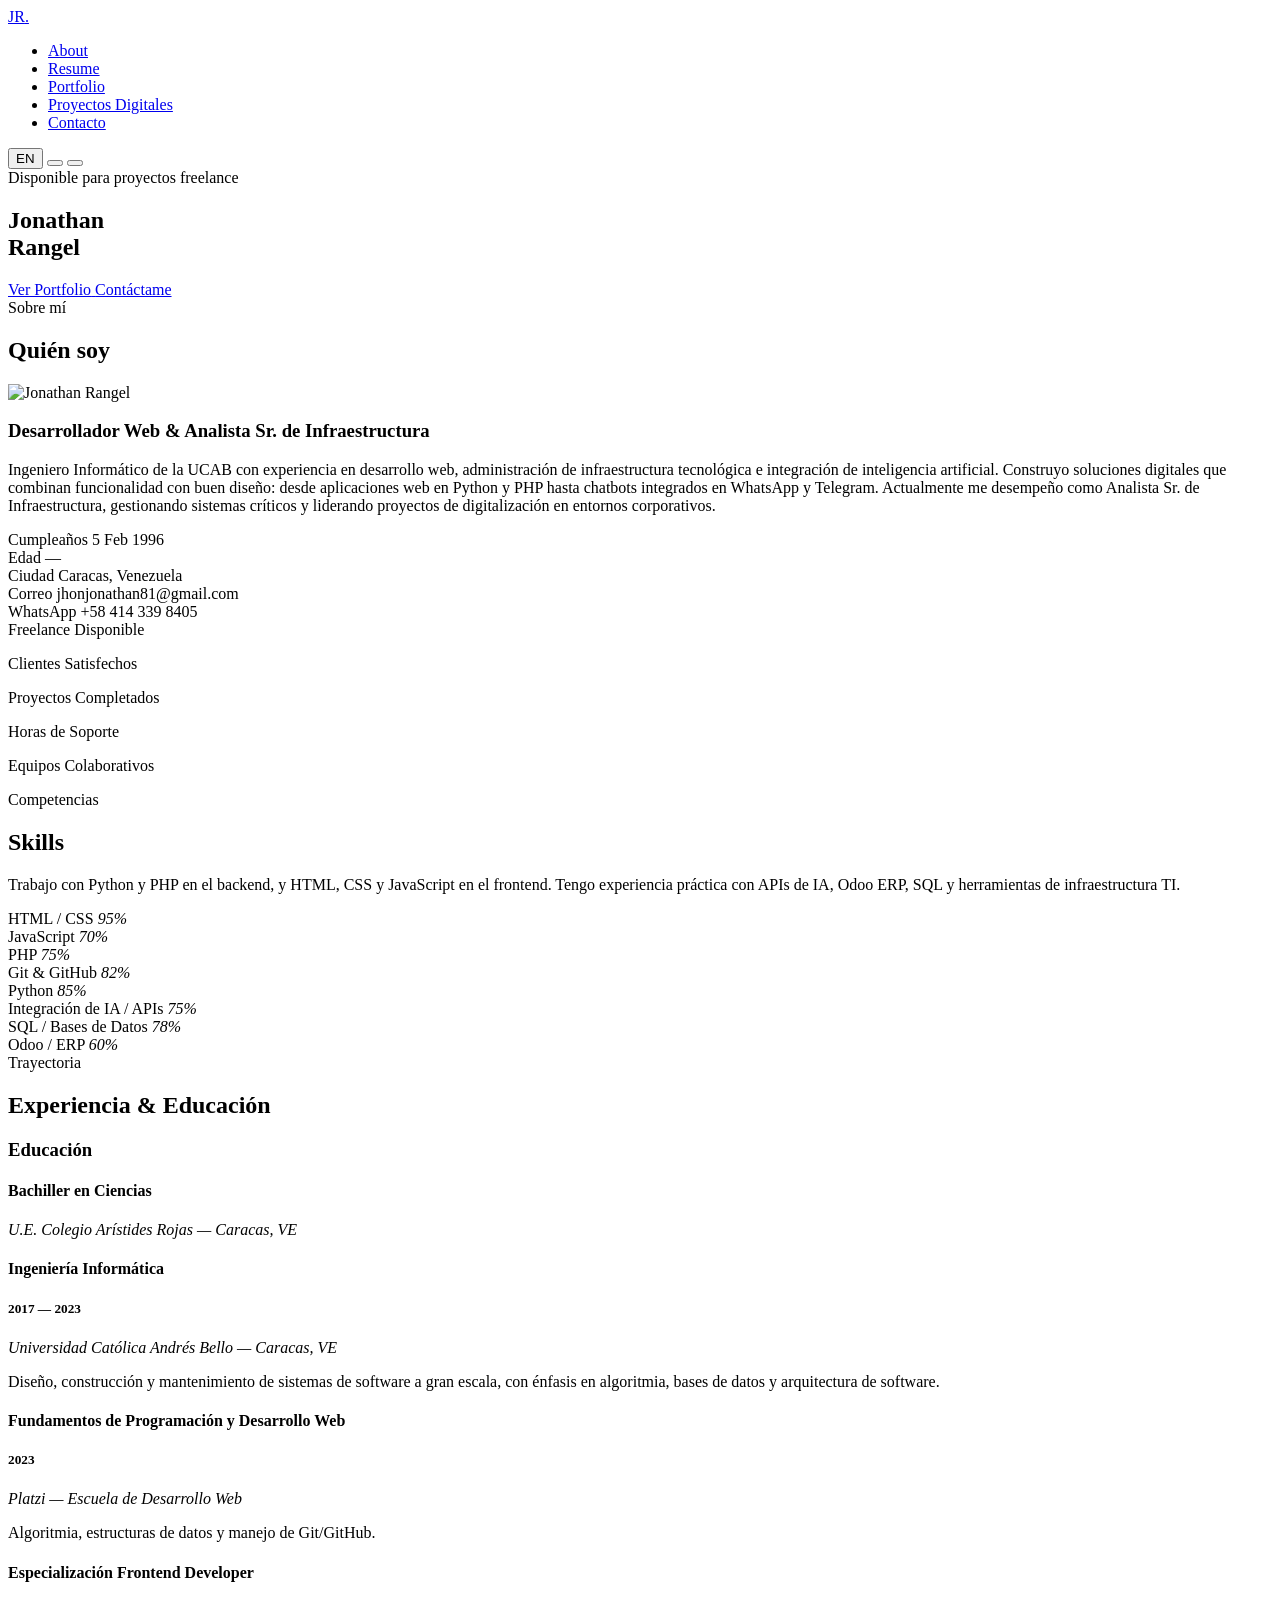
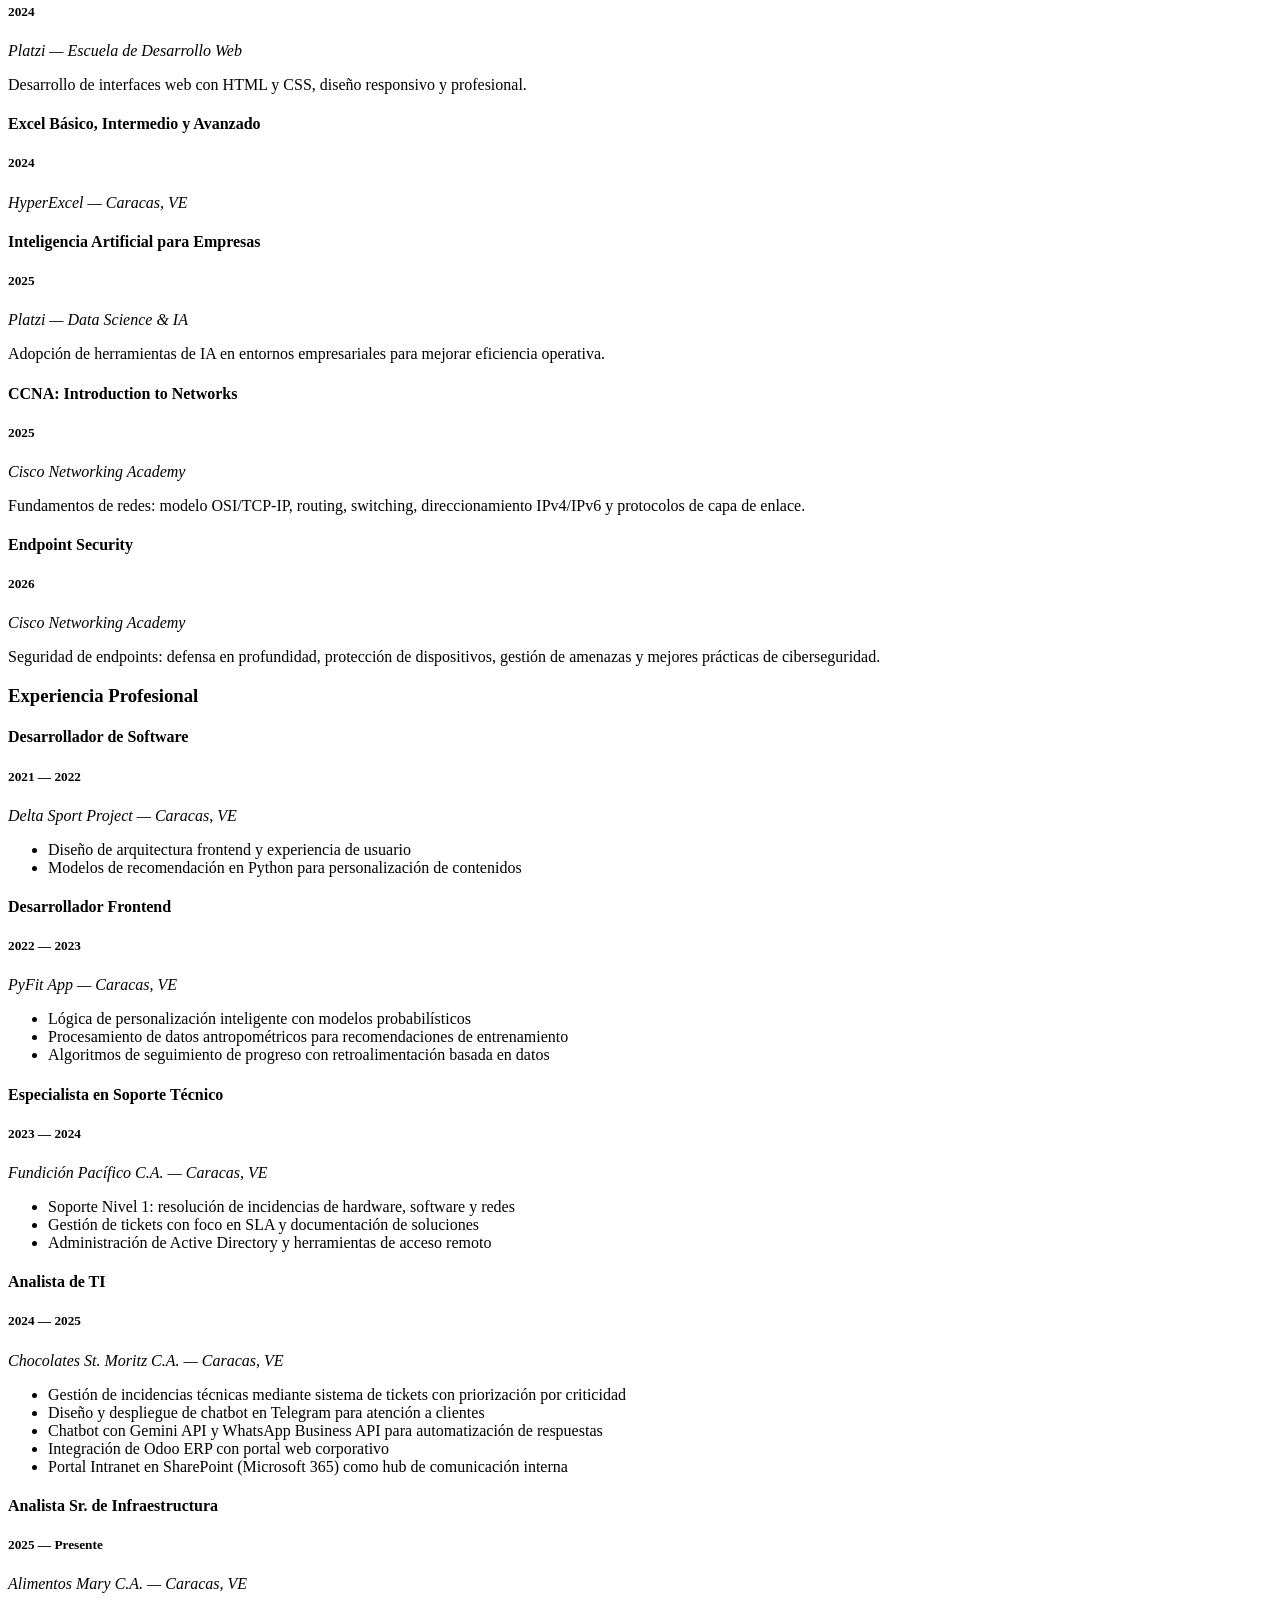
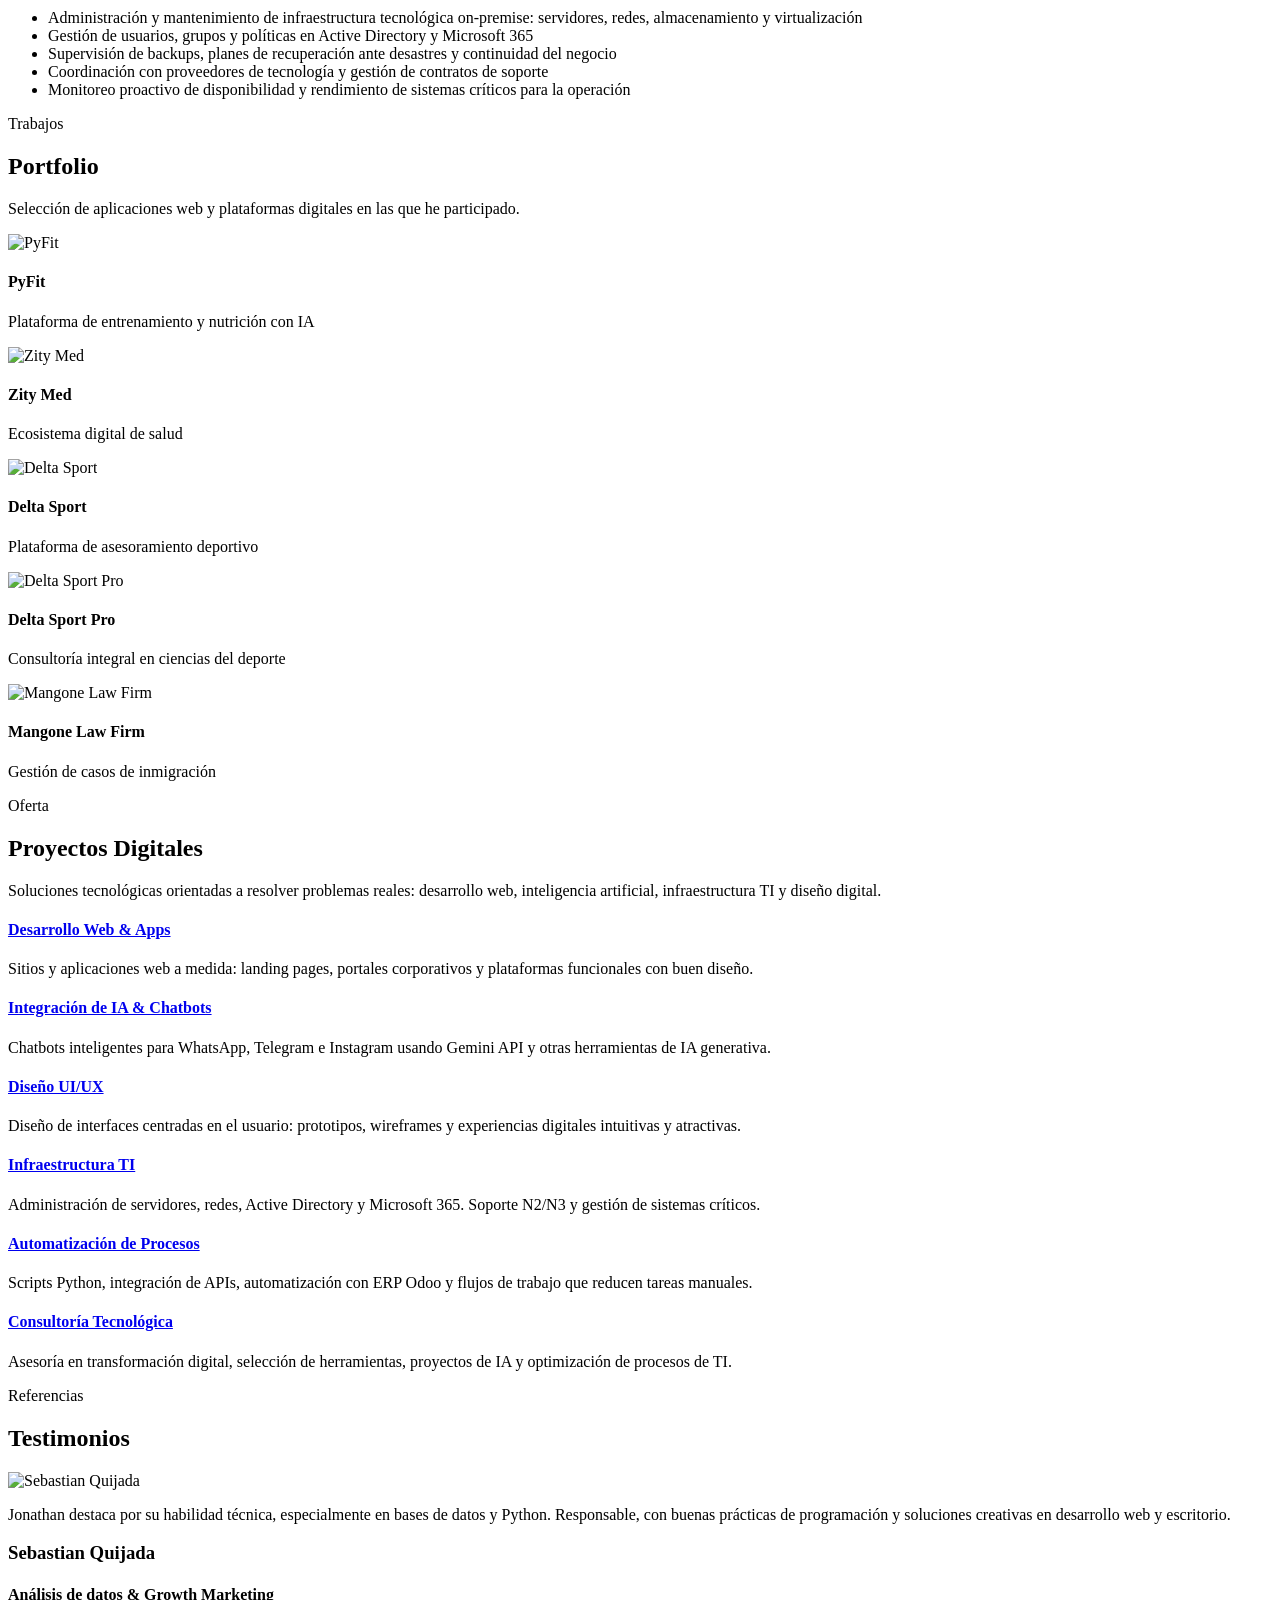
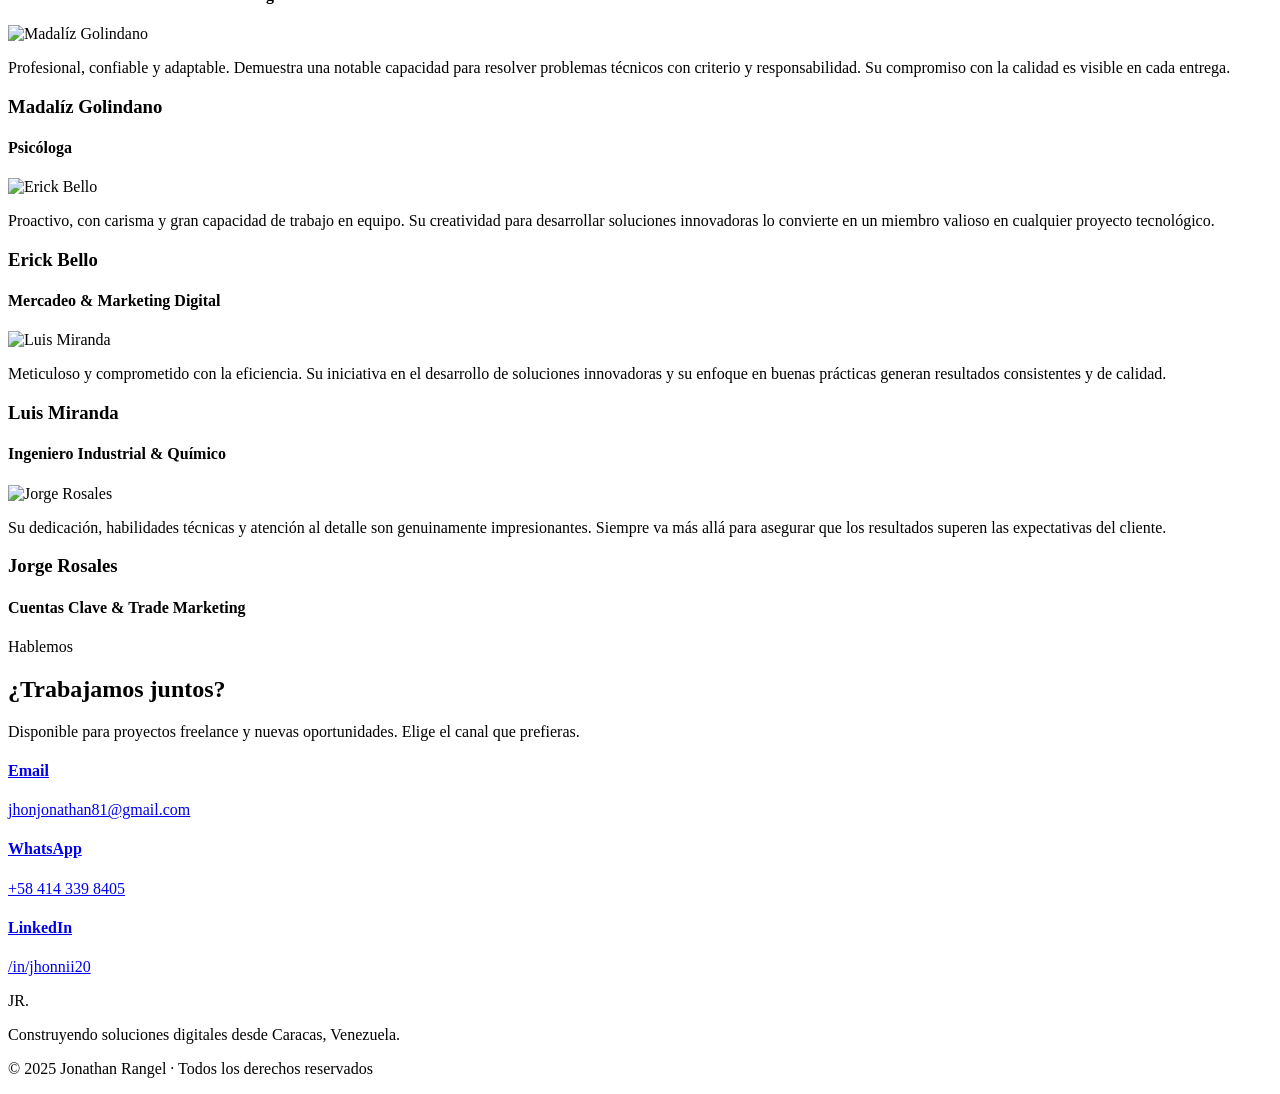
==== index.html @ bfc131c1 "Update index.html" ====
<!DOCTYPE html>
<html lang="es">

<head>
  <meta charset="utf-8">
  <meta content="width=device-width, initial-scale=1.0" name="viewport">
  <title>Jonathan Rangel — Desarrollador Web & Dev</title>
  <meta name="description" content="Portafolio de Jonathan Rangel, Ingeniero Informático especializado en desarrollo web, integración de IA e infraestructura TI. Caracas, Venezuela.">
  <meta name="keywords" content="desarrollador web, Python, PHP, JavaScript, chatbot, IA, Odoo, infraestructura TI, portafolio, Caracas, Venezuela">
  <meta name="author" content="Jonathan Rangel">
  <meta property="og:title" content="Jonathan Rangel — Desarrollador Web & TI">
  <meta property="og:description" content="Portafolio profesional de Jonathan Rangel, Ingeniero Informático.">
  <meta property="og:type" content="website">

  <link href="assets/img/favicon.png" rel="icon">
  <link href="assets/img/favicon.png" rel="apple-touch-icon">

  <link href="https://fonts.googleapis.com" rel="preconnect">
  <link href="https://fonts.gstatic.com" rel="preconnect" crossorigin>
  <link href="https://fonts.googleapis.com/css2?family=Inter:wght@300;400;500;600;700;800;900&family=Raleway:wght@300;400;500;600;700;800;900&display=swap" rel="stylesheet">

  <link href="assets/vendor/bootstrap/css/bootstrap.min.css" rel="stylesheet">
  <link href="assets/vendor/bootstrap-icons/bootstrap-icons.css" rel="stylesheet">
  <link href="assets/vendor/aos/aos.css" rel="stylesheet">
  <link href="assets/vendor/glightbox/css/glightbox.min.css" rel="stylesheet">
  <link href="assets/vendor/swiper/swiper-bundle.min.css" rel="stylesheet">
  <link href="assets/css/main.css" rel="stylesheet">
</head>

<body class="index-page">

  <!-- ===== NAVBAR ===== -->
  <nav id="header" class="navbar">
    <div class="nav-container">
      <a href="index.html" class="nav-logo">JR<span class="dot">.</span></a>

      <ul class="nav-links" id="nav-links">
        <li><a href="#about" data-i18n="nav-about">About</a></li>
        <li><a href="#resume" data-i18n="nav-resume">Resume</a></li>
        <li><a href="#portfolio" data-i18n="nav-portfolio">Portfolio</a></li>
        <li><a href="#services" data-i18n="nav-services">Proyectos Digitales</a></li>
        <li><a href="#contact" data-i18n="nav-contact">Contacto</a></li>
      </ul>

      <div class="nav-right">
        <div class="social-links-nav">
          <a href="https://wa.me/584143398405" target="_blank" aria-label="WhatsApp"><i class="bi bi-whatsapp"></i></a>
          <a href="https://www.linkedin.com/in/jhonnii20/" target="_blank" aria-label="LinkedIn"><i class="bi bi-linkedin"></i></a>
        </div>
        <button id="lang-toggle" class="lang-btn" aria-label="Switch language">
          <span id="lang-label">EN</span>
        </button>
        <button id="theme-toggle" aria-label="Cambiar tema">
          <i class="bi bi-moon-stars" id="theme-icon"></i>
        </button>
        <button class="hamburger" id="hamburger" aria-label="Menú">
          <span></span><span></span><span></span>
        </button>
      </div>
    </div>
  </nav>

  <main class="main">

    <!-- ===== HERO ===== -->
    <section id="hero" class="hero section">
      <div id="particles-js"></div>
      <div class="container hero-container" data-aos="fade-up" data-aos-delay="100">
        <div class="hero-badge">
          <span class="badge-dot"></span>
          <span data-i18n="hero-badge">Disponible para proyectos freelance</span>
        </div>
        <h1 class="hero-title">Jonathan<br><span class="hero-accent">Rangel</span></h1>
        <p class="hero-subtitle">
          <span class="typed" data-typed-items="Desarrollo Web,Integración de IA,Analista de Infraestructura TI,Diseño UI/UX"></span>
        </p>
        <div class="hero-cta">
          <a href="#portfolio" class="btn-primary"><span data-i18n="hero-cta-1">Ver Portfolio</span> <i class="bi bi-arrow-right"></i></a>
          <a href="#contact" class="btn-outline" data-i18n="hero-cta-2">Contáctame</a>
        </div>
      </div>
    </section>

    <!-- ===== ABOUT ===== -->
    <section id="about" class="about section alt">
      <div id="particles-about"></div>
      <div class="container about-container">
        <div class="section-header" data-aos="fade-up">
          <span class="section-label" data-i18n="about-label">Sobre mí</span>
          <h2 class="section-title" data-i18n="about-title">Quién soy</h2>
        </div>
        <div class="row gy-4 align-items-center">
          <div class="col-lg-4" data-aos="fade-right" data-aos-delay="100">
            <div class="about-img-wrap">
              <img src="assets/img/jhon.jpg" alt="Jonathan Rangel" class="img-fluid">
            </div>
          </div>
          <div class="col-lg-8" data-aos="fade-left" data-aos-delay="200">
            <div class="about-content">
              <h3 data-i18n="about-h3">Desarrollador Web & Analista Sr. de Infraestructura</h3>
              <p data-i18n="about-bio">
                Ingeniero Informático de la UCAB con experiencia en desarrollo web, administración de infraestructura tecnológica e integración de inteligencia artificial.
                Construyo soluciones digitales que combinan funcionalidad con buen diseño: desde aplicaciones web en Python y PHP hasta chatbots integrados en WhatsApp y Telegram.
                Actualmente me desempeño como Analista Sr. de Infraestructura, gestionando sistemas críticos y liderando proyectos de digitalización en entornos corporativos.
              </p>
              <div class="about-grid">
                <div class="about-info-item">
                  <span class="info-label" data-i18n="info-label-birthday">Cumpleaños</span>
                  <span class="info-value" data-i18n="info-birthday">5 Feb 1996</span>
                </div>
                <div class="about-info-item">
                  <span class="info-label" data-i18n="info-label-age">Edad</span>
                  <span class="info-value" id="dynamic-age">—</span>
                </div>
                <div class="about-info-item">
                  <span class="info-label" data-i18n="info-label-city">Ciudad</span>
                  <span class="info-value" data-i18n="info-city">Caracas, Venezuela</span>
                </div>
                <div class="about-info-item">
                  <span class="info-label" data-i18n="info-label-email">Correo</span>
                  <span class="info-value">jhonjonathan81@gmail.com</span>
                </div>
                <div class="about-info-item">
                  <span class="info-label" data-i18n="info-label-wp">WhatsApp</span>
                  <span class="info-value">+58 414 339 8405</span>
                </div>
                <div class="about-info-item">
                  <span class="info-label" data-i18n="info-label-freelance">Freelance</span>
                  <span class="info-value available" data-i18n="info-available">Disponible</span>
                </div>
              </div>
            </div>
          </div>
        </div>
      </div>
    </section>

    <!-- ===== STATS ===== -->
    <section id="stats" class="stats section">
      <div id="particles-stats"></div>
      <div class="container stats-container">
        <div class="row gy-4 stats-row" data-aos="fade-up" data-aos-delay="100">
          <div class="col-6 col-lg-3">
            <div class="stats-item">
              <i class="bi bi-emoji-smile"></i>
              <span data-purecounter-start="0" data-purecounter-end="6" data-purecounter-duration="2" class="purecounter"></span>
              <p data-i18n="stat-1">Clientes Satisfechos</p>
            </div>
          </div>
          <div class="col-6 col-lg-3">
            <div class="stats-item">
              <i class="bi bi-journal-richtext"></i>
              <span data-purecounter-start="0" data-purecounter-end="18" data-purecounter-duration="2" class="purecounter"></span>
              <p data-i18n="stat-2">Proyectos Completados</p>
            </div>
          </div>
          <div class="col-6 col-lg-3">
            <div class="stats-item">
              <i class="bi bi-headset"></i>
              <span data-purecounter-start="0" data-purecounter-end="723" data-purecounter-duration="2" class="purecounter"></span>
              <p data-i18n="stat-3">Horas de Soporte</p>
            </div>
          </div>
          <div class="col-6 col-lg-3">
            <div class="stats-item">
              <i class="bi bi-people"></i>
              <span data-purecounter-start="0" data-purecounter-end="4" data-purecounter-duration="2" class="purecounter"></span>
              <p data-i18n="stat-4">Equipos Colaborativos</p>
            </div>
          </div>
        </div>
      </div>
    </section>

    <!-- ===== SKILLS ===== -->
    <section id="skills" class="skills section alt">
      <div id="particles-skills"></div>
      <div class="container skills-container">
        <div class="section-header" data-aos="fade-up">
          <span class="section-label" data-i18n="skills-label">Competencias</span>
          <h2 class="section-title" data-i18n="skills-title">Skills</h2>
        </div>
        <p class="section-desc" data-aos="fade-up" data-aos-delay="50" data-i18n="skills-desc">
          Trabajo con Python y PHP en el backend, y HTML, CSS y JavaScript en el frontend.
          Tengo experiencia práctica con APIs de IA, Odoo ERP, SQL y herramientas de infraestructura TI.
        </p>
        <div class="row skills-content skills-animation" data-aos="fade-up" data-aos-delay="100">
          <div class="col-lg-6">
            <div class="progress">
              <span class="skill"><span>HTML / CSS</span> <i class="val">95%</i></span>
              <div class="progress-bar-wrap">
                <div class="progress-bar" role="progressbar" aria-valuenow="95" aria-valuemin="0" aria-valuemax="100"></div>
              </div>
            </div>
            <div class="progress">
              <span class="skill"><span>JavaScript</span> <i class="val">70%</i></span>
              <div class="progress-bar-wrap">
                <div class="progress-bar" role="progressbar" aria-valuenow="70" aria-valuemin="0" aria-valuemax="100"></div>
              </div>
            </div>
            <div class="progress">
              <span class="skill"><span>PHP</span> <i class="val">75%</i></span>
              <div class="progress-bar-wrap">
                <div class="progress-bar" role="progressbar" aria-valuenow="75" aria-valuemin="0" aria-valuemax="100"></div>
              </div>
            </div>
            <div class="progress">
              <span class="skill"><span>Git & GitHub</span> <i class="val">82%</i></span>
              <div class="progress-bar-wrap">
                <div class="progress-bar" role="progressbar" aria-valuenow="82" aria-valuemin="0" aria-valuemax="100"></div>
              </div>
            </div>
          </div>
          <div class="col-lg-6">
            <div class="progress">
              <span class="skill"><span>Python</span> <i class="val">85%</i></span>
              <div class="progress-bar-wrap">
                <div class="progress-bar" role="progressbar" aria-valuenow="85" aria-valuemin="0" aria-valuemax="100"></div>
              </div>
            </div>
            <div class="progress">
              <span class="skill"><span>Integración de IA / APIs</span> <i class="val">75%</i></span>
              <div class="progress-bar-wrap">
                <div class="progress-bar" role="progressbar" aria-valuenow="75" aria-valuemin="0" aria-valuemax="100"></div>
              </div>
            </div>
            <div class="progress">
              <span class="skill"><span>SQL / Bases de Datos</span> <i class="val">78%</i></span>
              <div class="progress-bar-wrap">
                <div class="progress-bar" role="progressbar" aria-valuenow="78" aria-valuemin="0" aria-valuemax="100"></div>
              </div>
            </div>
            <div class="progress">
              <span class="skill"><span>Odoo / ERP</span> <i class="val">60%</i></span>
              <div class="progress-bar-wrap">
                <div class="progress-bar" role="progressbar" aria-valuenow="60" aria-valuemin="0" aria-valuemax="100"></div>
              </div>
            </div>
          </div>
        </div>
      </div>
    </section>

    <!-- ===== RESUME ===== -->
    <section id="resume" class="resume section">
      <div id="particles-resume"></div>
      <div class="container resume-container">
        <div class="section-header" data-aos="fade-up">
          <span class="section-label" data-i18n="resume-label">Trayectoria</span>
          <h2 class="section-title" data-i18n="resume-title">Experiencia & Educación</h2>
        </div>
        <div class="row">
          <div class="col-lg-6" data-aos="fade-up" data-aos-delay="100">
            <h3 class="resume-title" data-i18n="resume-edu">Educación</h3>
            <div class="resume-item pb-0">
              <h4>Bachiller en Ciencias</h4>
              <p><em>U.E. Colegio Arístides Rojas — Caracas, VE</em></p>
            </div>
            <div class="resume-item">
              <h4>Ingeniería Informática</h4>
              <h5>2017 — 2023</h5>
              <p><em>Universidad Católica Andrés Bello — Caracas, VE</em></p>
              <p>Diseño, construcción y mantenimiento de sistemas de software a gran escala, con énfasis en algoritmia, bases de datos y arquitectura de software.</p>
            </div>
            <div class="resume-item">
              <h4>Fundamentos de Programación y Desarrollo Web</h4>
              <h5>2023</h5>
              <p><em>Platzi — Escuela de Desarrollo Web</em></p>
              <p>Algoritmia, estructuras de datos y manejo de Git/GitHub.</p>
            </div>
            <div class="resume-item">
              <h4>Especialización Frontend Developer</h4>
              <h5>2024</h5>
              <p><em>Platzi — Escuela de Desarrollo Web</em></p>
              <p>Desarrollo de interfaces web con HTML y CSS, diseño responsivo y profesional.</p>
            </div>
            <div class="resume-item">
              <h4>Excel Básico, Intermedio y Avanzado</h4>
              <h5>2024</h5>
              <p><em>HyperExcel — Caracas, VE</em></p>
            </div>

            <div class="resume-item">
              <h4>Inteligencia Artificial para Empresas</h4>
              <h5>2025</h5>
              <p><em>Platzi — Data Science & IA</em></p>
              <p>Adopción de herramientas de IA en entornos empresariales para mejorar eficiencia operativa.</p>
            </div>
            <div class="resume-item">
              <h4>CCNA: Introduction to Networks</h4>
              <h5>2025</h5>
              <p><em>Cisco Networking Academy</em></p>
              <p>Fundamentos de redes: modelo OSI/TCP-IP, routing, switching, direccionamiento IPv4/IPv6 y protocolos de capa de enlace.</p>
            </div>
            <div class="resume-item">
              <h4>Endpoint Security</h4>
              <h5>2026</h5>
              <p><em>Cisco Networking Academy</em></p>
              <p>Seguridad de endpoints: defensa en profundidad, protección de dispositivos, gestión de amenazas y mejores prácticas de ciberseguridad.</p>
            </div>
          </div>

          <div class="col-lg-6" data-aos="fade-up" data-aos-delay="200">
            <h3 class="resume-title" data-i18n="resume-exp">Experiencia Profesional</h3>
            <div class="resume-item pb-0">
              <h4>Desarrollador de Software</h4>
              <h5>2021 — 2022</h5>
              <p><em>Delta Sport Project — Caracas, VE</em></p>
              <ul>
                <li>Diseño de arquitectura frontend y experiencia de usuario</li>
                <li>Modelos de recomendación en Python para personalización de contenidos</li>
              </ul>
            </div>
            <div class="resume-item">
              <h4>Desarrollador Frontend</h4>
              <h5>2022 — 2023</h5>
              <p><em>PyFit App — Caracas, VE</em></p>
              <ul>
                <li>Lógica de personalización inteligente con modelos probabilísticos</li>
                <li>Procesamiento de datos antropométricos para recomendaciones de entrenamiento</li>
                <li>Algoritmos de seguimiento de progreso con retroalimentación basada en datos</li>
              </ul>
            </div>
            <div class="resume-item">
              <h4>Especialista en Soporte Técnico</h4>
              <h5>2023 — 2024</h5>
              <p><em>Fundición Pacífico C.A. — Caracas, VE</em></p>
              <ul>
                <li>Soporte Nivel 1: resolución de incidencias de hardware, software y redes</li>
                <li>Gestión de tickets con foco en SLA y documentación de soluciones</li>
                <li>Administración de Active Directory y herramientas de acceso remoto</li>
              </ul>
            </div>
            <div class="resume-item">
              <h4>Analista de TI</h4>
              <h5>2024 — 2025</h5>
              <p><em>Chocolates St. Moritz C.A. — Caracas, VE</em></p>
              <ul>
                <li>Gestión de incidencias técnicas mediante sistema de tickets con priorización por criticidad</li>
                <li>Diseño y despliegue de chatbot en Telegram para atención a clientes</li>
                <li>Chatbot con Gemini API y WhatsApp Business API para automatización de respuestas</li>
                <li>Integración de Odoo ERP con portal web corporativo</li>
                <li>Portal Intranet en SharePoint (Microsoft 365) como hub de comunicación interna</li>
              </ul>
            </div>
            <div class="resume-item">
              <h4>Analista Sr. de Infraestructura</h4>
              <h5>2025 — Presente</h5>
              <p><em>Alimentos Mary C.A. — Caracas, VE</em></p>
              <ul>
                <li>Administración y mantenimiento de infraestructura tecnológica on-premise: servidores, redes, almacenamiento y virtualización</li>
                <li>Gestión de usuarios, grupos y políticas en Active Directory y Microsoft 365</li>
                <li>Supervisión de backups, planes de recuperación ante desastres y continuidad del negocio</li>
                <li>Coordinación con proveedores de tecnología y gestión de contratos de soporte</li>
                <li>Monitoreo proactivo de disponibilidad y rendimiento de sistemas críticos para la operación</li>
              </ul>
            </div>
          </div>
        </div>
      </div>
    </section>

    <!-- ===== PORTFOLIO (App Carousel) ===== -->
    <section id="portfolio" class="portfolio section alt">
      <div class="container">
        <div class="section-header" data-aos="fade-up">
          <span class="section-label" data-i18n="portfolio-label">Trabajos</span>
          <h2 class="section-title" data-i18n="portfolio-title">Portfolio</h2>
        </div>
        <p class="section-desc" data-aos="fade-up" data-aos-delay="50" data-i18n="portfolio-desc">
          Selección de aplicaciones web y plataformas digitales en las que he participado.
        </p>
        <div class="portfolio-carousel-wrap" data-aos="fade-up" data-aos-delay="100">
        <div class="swiper portfolio-swiper init-swiper">
          <script type="application/json" class="swiper-config">
            {
              "loop": true,
              "speed": 900,
              "autoplay": { "delay": 2800, "disableOnInteraction": false, "pauseOnMouseEnter": true },
              "slidesPerView": 1,
              "spaceBetween": 24,
              "grabCursor": true,
              "centeredSlides": true,
              "pagination": { "el": ".portfolio-pagination", "clickable": true },
              "breakpoints": {
                "640":  { "slidesPerView": 2, "centeredSlides": false },
                "1024": { "slidesPerView": 3, "centeredSlides": false }
              }
            }
          </script>
          <div class="swiper-wrapper">

            <div class="swiper-slide">
              <div class="portfolio-content">
                <img src="assets/img/portfolio/Proyecto1.png" class="img-fluid" alt="PyFit">
                <div class="portfolio-info">
                  <h4>PyFit</h4>
                  <p>Plataforma de entrenamiento y nutrición con IA</p>
                  <a href="assets/img/portfolio/Proyecto1.png" title="PyFit" data-gallery="portfolio-gallery-app" class="glightbox preview-link"><i class="bi bi-zoom-in"></i></a>
                </div>
              </div>
            </div>

            <div class="swiper-slide">
              <div class="portfolio-content">
                <img src="assets/img/portfolio/Proyecto2.png" class="img-fluid" alt="Zity Med">
                <div class="portfolio-info">
                  <h4>Zity Med</h4>
                  <p>Ecosistema digital de salud</p>
                  <a href="assets/img/portfolio/Proyecto2.png" title="Zity Med" data-gallery="portfolio-gallery-app" class="glightbox preview-link"><i class="bi bi-zoom-in"></i></a>
                </div>
              </div>
            </div>

            <div class="swiper-slide">
              <div class="portfolio-content">
                <img src="assets/img/portfolio/Proyecto3.png" class="img-fluid" alt="Delta Sport">
                <div class="portfolio-info">
                  <h4>Delta Sport</h4>
                  <p>Plataforma de asesoramiento deportivo</p>
                  <a href="assets/img/portfolio/Proyecto3.png" title="Delta Sport" data-gallery="portfolio-gallery-app" class="glightbox preview-link"><i class="bi bi-zoom-in"></i></a>
                </div>
              </div>
            </div>

            <div class="swiper-slide">
              <div class="portfolio-content">
                <img src="assets/img/portfolio/Proyecto4.png" class="img-fluid" alt="Delta Sport Pro">
                <div class="portfolio-info">
                  <h4>Delta Sport Pro</h4>
                  <p>Consultoría integral en ciencias del deporte</p>
                  <a href="assets/img/portfolio/Proyecto4.png" title="Delta Sport Pro" data-gallery="portfolio-gallery-app" class="glightbox preview-link"><i class="bi bi-zoom-in"></i></a>
                </div>
              </div>
            </div>

            <div class="swiper-slide">
              <div class="portfolio-content">
                <img src="assets/img/portfolio/Proyecto5.png" class="img-fluid" alt="Mangone Law Firm">
                <div class="portfolio-info">
                  <h4>Mangone Law Firm</h4>
                  <p>Gestión de casos de inmigración</p>
                  <a href="assets/img/portfolio/Proyecto5.png" title="Mangone Law Firm" data-gallery="portfolio-gallery-app" class="glightbox preview-link"><i class="bi bi-zoom-in"></i></a>
                </div>
              </div>
            </div>

          </div>
          <div class="portfolio-pagination swiper-pagination"></div>
        </div>
        </div><!-- /portfolio-carousel-wrap -->
      </div><!-- /container -->
    </section>

    <!-- ===== SERVICES ===== -->
    <section id="services" class="services section">
      <div class="container">
        <div class="section-header" data-aos="fade-up">
          <span class="section-label" data-i18n="services-label">Oferta</span>
          <h2 class="section-title" data-i18n="services-title">Proyectos Digitales</h2>
        </div>
        <p class="section-desc" data-aos="fade-up" data-aos-delay="50" data-i18n="services-desc">
          Soluciones tecnológicas orientadas a resolver problemas reales: desarrollo web, inteligencia artificial, infraestructura TI y diseño digital.
        </p>
        <div class="row gy-4" data-aos="fade-up" data-aos-delay="100" data-aos-anchor="#services">
          <div class="col-lg-4 col-md-6">
            <div class="service-card">
              <div class="service-icon"><i class="bi bi-code-slash"></i></div>
              <h4><a href="services.html#web" data-i18n="svc-1-title">Desarrollo Web & Apps</a></h4>
              <p data-i18n="svc-1-desc">Sitios y aplicaciones web a medida: landing pages, portales corporativos y plataformas funcionales con buen diseño.</p>
            </div>
          </div>
          <div class="col-lg-4 col-md-6">
            <div class="service-card">
              <div class="service-icon"><i class="bi bi-robot"></i></div>
              <h4><a href="services.html#ia" data-i18n="svc-2-title">Integración de IA & Chatbots</a></h4>
              <p data-i18n="svc-2-desc">Chatbots inteligentes para WhatsApp, Telegram e Instagram usando Gemini API y otras herramientas de IA generativa.</p>
            </div>
          </div>
          <div class="col-lg-4 col-md-6">
            <div class="service-card">
              <div class="service-icon"><i class="bi bi-vector-pen"></i></div>
              <h4><a href="services.html#diseno" data-i18n="svc-3-title">Diseño UI/UX</a></h4>
              <p data-i18n="svc-3-desc">Diseño de interfaces centradas en el usuario: prototipos, wireframes y experiencias digitales intuitivas y atractivas.</p>
            </div>
          </div>
          <div class="col-lg-4 col-md-6">
            <div class="service-card">
              <div class="service-icon"><i class="bi bi-server"></i></div>
              <h4><a href="services.html#infra" data-i18n="svc-4-title">Infraestructura TI</a></h4>
              <p data-i18n="svc-4-desc">Administración de servidores, redes, Active Directory y Microsoft 365. Soporte N2/N3 y gestión de sistemas críticos.</p>
            </div>
          </div>
          <div class="col-lg-4 col-md-6">
            <div class="service-card">
              <div class="service-icon"><i class="bi bi-gear-wide-connected"></i></div>
              <h4><a href="services.html#auto" data-i18n="svc-5-title">Automatización de Procesos</a></h4>
              <p data-i18n="svc-5-desc">Scripts Python, integración de APIs, automatización con ERP Odoo y flujos de trabajo que reducen tareas manuales.</p>
            </div>
          </div>
          <div class="col-lg-4 col-md-6">
            <div class="service-card">
              <div class="service-icon"><i class="bi bi-lightbulb"></i></div>
              <h4><a href="services.html#consultoria" data-i18n="svc-6-title">Consultoría Tecnológica</a></h4>
              <p data-i18n="svc-6-desc">Asesoría en transformación digital, selección de herramientas, proyectos de IA y optimización de procesos de TI.</p>
            </div>
          </div>
        </div>
      </div>
    </section>

    <!-- ===== TESTIMONIALS ===== -->
    <section id="testimonials" class="testimonials section alt">
      <div class="container">
        <div class="section-header" data-aos="fade-up">
          <span class="section-label" data-i18n="testimonials-label">Referencias</span>
          <h2 class="section-title" data-i18n="testimonials-title">Testimonios</h2>
        </div>
        <div class="swiper init-swiper" data-aos="fade-up" data-aos-delay="100" data-aos-anchor="#testimonials">
          <script type="application/json" class="swiper-config">
            {
              "loop": true,
              "speed": 600,
              "autoplay": { "delay": 5000 },
              "slidesPerView": 1,
              "spaceBetween": 24,
              "pagination": { "el": ".swiper-pagination", "type": "bullets", "clickable": true },
              "breakpoints": {
                "768":  { "slidesPerView": 2 },
                "1200": { "slidesPerView": 3 }
              }
            }
          </script>
          <div class="swiper-wrapper">
            <div class="swiper-slide">
              <div class="testimonial-item">
                <img src="assets/img/testimonials/sebas.jpg" class="testimonial-img" alt="Sebastian Quijada">
                <p><i class="bi bi-quote quote-icon-left"></i><span>Jonathan destaca por su habilidad técnica, especialmente en bases de datos y Python. Responsable, con buenas prácticas de programación y soluciones creativas en desarrollo web y escritorio.</span><i class="bi bi-quote quote-icon-right"></i></p>
                <h3>Sebastian Quijada</h3>
                <h4>Análisis de datos & Growth Marketing</h4>
              </div>
            </div>
            <div class="swiper-slide">
              <div class="testimonial-item">
                <img src="assets/img/testimonials/mada.jpg" class="testimonial-img" alt="Madalíz Golindano">
                <p><i class="bi bi-quote quote-icon-left"></i><span>Profesional, confiable y adaptable. Demuestra una notable capacidad para resolver problemas técnicos con criterio y responsabilidad. Su compromiso con la calidad es visible en cada entrega.</span><i class="bi bi-quote quote-icon-right"></i></p>
                <h3>Madalíz Golindano</h3>
                <h4>Psicóloga</h4>
              </div>
            </div>
            <div class="swiper-slide">
              <div class="testimonial-item">
                <img src="assets/img/testimonials/erick.jpg" class="testimonial-img" alt="Erick Bello">
                <p><i class="bi bi-quote quote-icon-left"></i><span>Proactivo, con carisma y gran capacidad de trabajo en equipo. Su creatividad para desarrollar soluciones innovadoras lo convierte en un miembro valioso en cualquier proyecto tecnológico.</span><i class="bi bi-quote quote-icon-right"></i></p>
                <h3>Erick Bello</h3>
                <h4>Mercadeo & Marketing Digital</h4>
              </div>
            </div>
            <div class="swiper-slide">
              <div class="testimonial-item">
                <img src="assets/img/testimonials/luis.jpg" class="testimonial-img" alt="Luis Miranda">
                <p><i class="bi bi-quote quote-icon-left"></i><span>Meticuloso y comprometido con la eficiencia. Su iniciativa en el desarrollo de soluciones innovadoras y su enfoque en buenas prácticas generan resultados consistentes y de calidad.</span><i class="bi bi-quote quote-icon-right"></i></p>
                <h3>Luis Miranda</h3>
                <h4>Ingeniero Industrial & Químico</h4>
              </div>
            </div>
            <div class="swiper-slide">
              <div class="testimonial-item">
                <img src="assets/img/testimonials/jorge.jpg" class="testimonial-img" alt="Jorge Rosales">
                <p><i class="bi bi-quote quote-icon-left"></i><span>Su dedicación, habilidades técnicas y atención al detalle son genuinamente impresionantes. Siempre va más allá para asegurar que los resultados superen las expectativas del cliente.</span><i class="bi bi-quote quote-icon-right"></i></p>
                <h3>Jorge Rosales</h3>
                <h4>Cuentas Clave & Trade Marketing</h4>
              </div>
            </div>
          </div>
          <div class="swiper-pagination"></div>
        </div>
      </div>
    </section>

    <!-- ===== CONTACT ===== -->
    <section id="contact" class="contact section">
      <div class="container">
        <div class="section-header text-center" data-aos="fade-up">
          <span class="section-label" data-i18n="contact-label">Hablemos</span>
          <h2 class="section-title" data-i18n="contact-title">¿Trabajamos juntos?</h2>
        </div>
        <p class="section-desc text-center mx-auto" data-aos="fade-up" data-aos-delay="50" data-i18n="contact-desc">
          Disponible para proyectos freelance y nuevas oportunidades. Elige el canal que prefieras.
        </p>
        <div class="row gy-4 justify-content-center" data-aos="fade-up" data-aos-delay="100">
          <div class="col-md-4 col-sm-6">
            <a href="mailto:jhonjonathan81@gmail.com" class="contact-card">
              <div class="contact-card-icon"><i class="bi bi-envelope"></i></div>
              <h4>Email</h4>
              <p>jhonjonathan81@gmail.com</p>
              <span class="contact-card-arrow"><i class="bi bi-arrow-up-right"></i></span>
            </a>
          </div>
          <div class="col-md-4 col-sm-6">
            <a href="https://wa.me/584143398405" target="_blank" class="contact-card">
              <div class="contact-card-icon"><i class="bi bi-whatsapp"></i></div>
              <h4>WhatsApp</h4>
              <p>+58 414 339 8405</p>
              <span class="contact-card-arrow"><i class="bi bi-arrow-up-right"></i></span>
            </a>
          </div>
          <div class="col-md-4 col-sm-6">
            <a href="https://www.linkedin.com/in/jhonnii20/" target="_blank" class="contact-card">
              <div class="contact-card-icon"><i class="bi bi-linkedin"></i></div>
              <h4>LinkedIn</h4>
              <p>/in/jhonnii20</p>
              <span class="contact-card-arrow"><i class="bi bi-arrow-up-right"></i></span>
            </a>
          </div>
        </div>
      </div>
    </section>

  </main>

  <footer id="footer" class="footer">
    <div class="container">
      <div class="footer-inner">
        <div class="footer-logo">JR<span class="dot">.</span></div>
        <p data-i18n="footer-tagline">Construyendo soluciones digitales desde Caracas, Venezuela.</p>
        <div class="footer-social">
          <a href="https://wa.me/584143398405" target="_blank" aria-label="WhatsApp"><i class="bi bi-whatsapp"></i></a>
          <a href="https://www.linkedin.com/in/jhonnii20/" target="_blank" aria-label="LinkedIn"><i class="bi bi-linkedin"></i></a>
        </div>
        <p class="footer-copy" data-i18n="footer-copy">© 2025 Jonathan Rangel · Todos los derechos reservados</p>
      </div>
    </div>
  </footer>

  <a href="#" id="scroll-top" class="scroll-top d-flex align-items-center justify-content-center">
    <i class="bi bi-arrow-up-short"></i>
  </a>
  <div id="preloader"></div>

  <script src="assets/vendor/bootstrap/js/bootstrap.bundle.min.js"></script>
  <script src="assets/vendor/php-email-form/validate.js"></script>
  <script src="assets/vendor/aos/aos.js"></script>
  <script src="assets/vendor/typed.js/typed.umd.js"></script>
  <script src="assets/vendor/purecounter/purecounter_vanilla.js"></script>
  <script src="assets/vendor/waypoints/noframework.waypoints.js"></script>
  <script src="assets/vendor/glightbox/js/glightbox.min.js"></script>
  <script src="assets/vendor/imagesloaded/imagesloaded.pkgd.min.js"></script>
  <script src="assets/vendor/isotope-layout/isotope.pkgd.min.js"></script>
  <script src="assets/vendor/swiper/swiper-bundle.min.js"></script>
  <script src="https://cdn.jsdelivr.net/npm/particles.js@2.0.0/particles.min.js"></script>
  <script src="assets/js/main.js"></script>
</body>
</html>
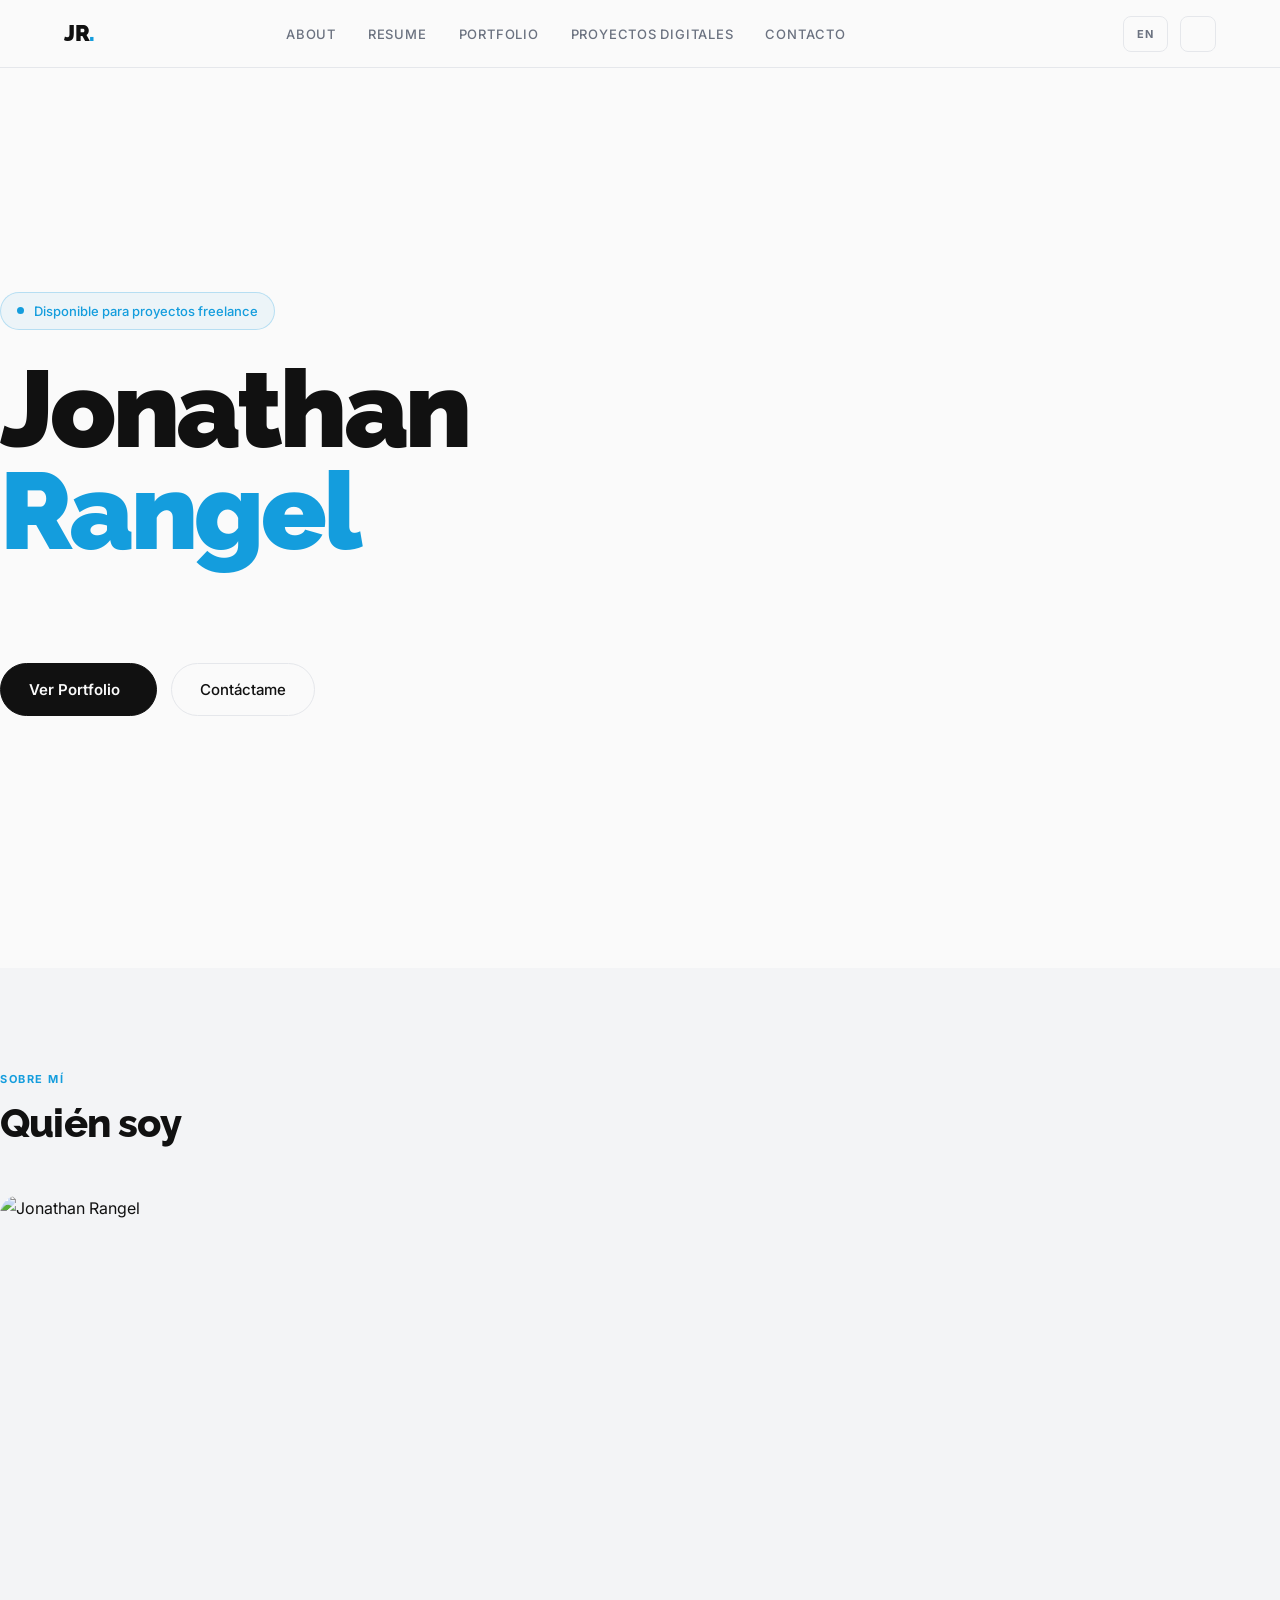
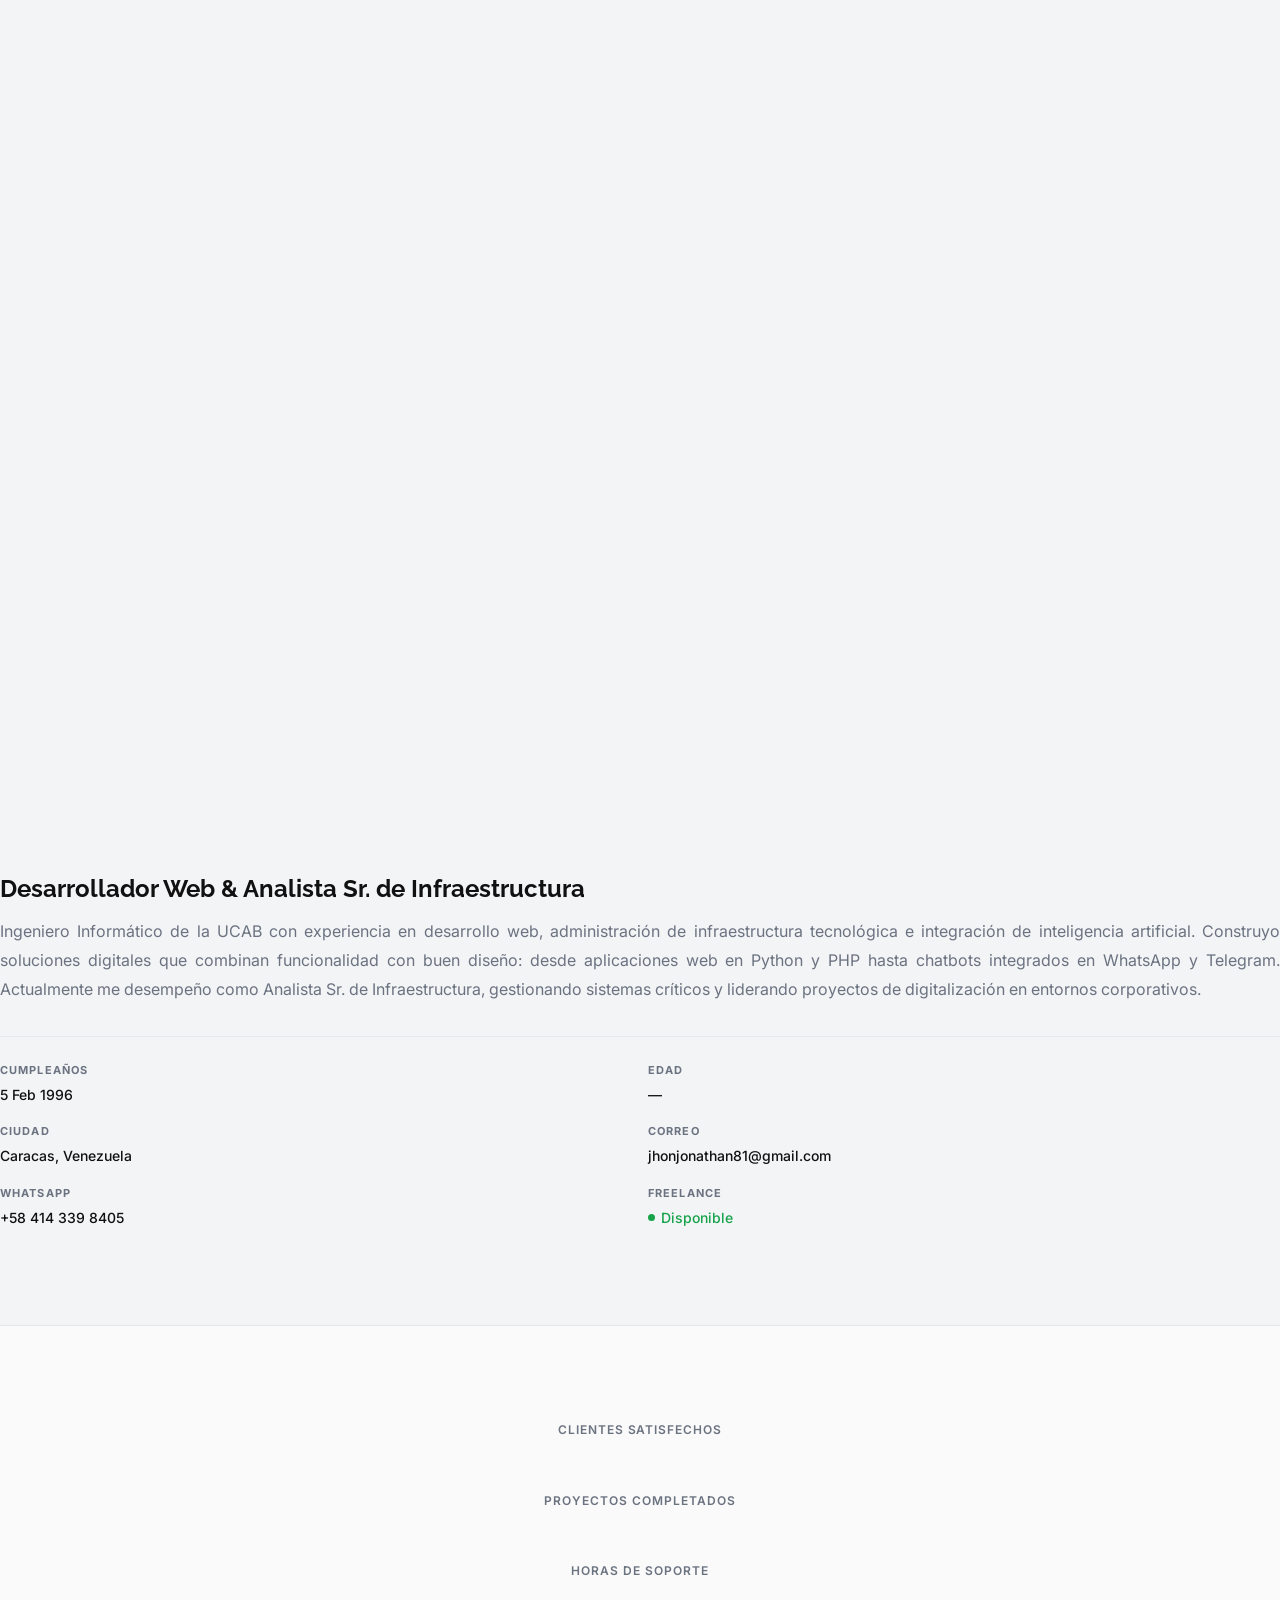
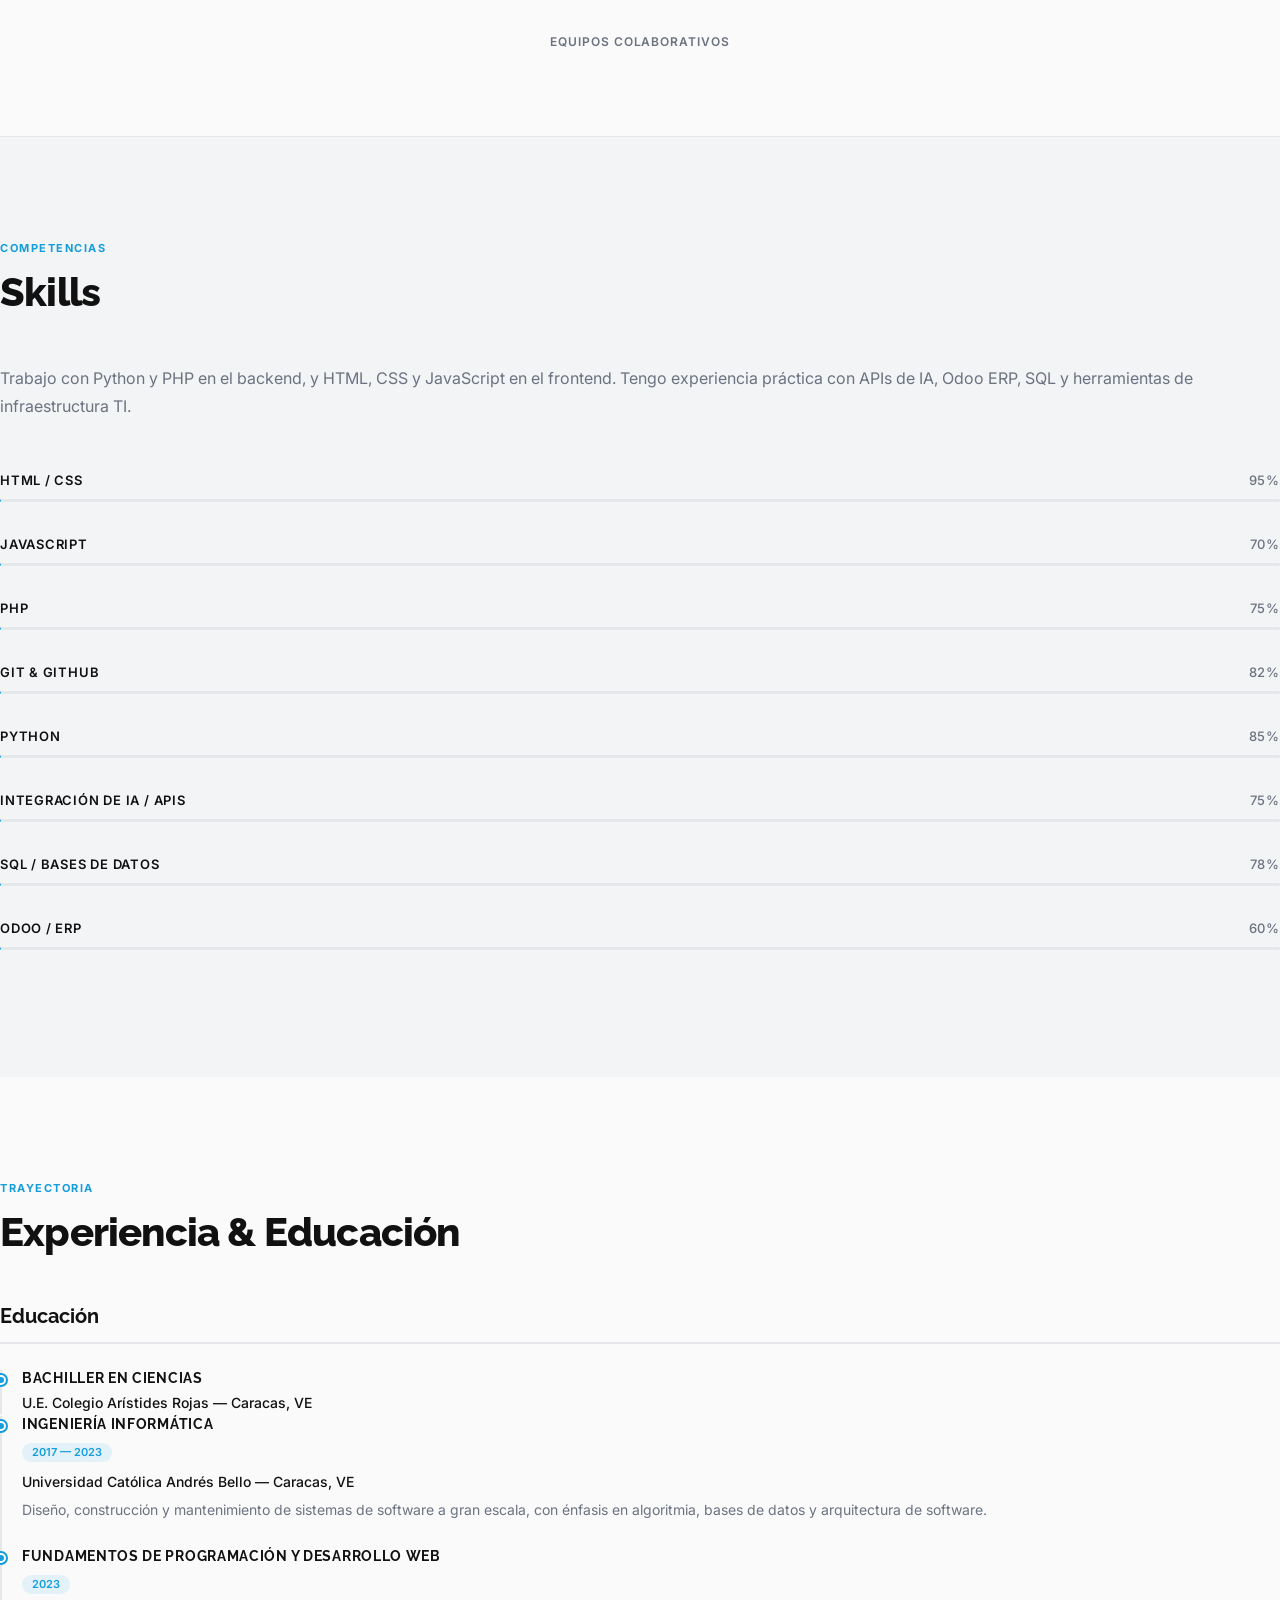
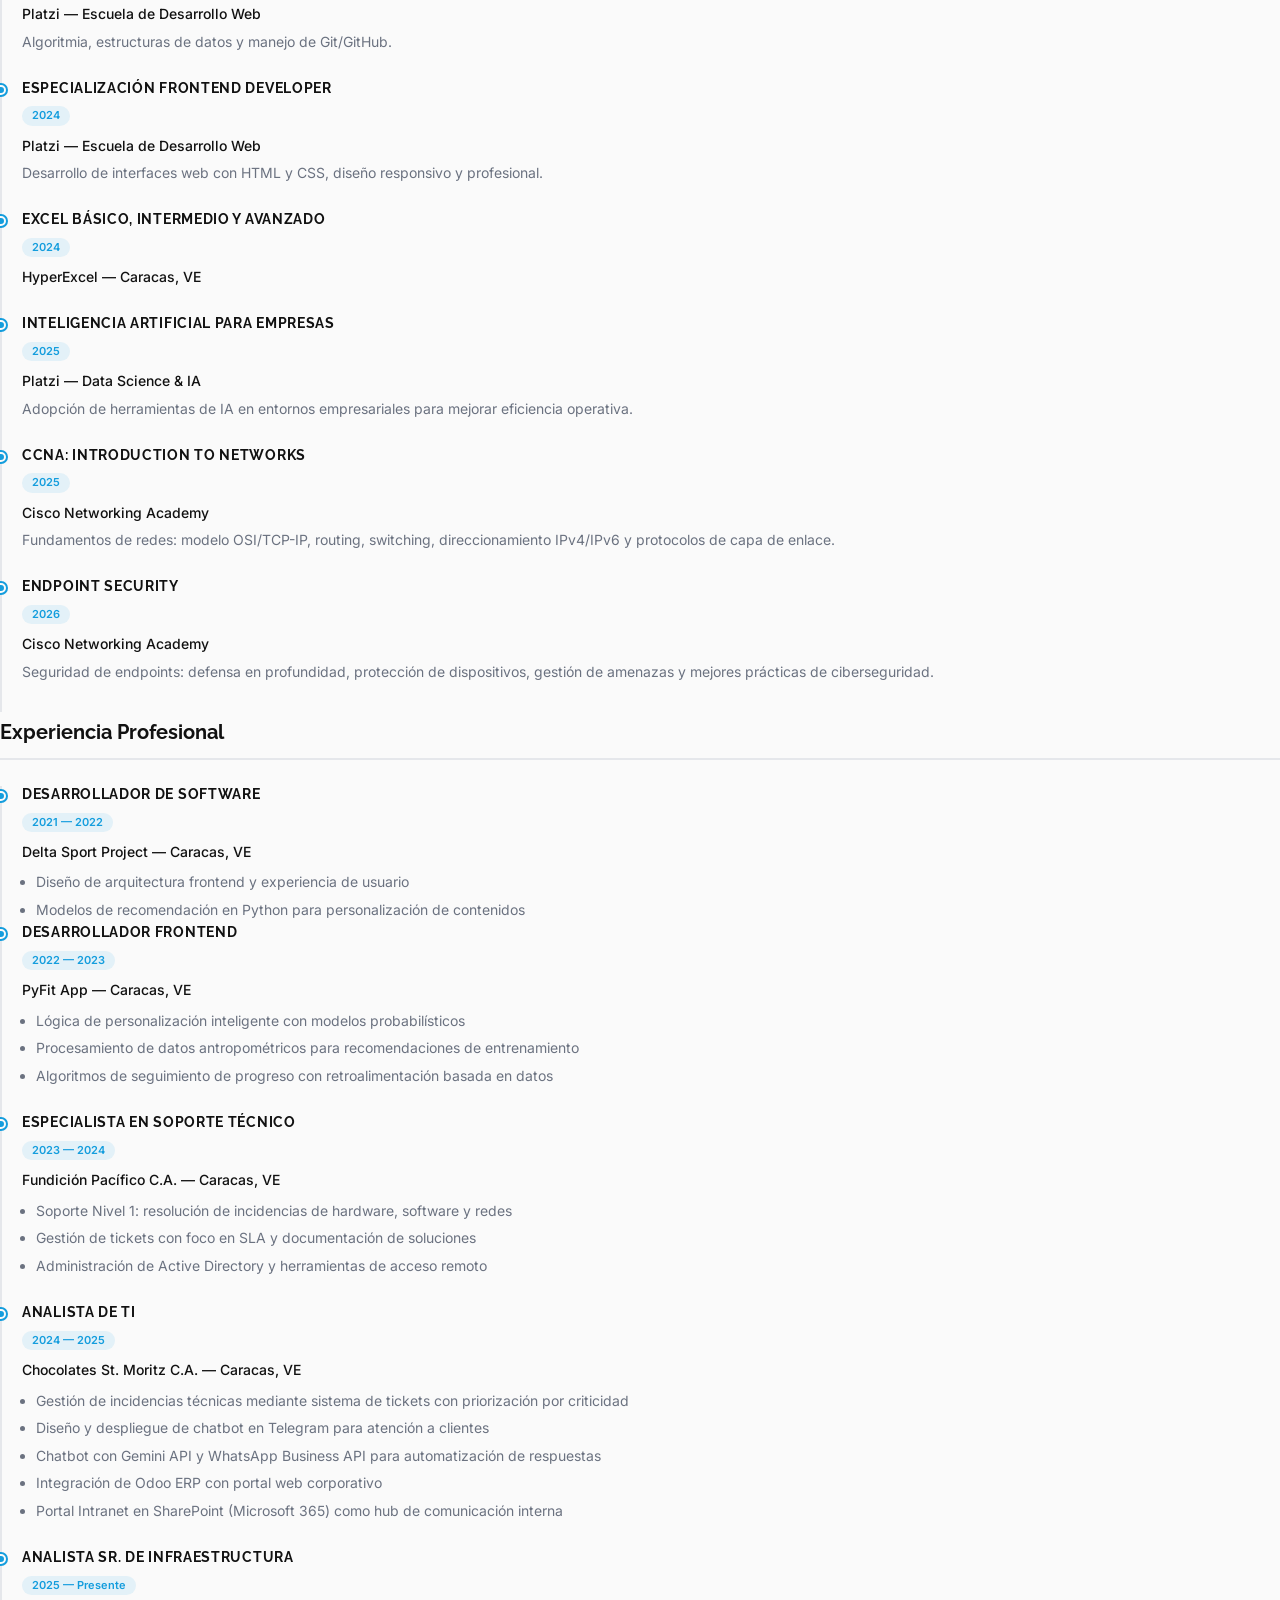
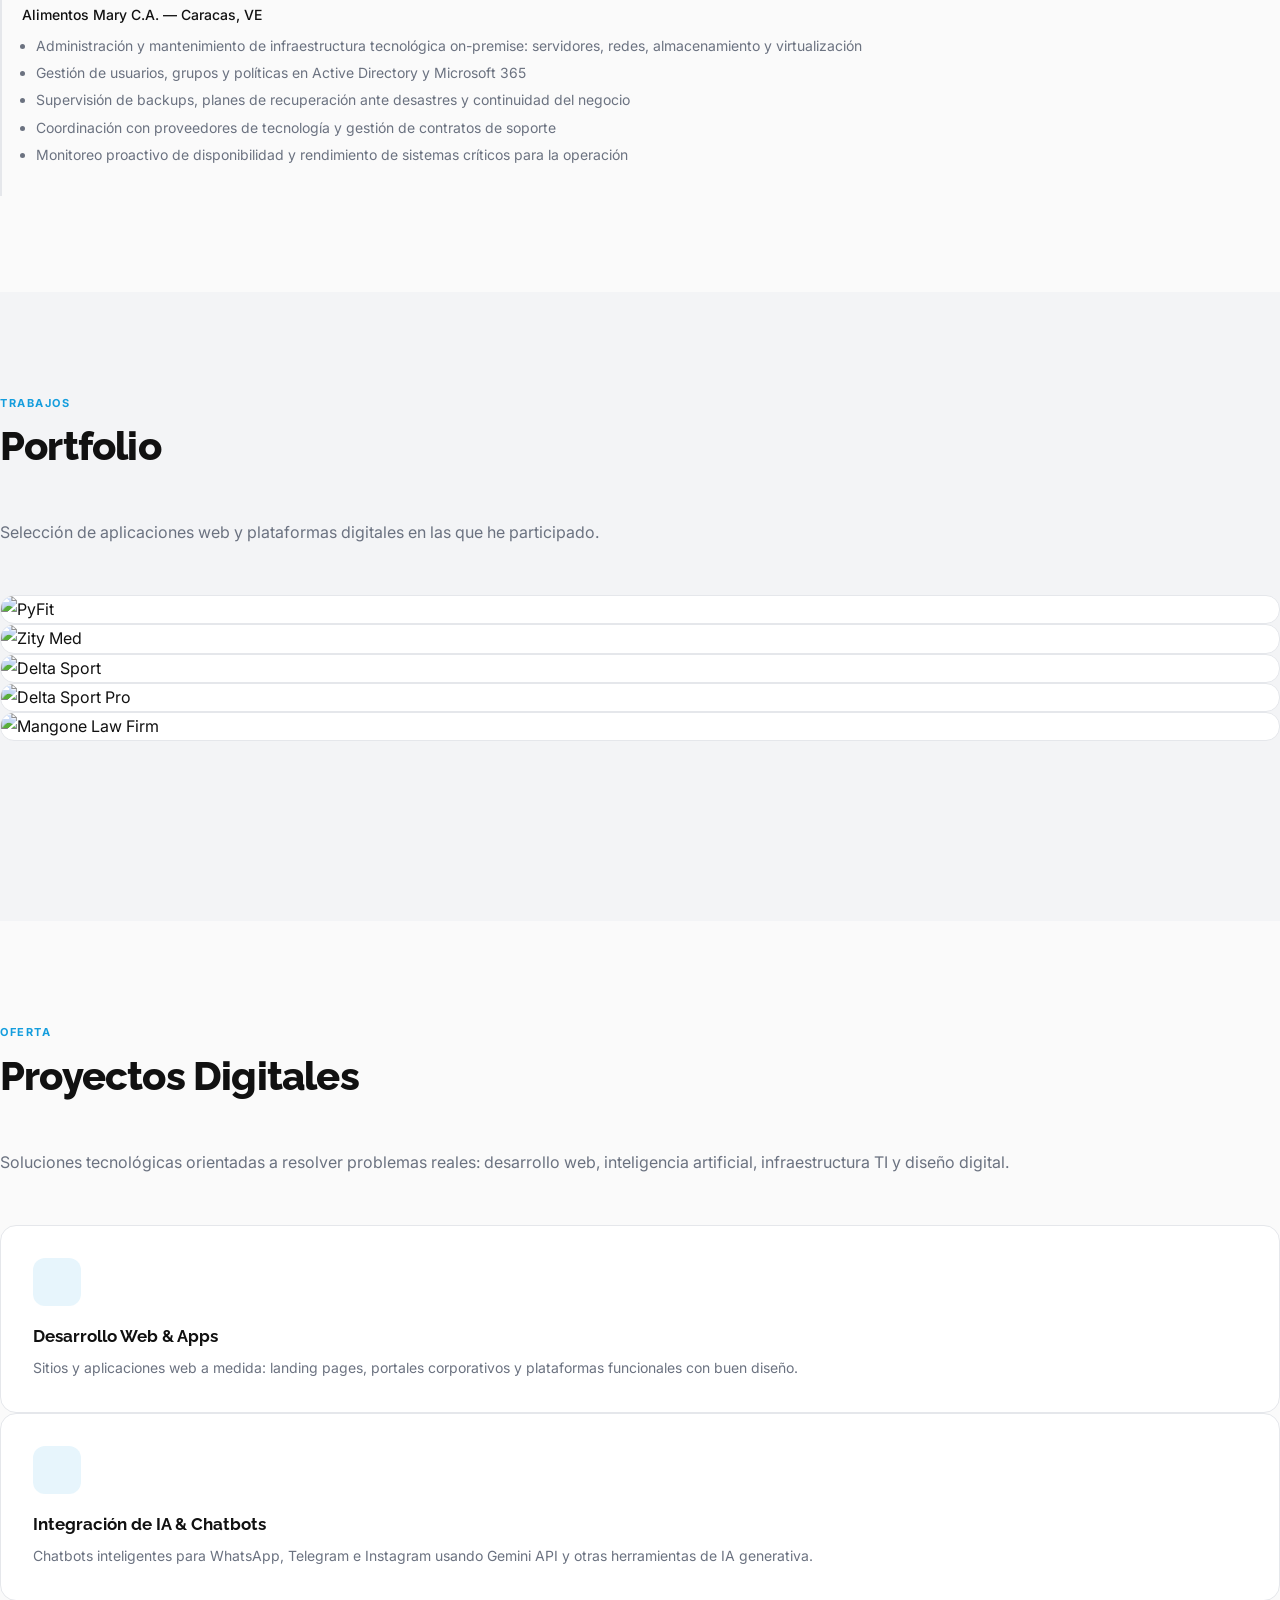
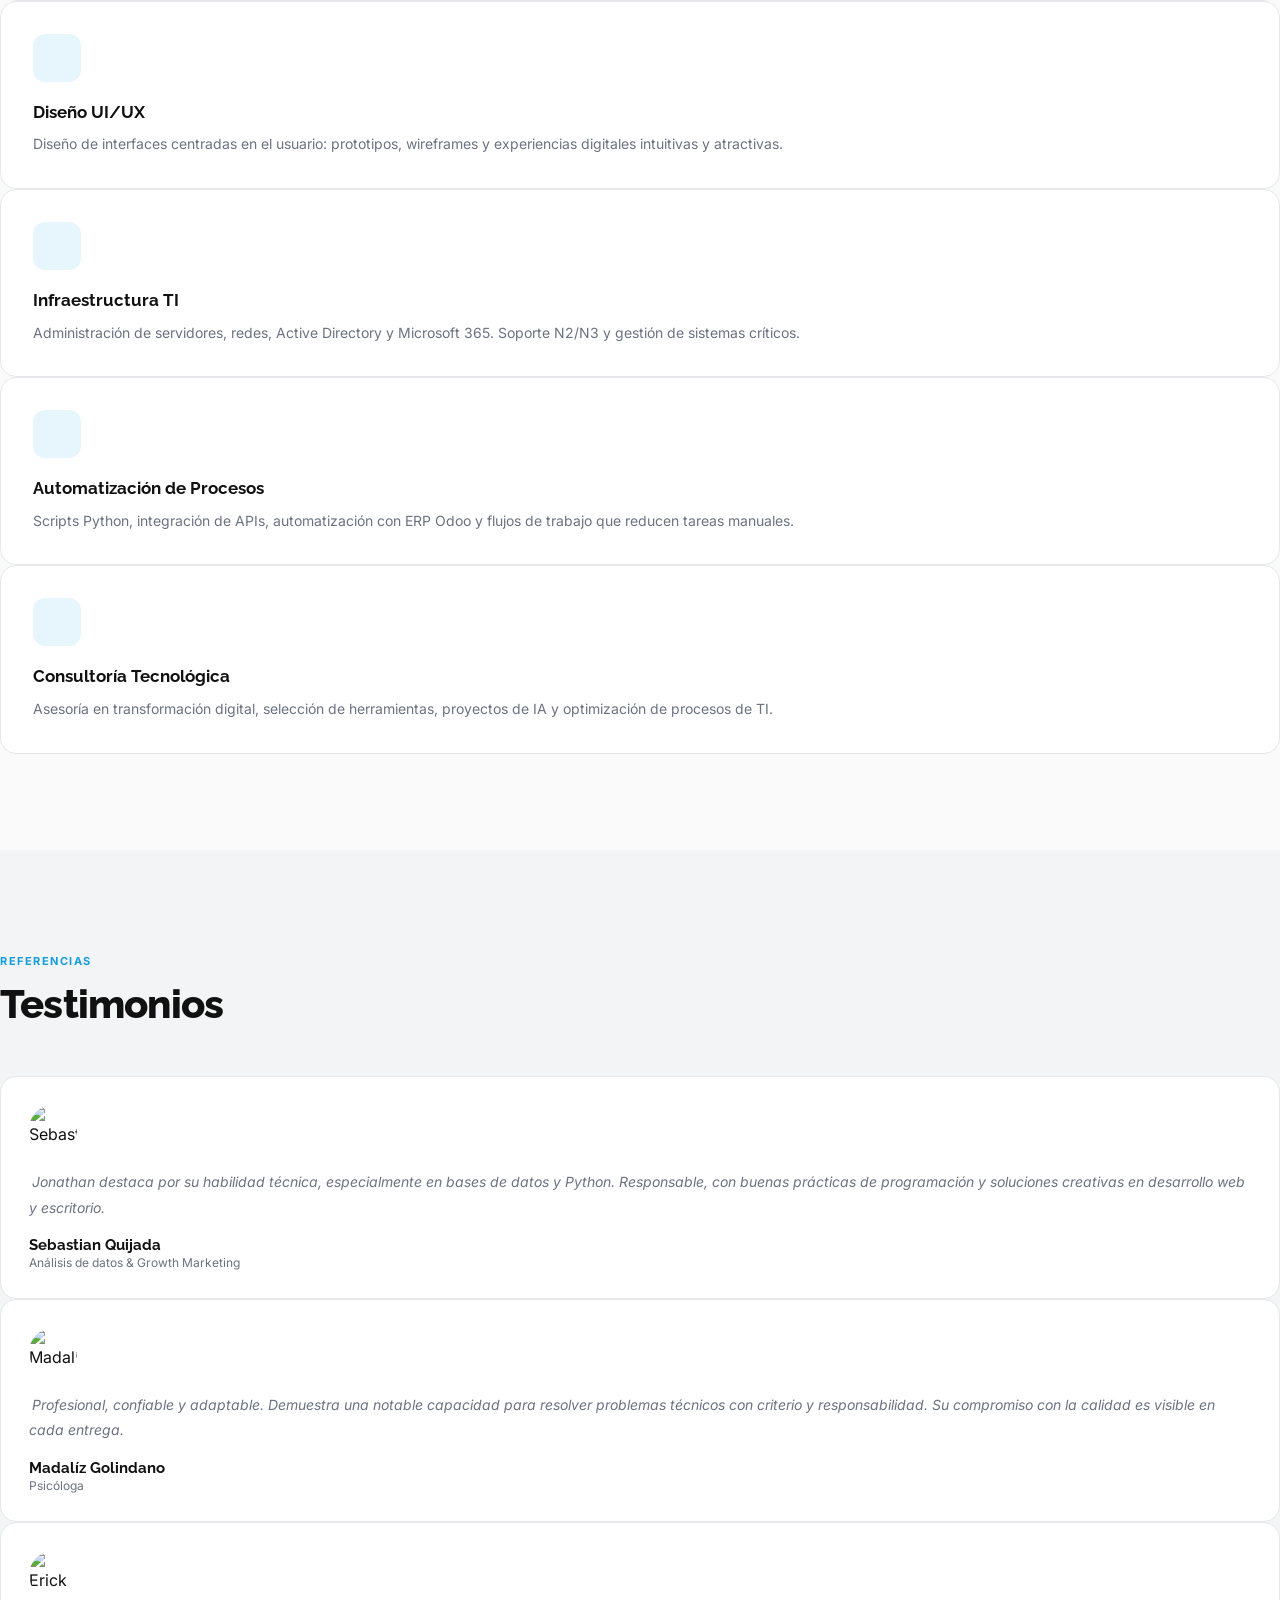
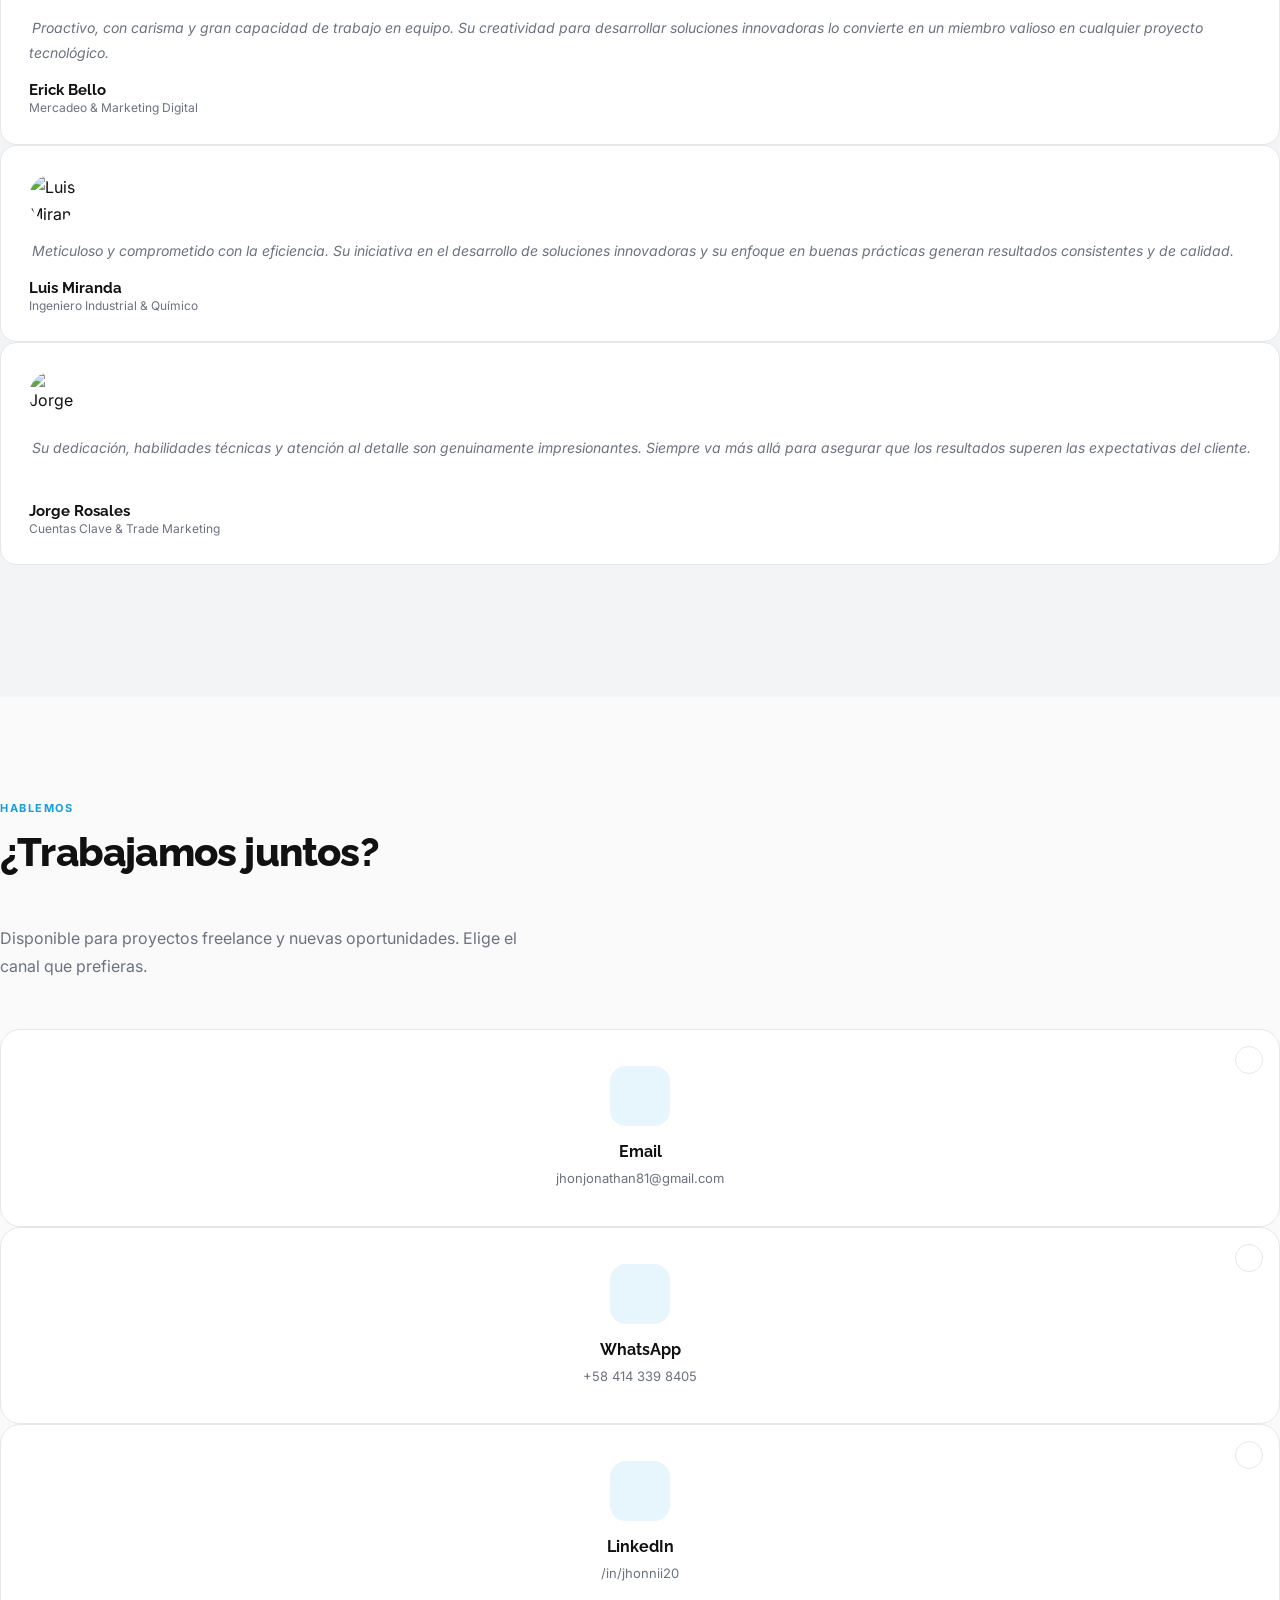
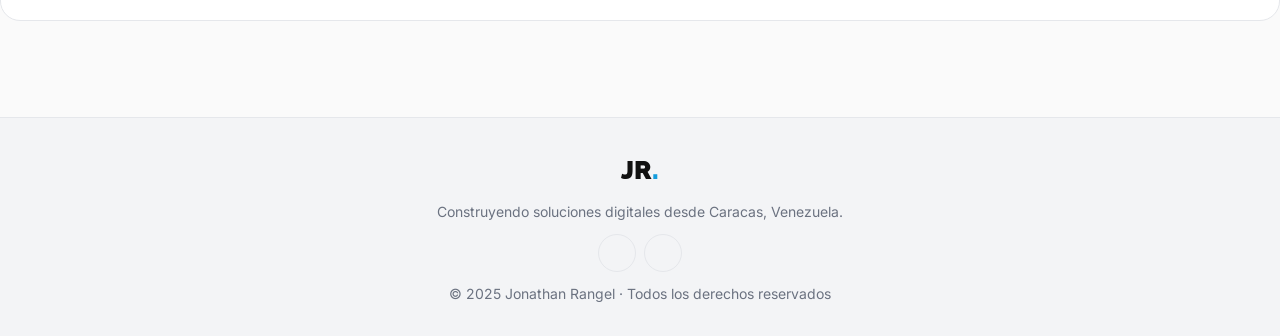
==== commit 1abb9ec4: "Update index.html" ====
--- a/index.html
+++ b/index.html
@@ -97,7 +97,7 @@
           </div>
           <div class="col-lg-8" data-aos="fade-left" data-aos-delay="200">
             <div class="about-content">
-              <h3 data-i18n="about-h3">Desarrollador Web & Analista Sr. de Infraestructura</h3>
+              <h3 data-i18n="about-h3">Desarrollador Web & Apps</h3>
               <p data-i18n="about-bio">
                 Ingeniero Informático de la UCAB con experiencia en desarrollo web, administración de infraestructura tecnológica e integración de inteligencia artificial.
                 Construyo soluciones digitales que combinan funcionalidad con buen diseño: desde aplicaciones web en Python y PHP hasta chatbots integrados en WhatsApp y Telegram.
--- a/assets/css/main.css
+++ b/assets/css/main.css
@@ -0,0 +1,1272 @@
+:root {
+  --font-sans:    'Inter', system-ui, -apple-system, sans-serif;
+  --font-heading: 'Raleway', sans-serif;
+
+  --bg:           #fafafa;
+  --bg-alt:       #f3f4f6;
+  --surface:      #ffffff;
+  --text:         #111111;
+  --text-muted:   #6b7280;
+  --border:       #e5e7eb;
+  --accent:       #149ddd;
+  --accent-dark:  #0f7ab8;
+  --nav-bg:       rgba(250, 250, 250, 0.88);
+}
+
+/* DARK MODE */
+body.dark-mode {
+  --bg:         #0c0c0c;
+  --bg-alt:     #141414;
+  --surface:    #1a1a1a;
+  --text:       #f0f0f0;
+  --text-muted: #888888;
+  --border:     #2a2a2a;
+  --nav-bg:     rgba(12, 12, 12, 0.9);
+}
+
+/* ============================================================
+   RESET & BASE
+   ============================================================ */
+*, *::before, *::after { box-sizing: border-box; margin: 0; padding: 0; }
+
+html { scroll-behavior: smooth; }
+
+body {
+  font-family: var(--font-sans);
+  background-color: var(--bg);
+  color: var(--text);
+  font-size: 16px;
+  line-height: 1.7;
+  transition: background-color 0.3s ease, color 0.3s ease;
+}
+
+a {
+  color: var(--accent);
+  text-decoration: none;
+  transition: color 0.25s;
+}
+a:hover { color: var(--accent-dark); }
+
+h1, h2, h3, h4, h5, h6 {
+  font-family: var(--font-heading);
+  color: var(--text);
+  line-height: 1.2;
+}
+
+img { max-width: 100%; display: block; }
+
+/* ============================================================
+   NAVBAR
+   ============================================================ */
+.navbar {
+  position: fixed;
+  top: 0; left: 0; right: 0;
+  z-index: 1000;
+  height: 68px;
+  background: var(--nav-bg);
+  backdrop-filter: blur(16px);
+  -webkit-backdrop-filter: blur(16px);
+  border-bottom: 1px solid var(--border);
+  transition: background 0.3s, box-shadow 0.3s, border-color 0.3s;
+}
+.navbar.scrolled {
+  box-shadow: 0 4px 24px rgba(0,0,0,0.07);
+}
+
+.nav-container {
+  max-width: 1200px;
+  margin: 0 auto;
+  padding: 0 24px;
+  height: 100%;
+  display: flex;
+  align-items: center;
+  justify-content: space-between;
+  gap: 24px;
+}
+
+.nav-logo {
+  font-family: var(--font-heading);
+  font-size: 22px;
+  font-weight: 900;
+  color: var(--text) !important;
+  letter-spacing: -0.5px;
+  flex-shrink: 0;
+}
+.nav-logo .dot { color: var(--accent); }
+
+.nav-links {
+  display: flex;
+  list-style: none;
+  gap: 32px;
+  margin: 0;
+}
+.nav-links a {
+  font-size: 13px;
+  font-weight: 500;
+  color: var(--text-muted);
+  letter-spacing: 0.06em;
+  text-transform: uppercase;
+  transition: color 0.2s;
+}
+.nav-links a:hover,
+.nav-links a.active {
+  color: var(--text);
+}
+
+.nav-right {
+  display: flex;
+  align-items: center;
+  gap: 12px;
+  flex-shrink: 0;
+}
+
+.social-links-nav {
+  display: flex;
+  align-items: center;
+  gap: 10px;
+}
+.social-links-nav a {
+  color: var(--text-muted);
+  font-size: 16px;
+  width: 32px;
+  height: 32px;
+  display: flex;
+  align-items: center;
+  justify-content: center;
+  border-radius: 8px;
+  transition: color 0.2s, background 0.2s;
+}
+.social-links-nav a:hover {
+  color: var(--text);
+  background: var(--bg-alt);
+}
+
+#theme-toggle {
+  background: none;
+  border: 1px solid var(--border);
+  color: var(--text-muted);
+  width: 36px;
+  height: 36px;
+  border-radius: 8px;
+  cursor: pointer;
+  display: flex;
+  align-items: center;
+  justify-content: center;
+  font-size: 15px;
+  transition: all 0.2s;
+}
+#theme-toggle:hover {
+  color: var(--text);
+  border-color: var(--text-muted);
+}
+
+.lang-btn {
+  background: none;
+  border: 1px solid var(--border);
+  color: var(--text-muted);
+  height: 36px;
+  padding: 0 13px;
+  border-radius: 8px;
+  cursor: pointer;
+  font-size: 11px;
+  font-weight: 700;
+  letter-spacing: 0.08em;
+  font-family: var(--font-sans);
+  transition: all 0.2s;
+  display: flex;
+  align-items: center;
+}
+.lang-btn:hover {
+  color: var(--text);
+  border-color: var(--text-muted);
+}
+
+/* Hamburger */
+.hamburger {
+  display: none;
+  flex-direction: column;
+  gap: 5px;
+  background: none;
+  border: none;
+  cursor: pointer;
+  padding: 4px;
+}
+.hamburger span {
+  display: block;
+  width: 22px;
+  height: 2px;
+  background: var(--text);
+  border-radius: 2px;
+  transition: all 0.3s ease;
+}
+.hamburger.open span:nth-child(1) { transform: translateY(7px) rotate(45deg); }
+.hamburger.open span:nth-child(2) { opacity: 0; }
+.hamburger.open span:nth-child(3) { transform: translateY(-7px) rotate(-45deg); }
+
+@media (max-width: 991px) {
+  .nav-links {
+    position: fixed;
+    top: 68px;
+    left: 0; right: 0;
+    background: var(--surface);
+    border-bottom: 1px solid var(--border);
+    flex-direction: column;
+    gap: 0;
+    padding: 8px 0 16px;
+    display: none;
+    box-shadow: 0 8px 24px rgba(0,0,0,0.08);
+  }
+  .nav-links.open { display: flex; }
+  .nav-links li a {
+    display: block;
+    padding: 12px 24px;
+    font-size: 14px;
+  }
+  .hamburger { display: flex; }
+  .social-links-nav { display: none; }
+}
+
+/* ============================================================
+   MAIN OFFSET
+   ============================================================ */
+.main { padding-top: 68px; }
+
+/* ============================================================
+   SECTIONS
+   ============================================================ */
+section, .section {
+  padding: 96px 0;
+  background: var(--bg);
+  color: var(--text);
+  overflow: clip;
+}
+section.alt, .section.alt { background: var(--bg-alt); }
+
+.section-header { margin-bottom: 48px; }
+
+.section-label {
+  display: inline-block;
+  font-size: 11px;
+  font-weight: 700;
+  letter-spacing: 0.14em;
+  text-transform: uppercase;
+  color: var(--accent);
+  margin-bottom: 10px;
+}
+
+.section-title {
+  font-size: clamp(28px, 4vw, 40px);
+  font-weight: 800;
+  color: var(--text);
+  letter-spacing: -0.02em;
+}
+
+.section-desc {
+  color: var(--text-muted);
+  font-size: 16px;
+  margin-bottom: 48px;
+  line-height: 1.8;
+}
+
+/* ============================================================
+   BUTTONS
+   ============================================================ */
+.btn-primary {
+  display: inline-flex;
+  align-items: center;
+  gap: 8px;
+  padding: 13px 28px;
+  background: var(--text);
+  color: var(--bg) !important;
+  border: 1.5px solid var(--text);
+  border-radius: 100px;
+  font-size: 15px;
+  font-weight: 600;
+  font-family: var(--font-sans);
+  cursor: pointer;
+  transition: all 0.25s ease;
+  text-decoration: none;
+}
+.btn-primary:hover {
+  background: transparent;
+  color: var(--text) !important;
+}
+
+.btn-outline {
+  display: inline-flex;
+  align-items: center;
+  gap: 8px;
+  padding: 13px 28px;
+  background: transparent;
+  color: var(--text) !important;
+  border: 1.5px solid var(--border);
+  border-radius: 100px;
+  font-size: 15px;
+  font-weight: 500;
+  font-family: var(--font-sans);
+  cursor: pointer;
+  transition: all 0.25s ease;
+  text-decoration: none;
+}
+.btn-outline:hover {
+  border-color: var(--text);
+}
+
+/* ============================================================
+   HERO
+   ============================================================ */
+.hero {
+  min-height: 100vh;
+  display: flex;
+  align-items: center;
+  position: relative;
+  overflow: hidden;
+  background: var(--bg);
+  padding-top: 68px;
+}
+
+#particles-js {
+  position: absolute;
+  inset: 0;
+  z-index: 0;
+}
+
+.hero-container {
+  position: relative;
+  z-index: 1;
+  padding: 60px 0;
+}
+
+.hero-badge {
+  display: inline-flex;
+  align-items: center;
+  gap: 10px;
+  font-size: 13px;
+  font-weight: 500;
+  color: var(--accent);
+  border: 1px solid rgba(20,157,221,0.25);
+  padding: 7px 16px;
+  border-radius: 100px;
+  margin-bottom: 28px;
+  background: rgba(20,157,221,0.06);
+}
+
+.badge-dot {
+  width: 7px;
+  height: 7px;
+  border-radius: 50%;
+  background: var(--accent);
+  animation: pulse-dot 2s ease-in-out infinite;
+  flex-shrink: 0;
+}
+
+@keyframes pulse-dot {
+  0%, 100% { opacity: 1; transform: scale(1); }
+  50%       { opacity: 0.4; transform: scale(0.75); }
+}
+
+.hero-title {
+  font-size: clamp(56px, 9vw, 108px);
+  font-weight: 900;
+  line-height: 0.95;
+  letter-spacing: -0.03em;
+  color: var(--text);
+  margin-bottom: 24px;
+}
+.hero-accent { color: var(--accent); }
+
+.hero-subtitle {
+  font-size: clamp(17px, 2vw, 22px);
+  color: var(--text-muted);
+  font-weight: 400;
+  margin-bottom: 40px;
+  min-height: 36px;
+}
+.hero-subtitle .typed {
+  color: var(--text);
+  font-weight: 600;
+  border-bottom: 2px solid var(--accent);
+  padding-bottom: 2px;
+}
+
+.hero-cta {
+  display: flex;
+  gap: 14px;
+  flex-wrap: wrap;
+}
+
+
+/* ============================================================
+   ABOUT
+   ============================================================ */
+.about {
+  position: relative;
+}
+#particles-about {
+  position: absolute;
+  inset: 0;
+  z-index: 0;
+}
+.about-container {
+  position: relative;
+  z-index: 1;
+}
+
+.about-img-wrap {
+  border-radius: 20px;
+  overflow: hidden;
+  aspect-ratio: 1;
+}
+.about-img-wrap img {
+  width: 100%;
+  height: 100%;
+  object-fit: cover;
+}
+
+.about-content h3 {
+  font-size: 24px;
+  font-weight: 700;
+  margin-bottom: 14px;
+}
+.about-content > p {
+  color: var(--text-muted);
+  line-height: 1.8;
+  margin-bottom: 32px;
+  text-align: justify;
+}
+
+.about-grid {
+  display: grid;
+  grid-template-columns: 1fr 1fr;
+  gap: 16px;
+  border-top: 1px solid var(--border);
+  padding-top: 24px;
+}
+.about-info-item {
+  display: flex;
+  flex-direction: column;
+  gap: 3px;
+}
+.info-label {
+  font-size: 11px;
+  font-weight: 700;
+  text-transform: uppercase;
+  letter-spacing: 0.1em;
+  color: var(--text-muted);
+}
+.info-value {
+  font-size: 14px;
+  font-weight: 500;
+  color: var(--text);
+}
+.info-value.available {
+  color: #16a34a;
+  display: flex;
+  align-items: center;
+  gap: 6px;
+}
+.info-value.available::before {
+  content: '';
+  width: 7px; height: 7px;
+  border-radius: 50%;
+  background: #16a34a;
+  animation: pulse-dot 2s ease-in-out infinite;
+  flex-shrink: 0;
+}
+
+@media (max-width: 575px) {
+  .about-grid { grid-template-columns: 1fr; }
+}
+
+/* ============================================================
+   SHARED PARTICLES POSITIONING (stats, skills, resume)
+   ============================================================ */
+.stats,
+.skills,
+.resume {
+  position: relative;
+}
+#particles-stats,
+#particles-skills,
+#particles-resume {
+  position: absolute;
+  inset: 0;
+  z-index: 0;
+  pointer-events: none;
+}
+.stats-container,
+.skills-container,
+.resume-container {
+  position: relative;
+  z-index: 1;
+}
+
+/* ============================================================
+   STATS
+   ============================================================ */
+.stats {
+  padding: 64px 0;
+  border-top: 1px solid var(--border);
+  border-bottom: 1px solid var(--border);
+}
+.stats-row { text-align: center; }
+.stats-item { padding: 20px 12px; }
+.stats-item i {
+  color: var(--accent);
+  font-size: 32px;
+  display: block;
+  margin-bottom: 10px;
+}
+.stats-item .purecounter {
+  font-size: 52px;
+  font-weight: 900;
+  color: var(--text);
+  display: block;
+  line-height: 1;
+  letter-spacing: -0.03em;
+  font-family: var(--font-heading);
+}
+.stats-item p {
+  font-size: 12px;
+  font-weight: 600;
+  color: var(--text-muted);
+  text-transform: uppercase;
+  letter-spacing: 0.08em;
+  margin-top: 8px;
+}
+
+/* ============================================================
+   SKILLS
+   ============================================================ */
+.skills .progress {
+  height: 60px;
+  background: none;
+  display: block;
+  border-radius: 0;
+  margin-bottom: 4px;
+}
+.skills .progress .skill {
+  color: var(--text);
+  display: flex;
+  justify-content: space-between;
+  align-items: center;
+  padding: 0;
+  margin-bottom: 8px;
+  font-size: 13px;
+  font-weight: 600;
+  text-transform: uppercase;
+  letter-spacing: 0.06em;
+}
+.skills .progress .skill .val {
+  font-style: normal;
+  color: var(--text-muted);
+  font-weight: 500;
+}
+.skills .progress-bar-wrap {
+  background: var(--border);
+  height: 3px;
+  border-radius: 2px;
+  overflow: hidden;
+}
+.skills .progress-bar {
+  width: 1px;
+  height: 3px;
+  background: var(--accent);
+  border-radius: 2px;
+  transition: width 1s ease;
+}
+
+/* ============================================================
+   RESUME
+   ============================================================ */
+.resume-title {
+  font-size: 20px;
+  font-weight: 700;
+  color: var(--text);
+  margin-top: 8px;
+  margin-bottom: 28px;
+  padding-bottom: 14px;
+  border-bottom: 2px solid var(--border);
+}
+
+.resume-item {
+  padding: 0 0 24px 20px;
+  border-left: 2px solid var(--border);
+  position: relative;
+  margin-top: -2px;
+}
+.resume-item.pb-0 { padding-bottom: 0; }
+
+.resume-item::before {
+  content: '';
+  position: absolute;
+  left: -6px;
+  top: 5px;
+  width: 10px;
+  height: 10px;
+  border-radius: 50%;
+  background: var(--accent);
+  border: 2px solid var(--bg);
+  box-shadow: 0 0 0 2px var(--accent);
+}
+
+.resume-item h4 {
+  font-size: 14px;
+  font-weight: 700;
+  color: var(--text);
+  text-transform: uppercase;
+  letter-spacing: 0.05em;
+  margin-bottom: 4px;
+}
+.resume-item h5 {
+  display: inline-block;
+  font-size: 11px;
+  font-weight: 600;
+  padding: 3px 10px;
+  background: rgba(20,157,221,0.1);
+  color: var(--accent);
+  border-radius: 100px;
+  margin-bottom: 8px;
+  font-family: var(--font-sans);
+}
+.resume-item p {
+  font-size: 14px;
+  color: var(--text-muted);
+  line-height: 1.7;
+  margin-bottom: 4px;
+}
+.resume-item p em {
+  font-style: normal;
+  font-weight: 500;
+  color: var(--text);
+}
+.resume-item ul {
+  padding-left: 14px;
+  margin-top: 8px;
+}
+.resume-item ul li {
+  font-size: 14px;
+  color: var(--text-muted);
+  padding-bottom: 5px;
+  line-height: 1.6;
+}
+
+/* ============================================================
+   PORTFOLIO
+   ============================================================ */
+.portfolio-filters {
+  display: flex;
+  flex-wrap: wrap;
+  gap: 8px;
+  list-style: none;
+  padding: 0;
+  margin-bottom: 36px;
+}
+.portfolio-filters li {
+  font-size: 12px;
+  font-weight: 600;
+  padding: 7px 18px;
+  border-radius: 100px;
+  border: 1.5px solid var(--border);
+  color: var(--text-muted);
+  cursor: pointer;
+  transition: all 0.2s ease;
+  text-transform: uppercase;
+  letter-spacing: 0.06em;
+}
+.portfolio-filters li:hover,
+.portfolio-filters li.filter-active {
+  background: var(--text);
+  color: var(--bg);
+  border-color: var(--text);
+}
+
+.portfolio-content {
+  position: relative;
+  overflow: hidden;
+  border-radius: 14px;
+  background: var(--surface);
+  border: 1px solid var(--border);
+}
+.portfolio-content img {
+  width: 100%;
+  display: block;
+  transition: transform 0.45s ease;
+}
+.portfolio-content .portfolio-info {
+  position: absolute;
+  inset: 0;
+  background: rgba(0,0,0,0.65);
+  backdrop-filter: blur(2px);
+  opacity: 0;
+  transition: opacity 0.3s ease;
+  display: flex;
+  flex-direction: column;
+  justify-content: flex-end;
+  padding: 20px;
+  border-radius: 14px;
+}
+.portfolio-content .portfolio-info h4 {
+  font-size: 15px;
+  font-weight: 700;
+  color: #fff;
+  margin-bottom: 3px;
+}
+.portfolio-content .portfolio-info p {
+  font-size: 13px;
+  color: rgba(255,255,255,0.7);
+  margin-bottom: 0;
+}
+.portfolio-content .portfolio-info .preview-link {
+  position: absolute;
+  top: 14px;
+  right: 14px;
+  width: 36px;
+  height: 36px;
+  background: rgba(255,255,255,0.15);
+  border-radius: 50%;
+  display: flex;
+  align-items: center;
+  justify-content: center;
+  color: #fff;
+  font-size: 16px;
+  transition: background 0.2s;
+}
+.portfolio-content .portfolio-info .preview-link:hover {
+  background: var(--accent);
+  color: #fff;
+}
+.portfolio-content:hover .portfolio-info { opacity: 1; }
+.portfolio-content:hover img { transform: scale(1.06); }
+
+
+/* ============================================================
+   PAGE TRANSITIONS
+   ============================================================ */
+html.page-leaving body {
+  opacity: 0;
+  transform: translateY(-10px);
+  transition: opacity 0.32s ease, transform 0.32s ease;
+  pointer-events: none;
+}
+
+/* ============================================================
+   PORTFOLIO CAROUSEL
+   ============================================================ */
+.portfolio-carousel-wrap {
+  margin-top: 8px;
+}
+.portfolio-swiper {
+  padding-bottom: 48px;
+}
+.portfolio-swiper .swiper-slide {
+  height: auto;
+}
+.portfolio-pagination {
+  margin-top: 4px;
+}
+
+/* ============================================================
+   SERVICES
+   ============================================================ */
+.service-card {
+  background: var(--surface);
+  border: 1.5px solid var(--border);
+  border-radius: 16px;
+  padding: 32px;
+  height: 100%;
+  transition: all 0.3s ease;
+  position: relative;
+  overflow: hidden;
+}
+.service-card:hover {
+  border-color: var(--accent);
+  transform: translateY(-5px);
+  box-shadow: 0 16px 40px rgba(20,157,221,0.1);
+}
+
+.service-icon {
+  width: 48px;
+  height: 48px;
+  background: rgba(20,157,221,0.1);
+  border-radius: 12px;
+  display: flex;
+  align-items: center;
+  justify-content: center;
+  margin-bottom: 20px;
+  transition: background 0.3s;
+}
+.service-icon i {
+  color: var(--accent);
+  font-size: 22px;
+}
+.service-card:hover .service-icon { background: var(--accent); }
+.service-card:hover .service-icon i { color: #fff; }
+
+.service-card h4 {
+  font-size: 17px;
+  font-weight: 700;
+  color: var(--text);
+  margin-bottom: 10px;
+}
+.service-card h4 a {
+  color: var(--text);
+  text-decoration: none;
+}
+.service-card h4 a::after {
+  content: '';
+  position: absolute;
+  inset: 0;
+}
+.service-card p {
+  font-size: 14px;
+  color: var(--text-muted);
+  line-height: 1.7;
+  margin: 0;
+}
+
+/* ============================================================
+   TESTIMONIALS
+   ============================================================ */
+.testimonial-item {
+  background: var(--surface);
+  border: 1.5px solid var(--border);
+  border-radius: 16px;
+  padding: 28px;
+  height: 100%;
+  display: flex;
+  flex-direction: column;
+}
+.testimonial-item .testimonial-img {
+  width: 48px;
+  height: 48px;
+  border-radius: 50%;
+  object-fit: cover;
+  margin-bottom: 16px;
+}
+.testimonial-item p {
+  font-size: 14px;
+  color: var(--text-muted);
+  line-height: 1.8;
+  font-style: italic;
+  flex: 1;
+  margin-bottom: 16px;
+}
+.quote-icon-left,
+.quote-icon-right {
+  color: var(--accent);
+  font-size: 18px;
+  opacity: 0.5;
+  line-height: 0;
+  display: inline-block;
+  position: relative;
+  top: 4px;
+}
+.quote-icon-left { margin-right: 3px; }
+.quote-icon-right { margin-left: 3px; transform: scale(-1,-1); top: 8px; }
+
+.testimonial-item h3 {
+  font-size: 15px;
+  font-weight: 700;
+  color: var(--text);
+  margin-bottom: 2px;
+}
+.testimonial-item h4 {
+  font-size: 12px;
+  color: var(--text-muted);
+  font-weight: 400;
+  font-family: var(--font-sans);
+}
+
+.swiper-pagination { margin-top: 36px; position: relative; }
+.swiper-pagination-bullet {
+  width: 8px; height: 8px;
+  background: var(--border);
+  opacity: 1;
+}
+.swiper-pagination-bullet-active {
+  background: var(--accent) !important;
+}
+
+/* ============================================================
+   CONTACT
+   ============================================================ */
+.contact .section-desc { max-width: 520px; }
+
+.contact-card {
+  display: flex;
+  flex-direction: column;
+  align-items: center;
+  text-align: center;
+  padding: 36px 24px;
+  background: var(--surface);
+  border: 1.5px solid var(--border);
+  border-radius: 20px;
+  text-decoration: none;
+  color: var(--text);
+  transition: all 0.3s ease;
+  position: relative;
+  overflow: hidden;
+  height: 100%;
+}
+.contact-card::before {
+  content: '';
+  position: absolute;
+  inset: 0;
+  background: linear-gradient(135deg, rgba(20,157,221,0.04) 0%, transparent 70%);
+  opacity: 0;
+  transition: opacity 0.3s;
+}
+.contact-card:hover {
+  border-color: var(--accent);
+  transform: translateY(-6px);
+  box-shadow: 0 20px 48px rgba(20,157,221,0.12);
+  color: var(--text);
+}
+.contact-card:hover::before { opacity: 1; }
+
+.contact-card-icon {
+  width: 60px;
+  height: 60px;
+  background: rgba(20,157,221,0.1);
+  border-radius: 16px;
+  display: flex;
+  align-items: center;
+  justify-content: center;
+  margin-bottom: 16px;
+  transition: background 0.3s;
+}
+.contact-card-icon i { color: var(--accent); font-size: 26px; }
+.contact-card:hover .contact-card-icon { background: var(--accent); }
+.contact-card:hover .contact-card-icon i { color: #fff; }
+
+.contact-card h4 {
+  font-size: 16px;
+  font-weight: 700;
+  color: var(--text);
+  margin-bottom: 6px;
+}
+.contact-card p {
+  font-size: 13px;
+  color: var(--text-muted);
+  margin: 0;
+  word-break: break-all;
+}
+.contact-card-arrow {
+  position: absolute;
+  top: 16px;
+  right: 16px;
+  width: 28px;
+  height: 28px;
+  border: 1px solid var(--border);
+  border-radius: 50%;
+  display: flex;
+  align-items: center;
+  justify-content: center;
+  font-size: 13px;
+  color: var(--text-muted);
+  transition: all 0.2s;
+}
+.contact-card:hover .contact-card-arrow {
+  border-color: var(--accent);
+  color: var(--accent);
+}
+
+@keyframes spin { to { transform: rotate(360deg); } }
+
+/* ============================================================
+   FOOTER
+   ============================================================ */
+.footer {
+  background: var(--bg-alt);
+  border-top: 1px solid var(--border);
+  padding: 30px 0;
+}
+.footer-inner {
+  display: flex;
+  flex-direction: column;
+  align-items: center;
+  gap: 8px;
+  text-align: center;
+}
+.footer-logo {
+  font-family: var(--font-heading);
+  font-size: 26px;
+  font-weight: 900;
+  color: var(--text);
+}
+.footer-logo .dot { color: var(--accent); }
+.footer-inner > p {
+  font-size: 14px;
+  color: var(--text-muted);
+}
+.footer-social {
+  display: flex;
+  gap: 8px;
+  margin: 2px 0;
+}
+.footer-social a {
+  width: 38px; height: 38px;
+  border: 1.5px solid var(--border);
+  border-radius: 50%;
+  display: flex;
+  align-items: center;
+  justify-content: center;
+  color: var(--text-muted);
+  font-size: 15px;
+  transition: all 0.2s;
+}
+.footer-social a:hover {
+  border-color: var(--accent);
+  color: var(--accent);
+  transform: translateY(-2px);
+}
+.footer-copy {
+  font-size: 12px;
+  color: var(--text-muted);
+}
+
+/* ============================================================
+   SCROLL TOP
+   ============================================================ */
+.scroll-top {
+  position: fixed;
+  right: 22px;
+  bottom: -60px;
+  width: 40px; height: 40px;
+  background: var(--text);
+  color: var(--bg);
+  border-radius: 50%;
+  z-index: 9999;
+  opacity: 0;
+  visibility: hidden;
+  transition: all 0.3s ease;
+  font-size: 22px;
+  text-decoration: none;
+}
+.scroll-top.active {
+  bottom: 22px;
+  opacity: 1;
+  visibility: visible;
+}
+.scroll-top:hover {
+  background: var(--accent);
+  color: #fff;
+}
+
+/* ============================================================
+   PRELOADER
+   ============================================================ */
+#preloader {
+  position: fixed;
+  inset: 0;
+  background: var(--bg);
+  z-index: 99999;
+  display: flex;
+  align-items: center;
+  justify-content: center;
+  transition: opacity 0.5s ease;
+}
+#preloader::before {
+  content: '';
+  width: 30px; height: 30px;
+  border: 3px solid var(--border);
+  border-top-color: var(--accent);
+  border-radius: 50%;
+  animation: spin 0.75s linear infinite;
+}
+
+/* ============================================================
+   AOS MOBILE OVERRIDE
+   ============================================================ */
+@media screen and (max-width: 768px) {
+  [data-aos-delay] { transition-delay: 0 !important; }
+}
+
+/* ============================================================
+   SERVICE DETAIL PAGES (service1/2/3.html)
+   ============================================================ */
+.page-title {
+  padding: 48px 0 36px;
+  background: var(--bg-alt);
+  border-bottom: 1px solid var(--border);
+}
+.page-title h1 {
+  font-size: 28px;
+  font-weight: 800;
+  color: var(--text);
+  margin-bottom: 6px;
+}
+.page-title.dark-background {
+  background: var(--bg-alt);
+}
+
+.breadcrumbs ol {
+  display: flex;
+  flex-wrap: wrap;
+  list-style: none;
+  padding: 0;
+  margin: 0;
+  font-size: 13px;
+  gap: 4px;
+}
+.breadcrumbs ol li + li::before {
+  content: '/';
+  margin-right: 4px;
+  color: var(--text-muted);
+}
+.breadcrumbs a { color: var(--text-muted); }
+.breadcrumbs a:hover { color: var(--accent); }
+.breadcrumbs .current { color: var(--text); }
+
+.service-details { padding: 60px 0; }
+
+.service-details .services-list {
+  padding: 14px 20px;
+  border: 1.5px solid var(--border);
+  border-radius: 12px;
+  margin-bottom: 24px;
+  background: var(--surface);
+}
+.service-details .services-list a {
+  display: block;
+  padding: 10px 0 10px 14px;
+  border-left: 2.5px solid var(--border);
+  margin: 10px 0;
+  color: var(--text-muted);
+  font-size: 14px;
+  font-weight: 500;
+  transition: all 0.2s;
+}
+.service-details .services-list a.active,
+.service-details .services-list a:hover {
+  color: var(--text);
+  border-color: var(--accent);
+}
+
+.service-details h4 {
+  font-size: 17px;
+  font-weight: 700;
+  color: var(--text);
+  margin-bottom: 10px;
+}
+.service-details p {
+  font-size: 15px;
+  color: var(--text-muted);
+  line-height: 1.8;
+  margin-bottom: 16px;
+}
+.service-details h3 {
+  font-size: 24px;
+  font-weight: 700;
+  color: var(--text);
+  margin-bottom: 14px;
+}
+
+.services-img {
+  border-radius: 12px;
+  overflow: hidden;
+  margin-bottom: 16px;
+}
+
+/* ============================================================
+   SERVICES.HTML — TAB NAVIGATION
+   ============================================================ */
+.services-tabs-nav {
+  display: flex;
+  flex-wrap: wrap;
+  gap: 10px;
+  list-style: none;
+  padding: 0;
+  margin-bottom: 48px;
+}
+.services-tabs-nav li { margin: 0; }
+.tab-btn {
+  display: inline-flex;
+  align-items: center;
+  gap: 8px;
+  padding: 10px 22px;
+  background: none;
+  border: 1.5px solid var(--border);
+  border-radius: 100px;
+  color: var(--text-muted);
+  font-size: 13px;
+  font-weight: 600;
+  font-family: var(--font-sans);
+  cursor: pointer;
+  transition: all 0.22s ease;
+}
+.tab-btn:hover { color: var(--text); border-color: var(--text-muted); }
+.tab-btn.active {
+  background: var(--text);
+  color: var(--bg);
+  border-color: var(--text);
+}
+.tab-btn i { font-size: 15px; }
+
+.tab-panel { display: none; }
+.tab-panel.active { display: block; }
+
+.tab-panel h3 {
+  font-size: 26px;
+  font-weight: 800;
+  margin-bottom: 16px;
+}
+.tab-panel > p {
+  color: var(--text-muted);
+  font-size: 15px;
+  line-height: 1.8;
+  margin-bottom: 28px;
+  max-width: 640px;
+}
+.tab-panel > p[data-i18n] {
+  text-align: justify;
+}
+.tab-panel img {
+  border-radius: 16px;
+  margin-bottom: 28px;
+  width: 100%;
+  max-width: 600px;
+}
+.tab-features {
+  display: grid;
+  grid-template-columns: repeat(auto-fit, minmax(220px, 1fr));
+  gap: 16px;
+  margin-top: 32px;
+}
+.tab-feature {
+  padding: 20px;
+  background: var(--surface);
+  border: 1.5px solid var(--border);
+  border-radius: 14px;
+  transition: border-color 0.2s;
+}
+.tab-feature:hover { border-color: rgba(20,157,221,0.4); }
+.tab-feature i {
+  color: var(--accent);
+  font-size: 22px;
+  display: block;
+  margin-bottom: 10px;
+}
+.tab-feature h5 {
+  font-size: 14px;
+  font-weight: 700;
+  margin-bottom: 6px;
+  color: var(--text);
+}
+.tab-feature p {
+  font-size: 13px;
+  color: var(--text-muted);
+  margin: 0;
+  line-height: 1.6;
+}
+
+/* ============================================================
+   RESPONSIVE TWEAKS
+   ============================================================ */
+@media (max-width: 768px) {
+  section, .section { padding: 72px 0; }
+  .hero-title { font-size: 52px; }
+  .service-card { padding: 24px; }
+  .contact-card { padding: 28px 20px; }
+}
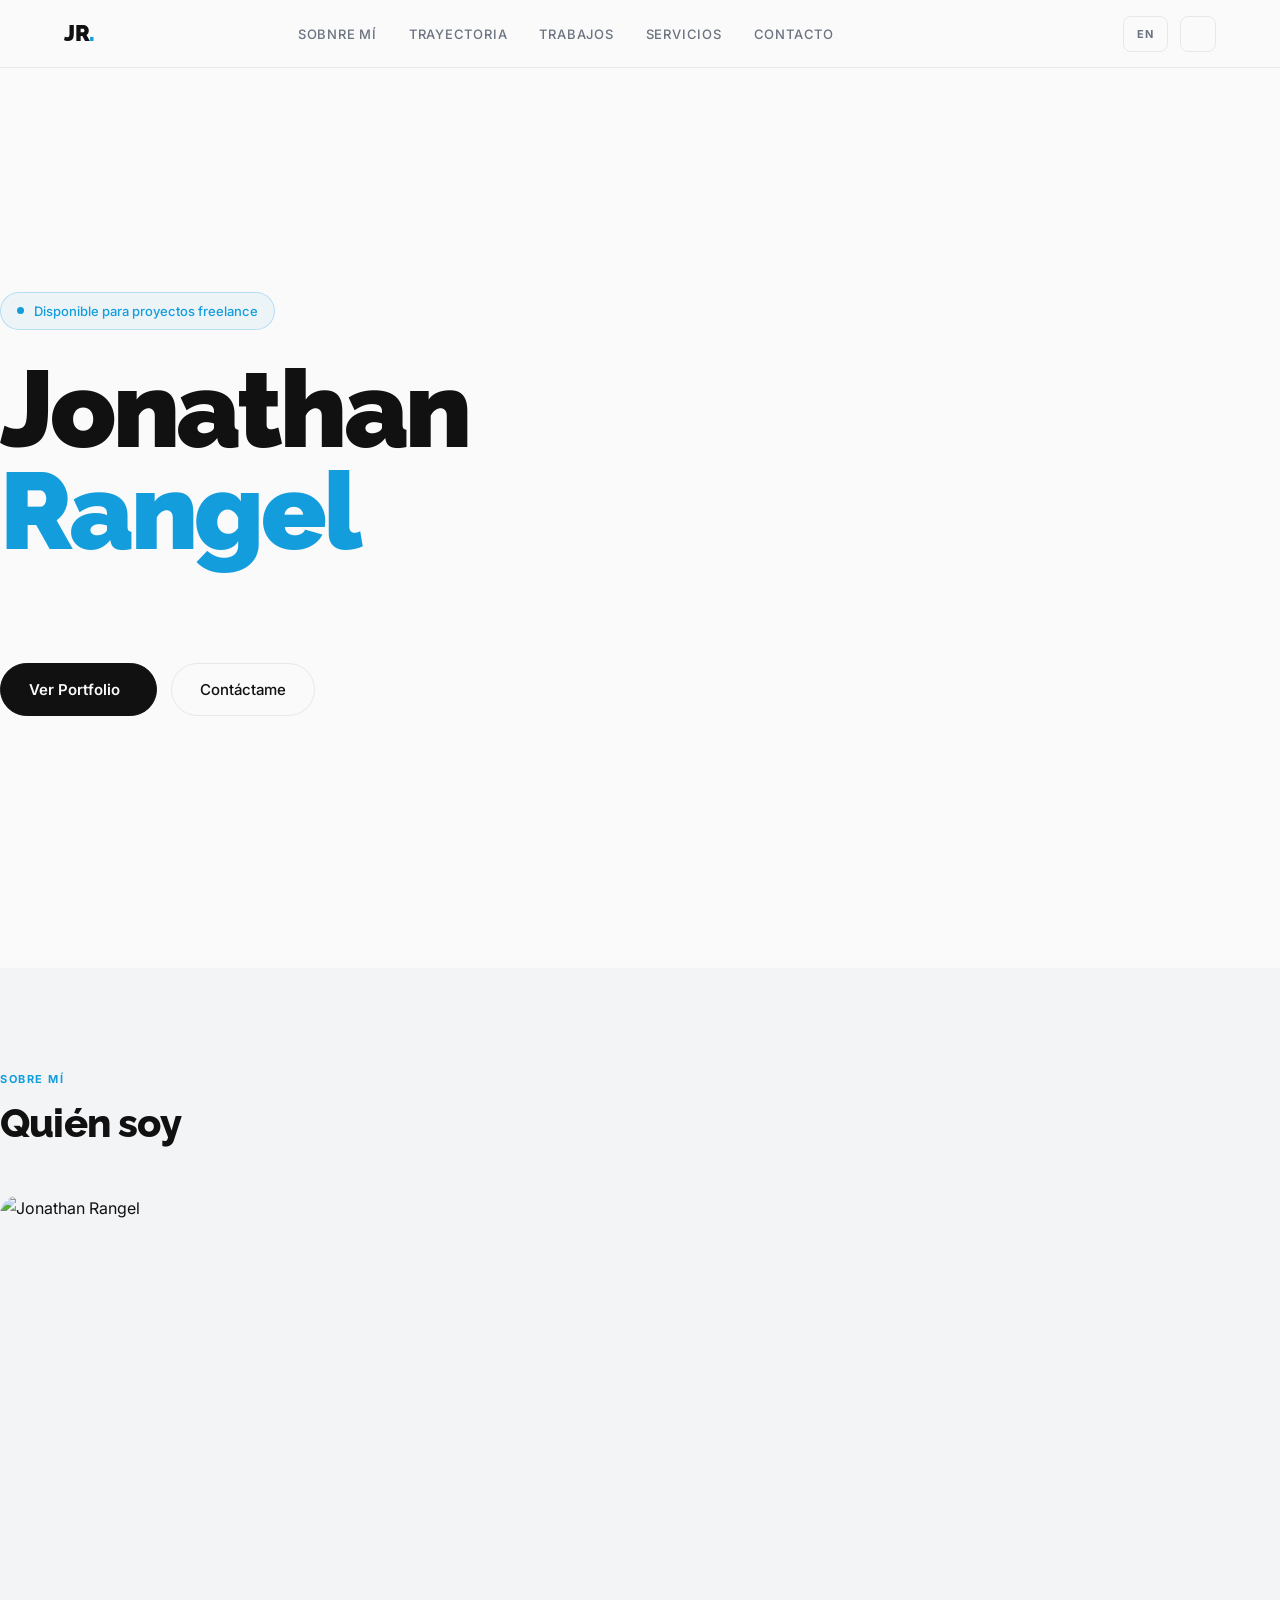
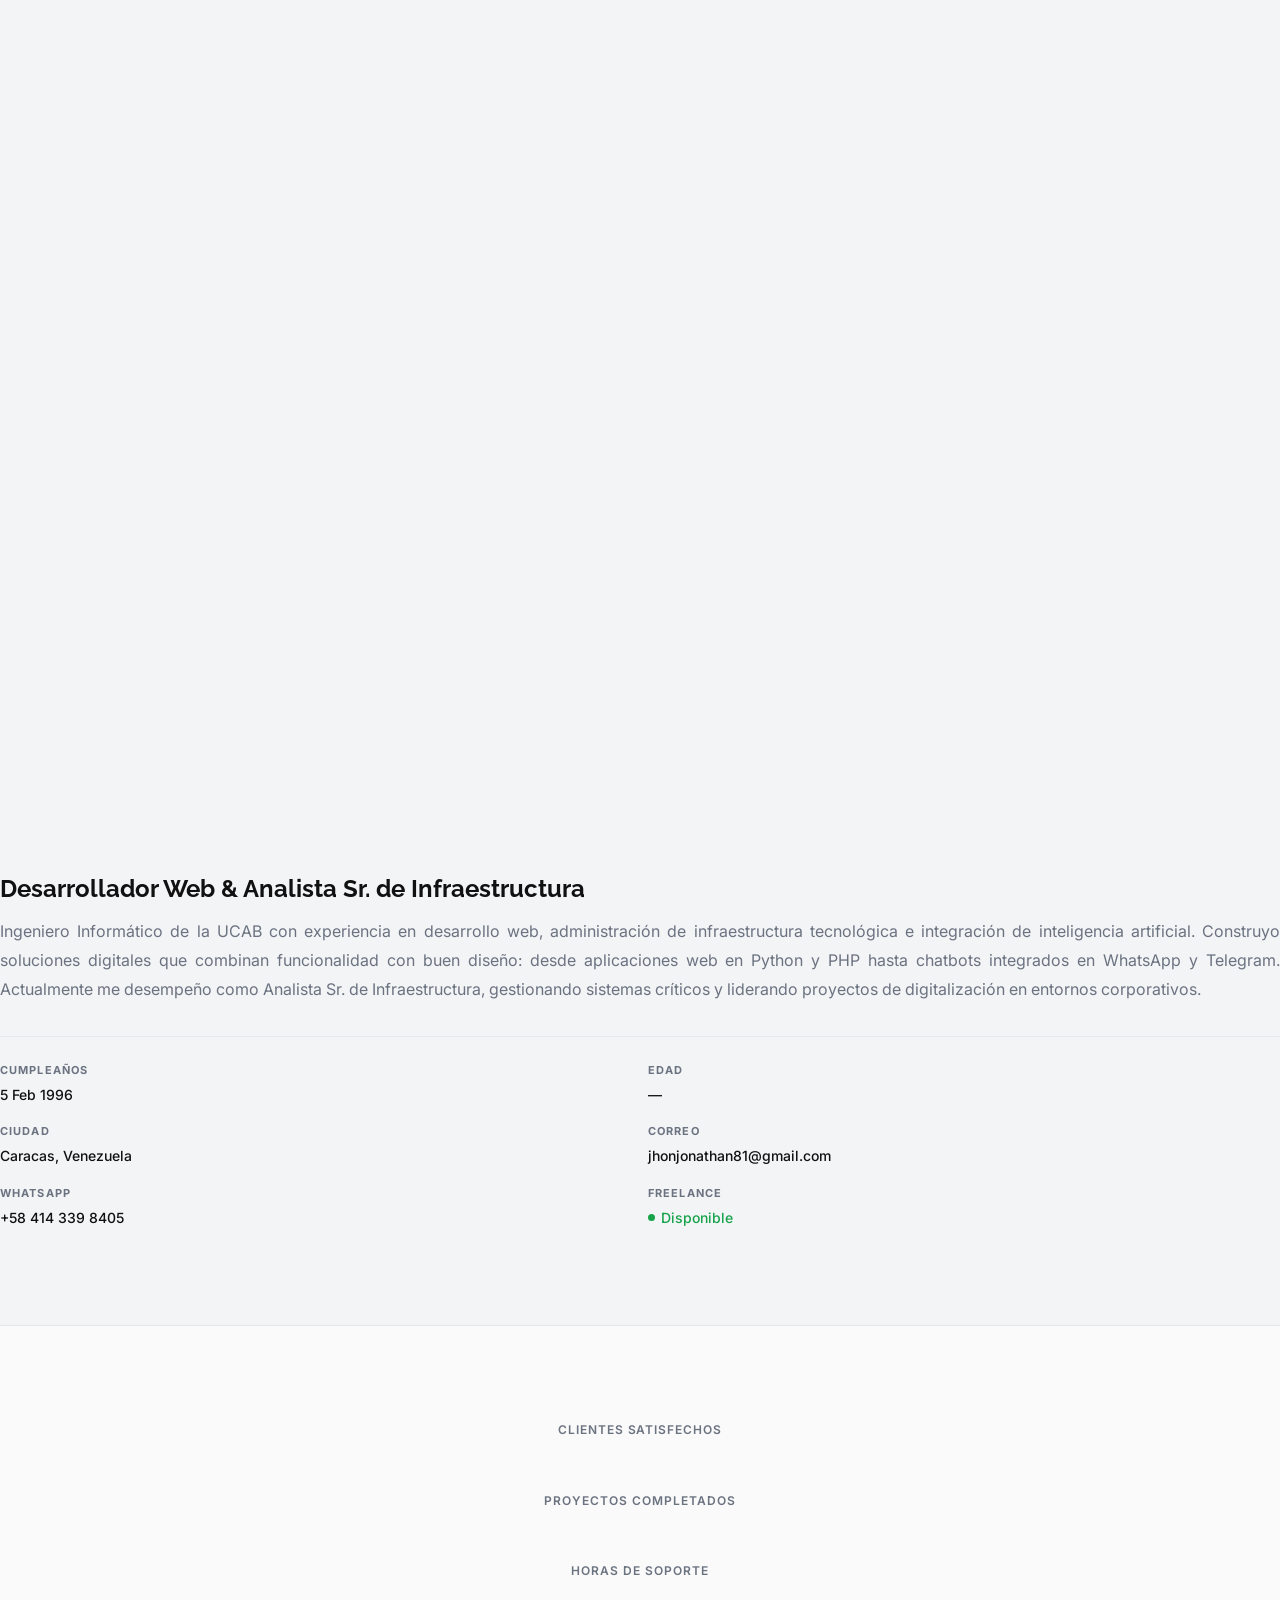
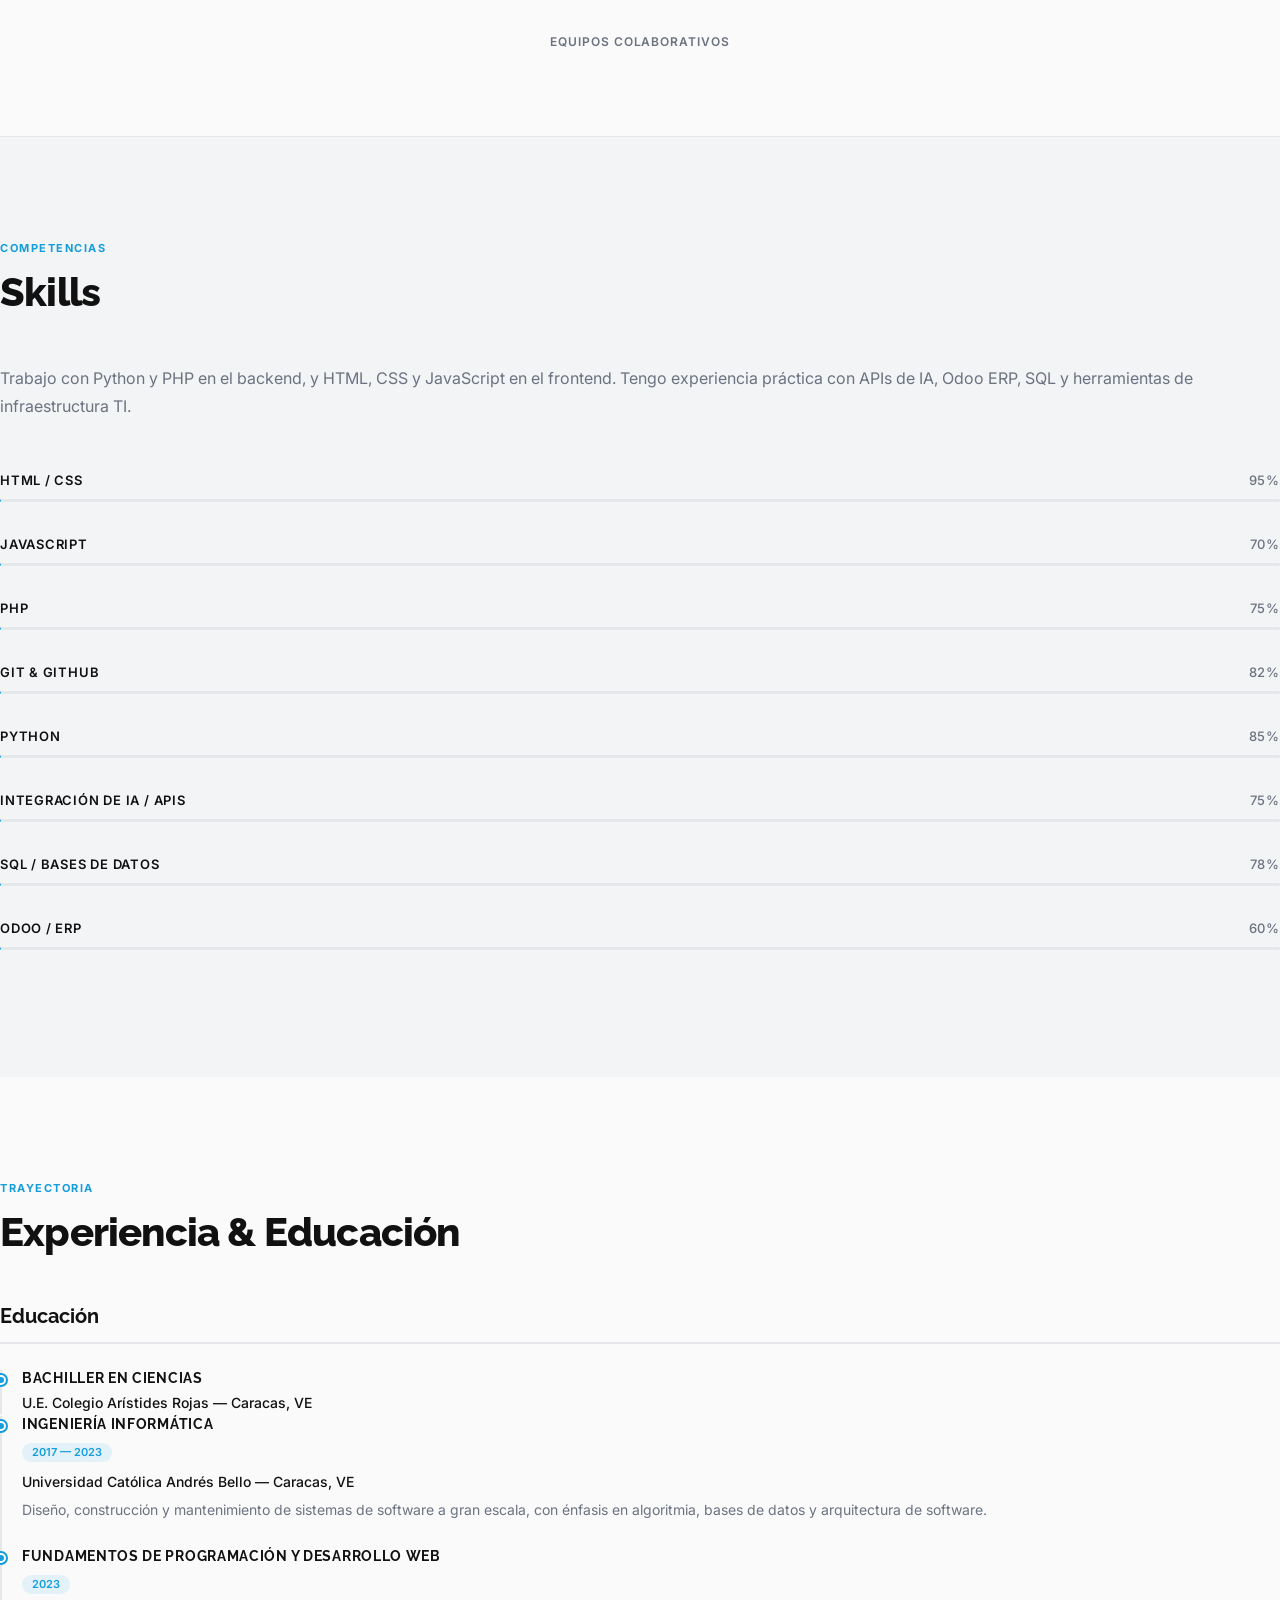
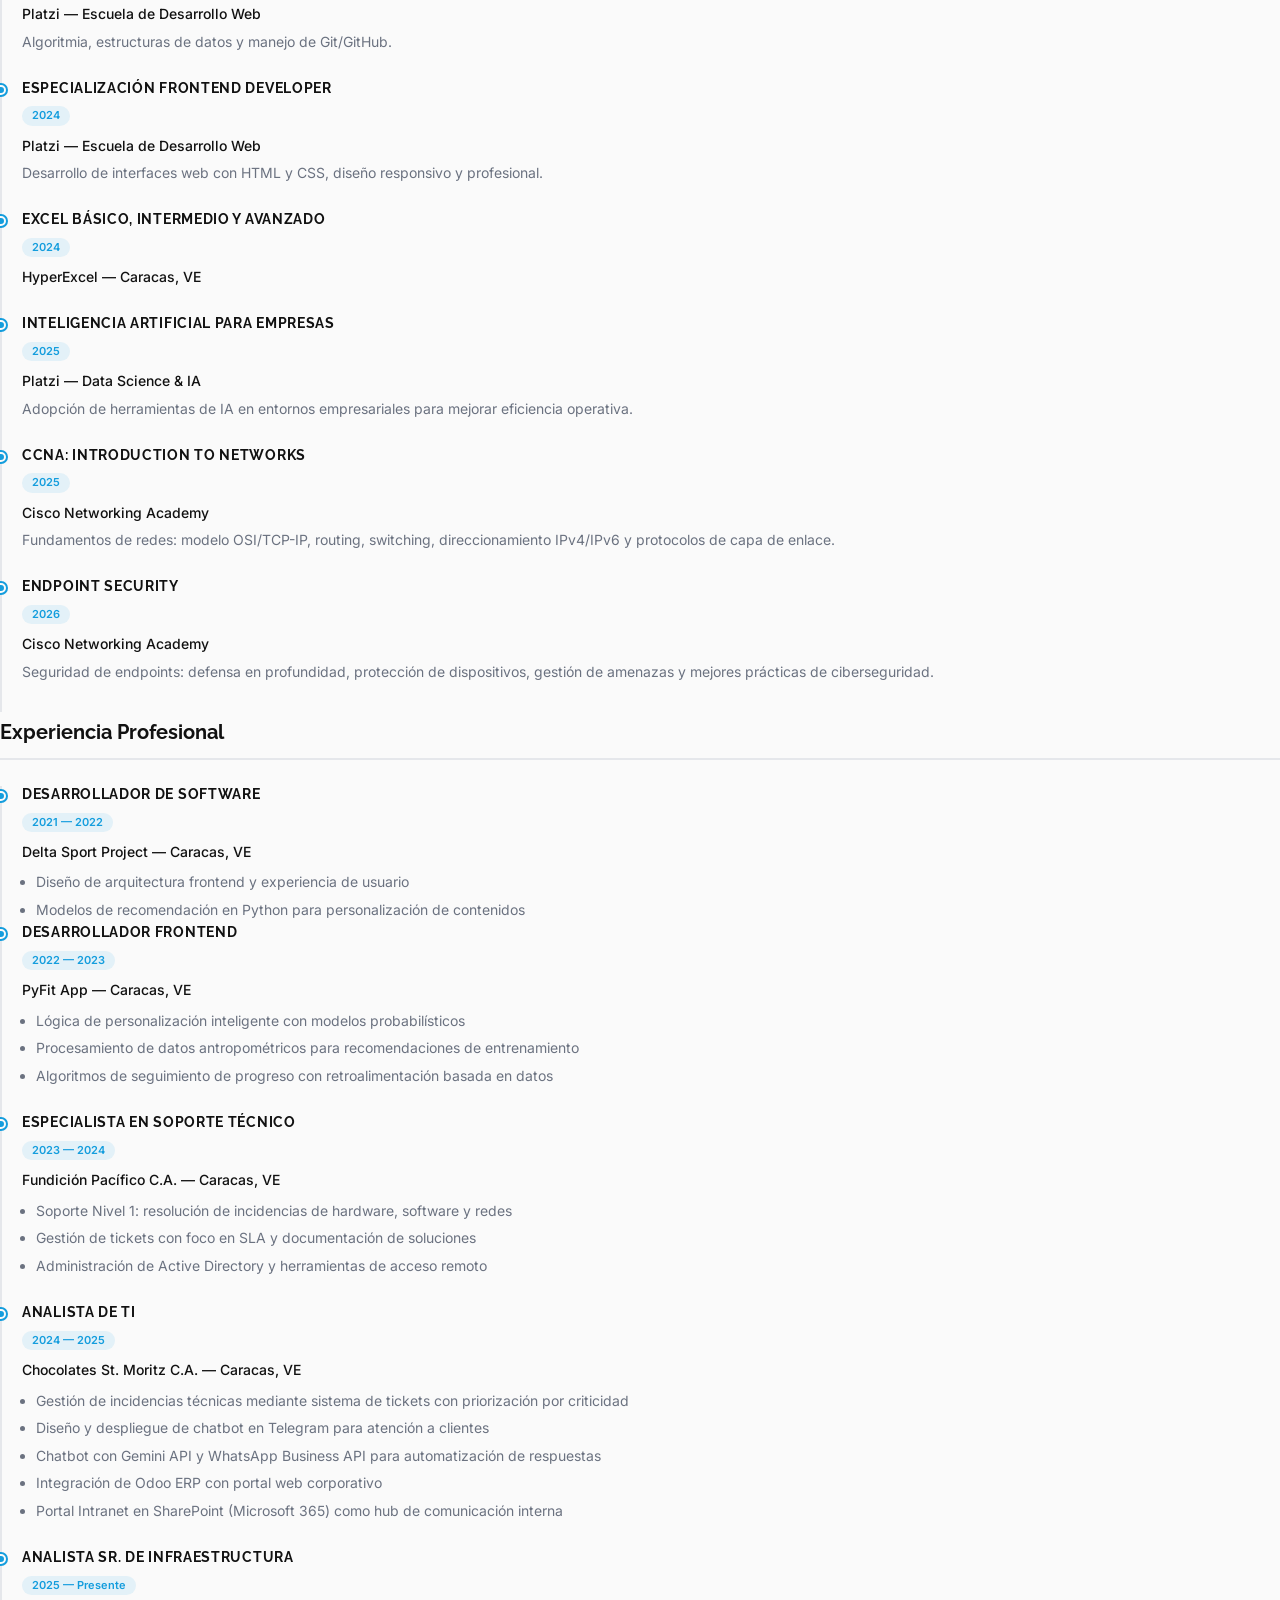
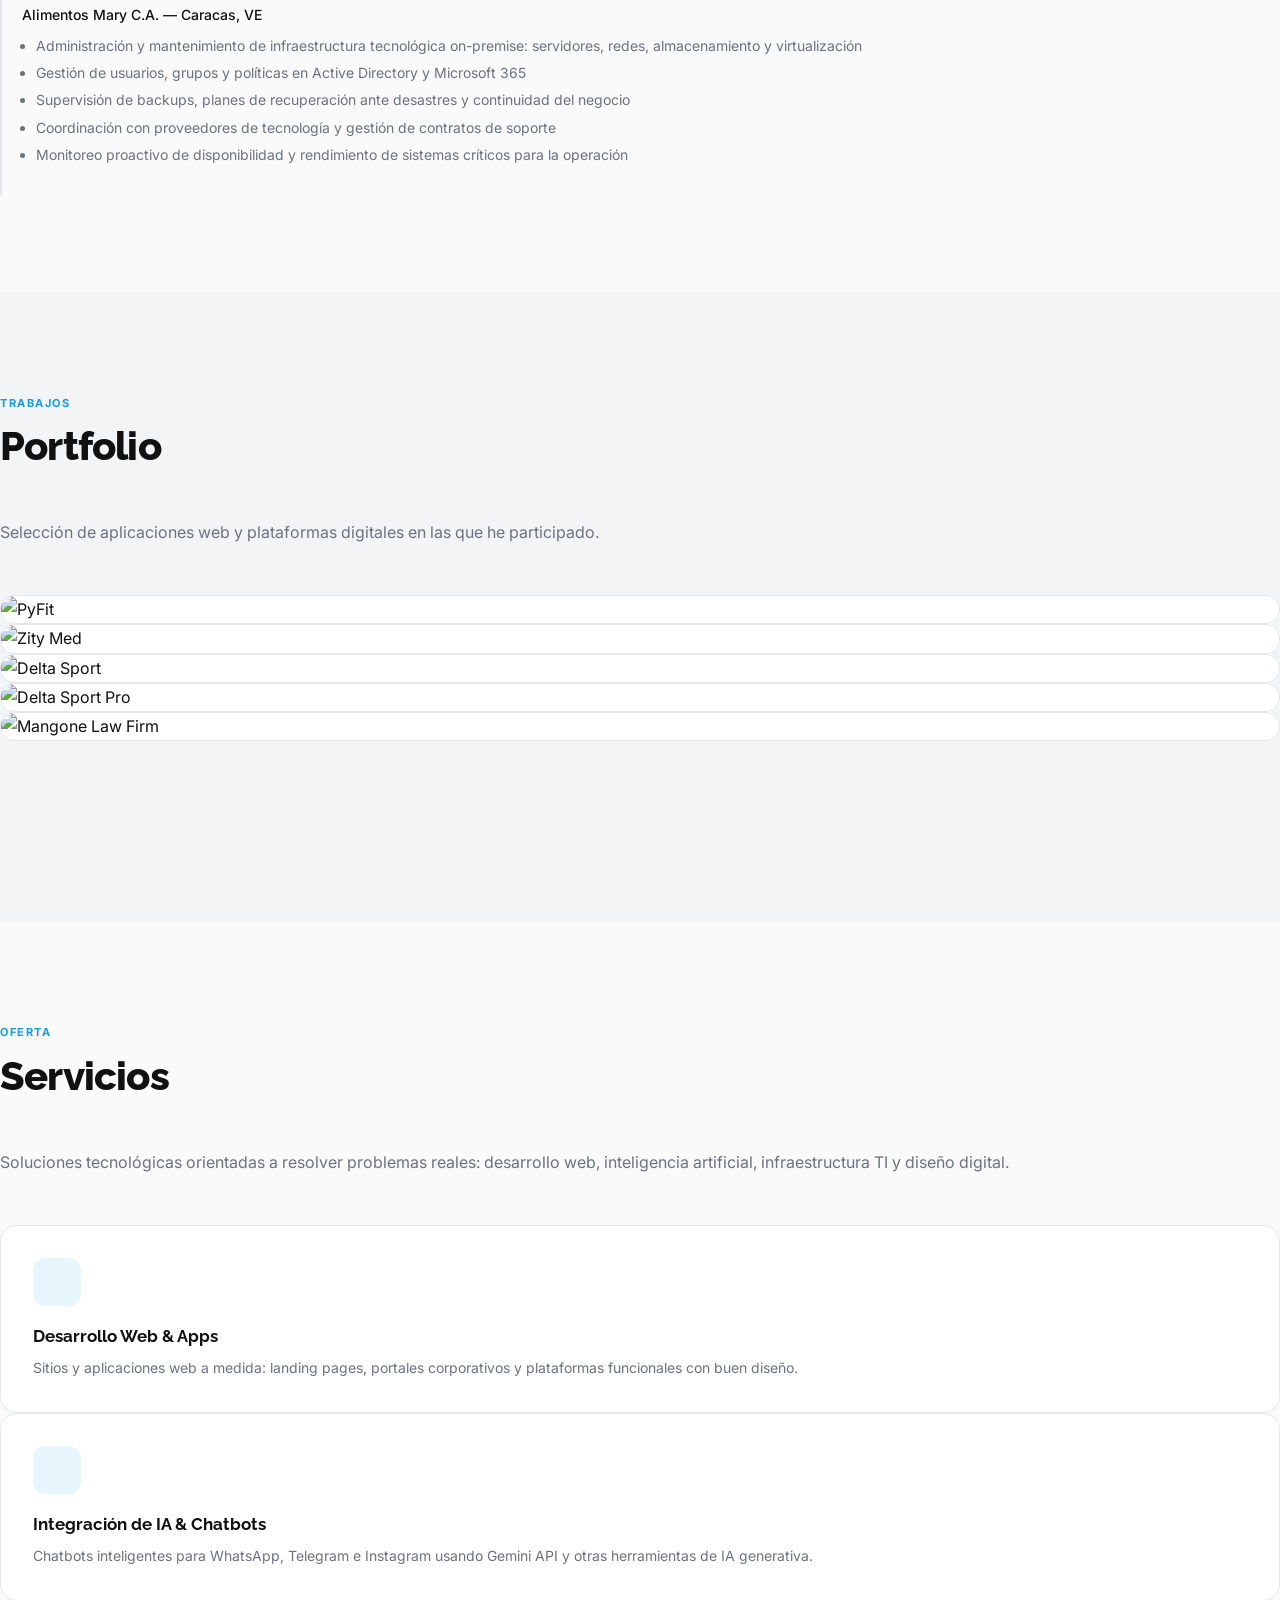
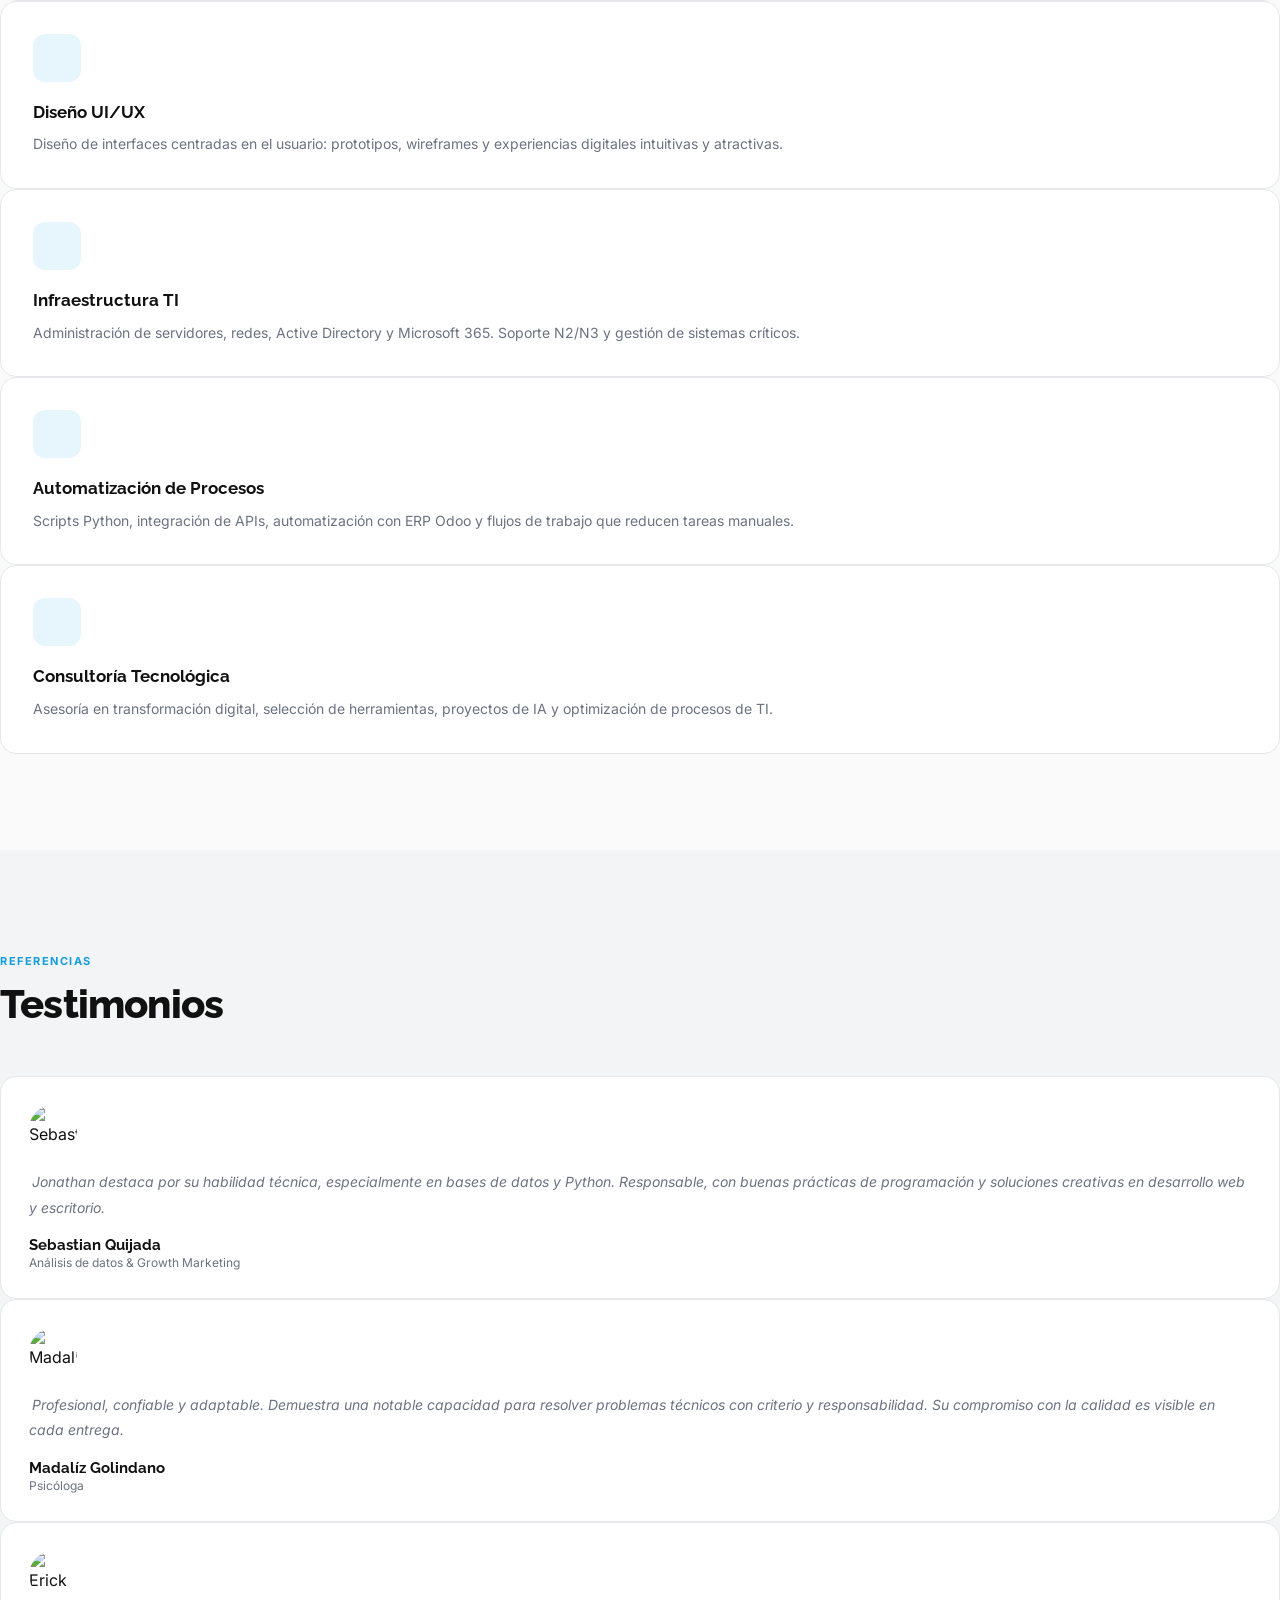
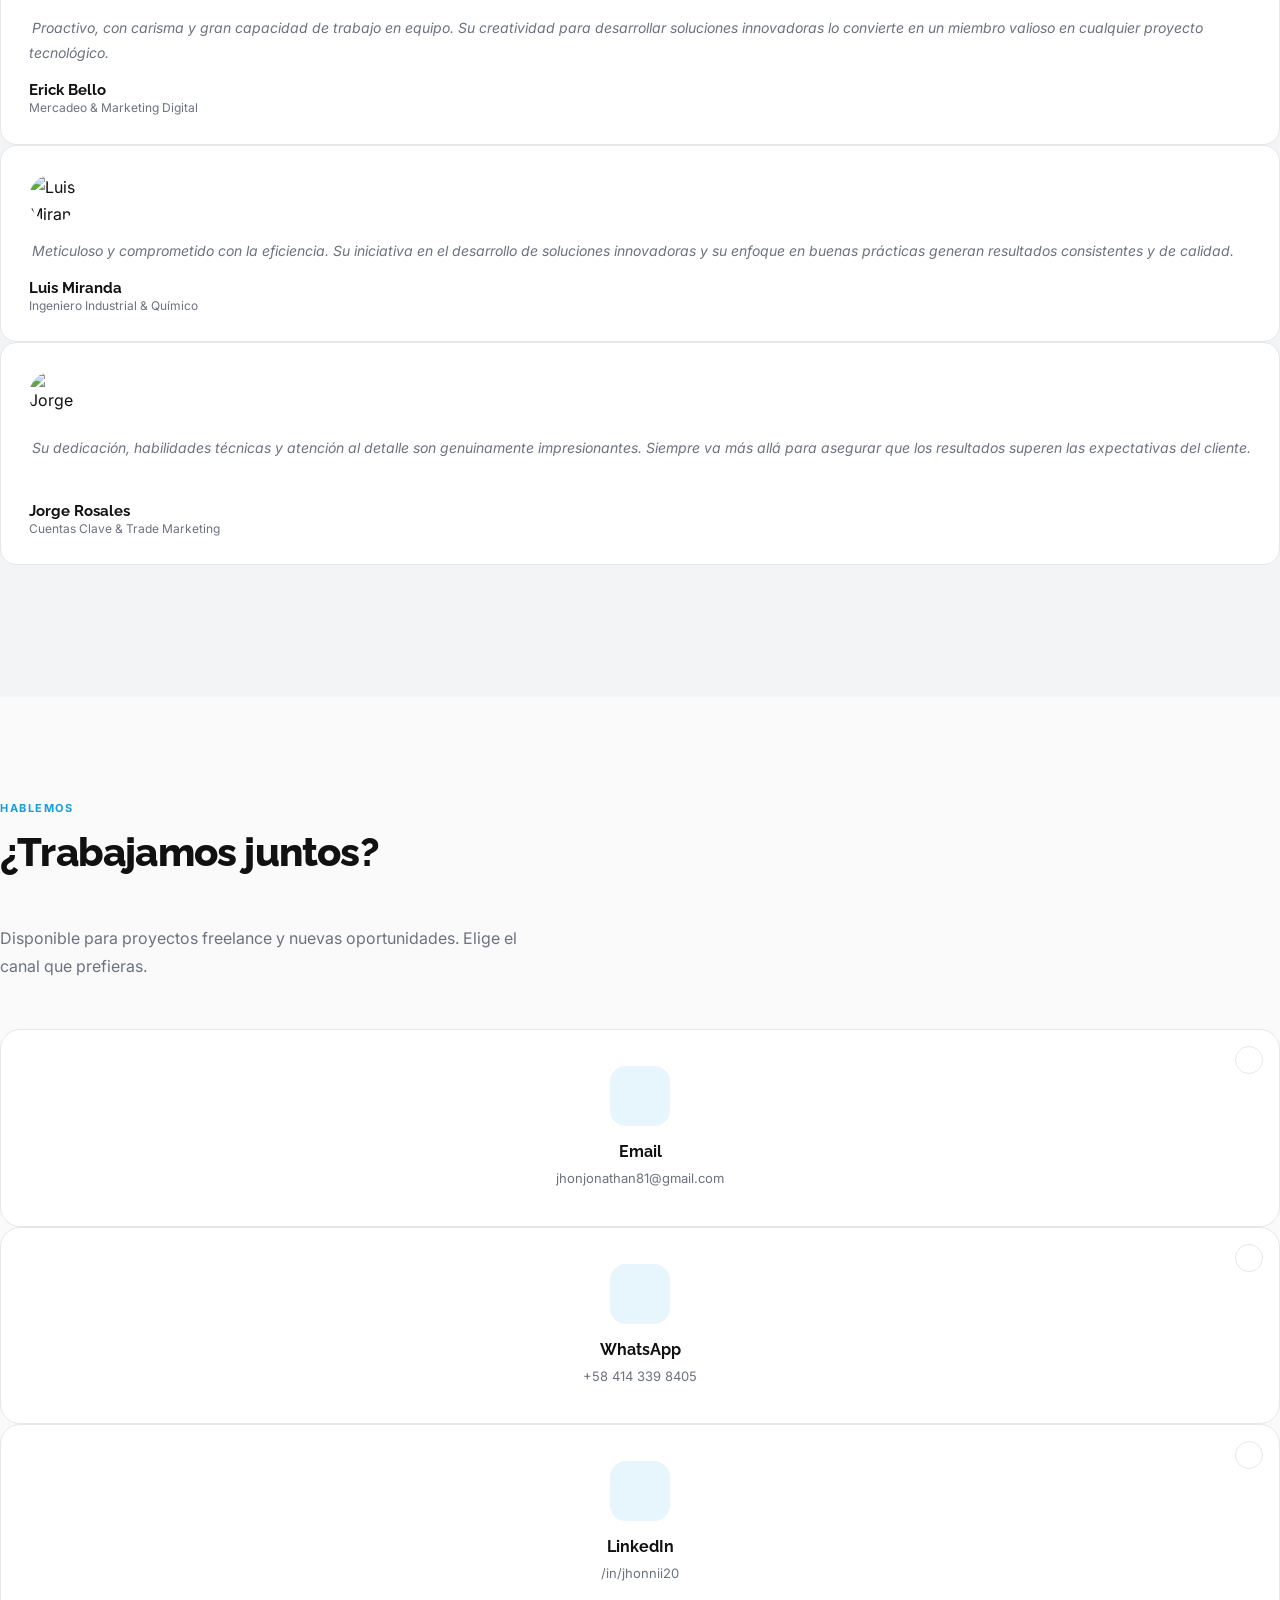
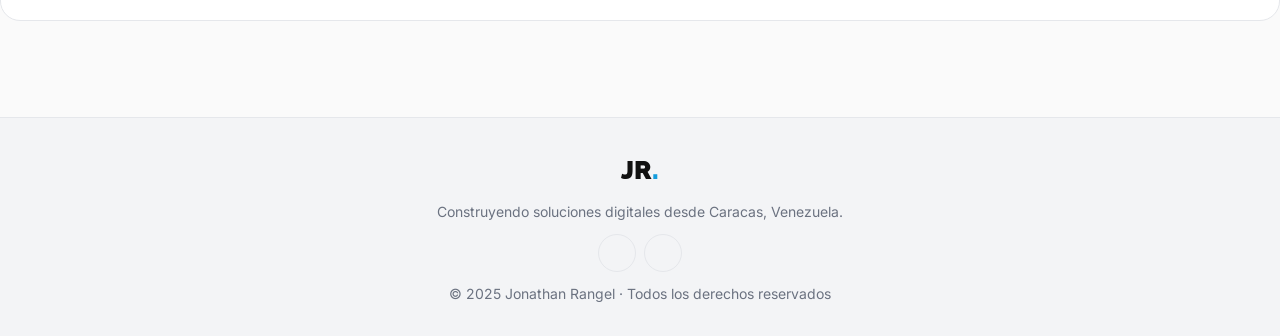
==== commit 06ee1d87: "Update index.html" ====
--- a/index.html
+++ b/index.html
@@ -4,7 +4,7 @@
 <head>
   <meta charset="utf-8">
   <meta content="width=device-width, initial-scale=1.0" name="viewport">
-  <title>Jonathan Rangel — Desarrollador Web & Dev</title>
+  <title>Jonathan Rangel — Dev</title>
   <meta name="description" content="Portafolio de Jonathan Rangel, Ingeniero Informático especializado en desarrollo web, integración de IA e infraestructura TI. Caracas, Venezuela.">
   <meta name="keywords" content="desarrollador web, Python, PHP, JavaScript, chatbot, IA, Odoo, infraestructura TI, portafolio, Caracas, Venezuela">
   <meta name="author" content="Jonathan Rangel">
@@ -38,7 +38,7 @@
         <li><a href="#about" data-i18n="nav-about">About</a></li>
         <li><a href="#resume" data-i18n="nav-resume">Resume</a></li>
         <li><a href="#portfolio" data-i18n="nav-portfolio">Portfolio</a></li>
-        <li><a href="#services" data-i18n="nav-services">Proyectos Digitales</a></li>
+        <li><a href="#services" data-i18n="nav-services">Servicios</a></li>
         <li><a href="#contact" data-i18n="nav-contact">Contacto</a></li>
       </ul>
 
@@ -97,7 +97,7 @@
           </div>
           <div class="col-lg-8" data-aos="fade-left" data-aos-delay="200">
             <div class="about-content">
-              <h3 data-i18n="about-h3">Desarrollador Web & Apps</h3>
+              <h3 data-i18n="about-h3">Desarrollador Web & Analista Sr. de Infraestructura</h3>
               <p data-i18n="about-bio">
                 Ingeniero Informático de la UCAB con experiencia en desarrollo web, administración de infraestructura tecnológica e integración de inteligencia artificial.
                 Construyo soluciones digitales que combinan funcionalidad con buen diseño: desde aplicaciones web en Python y PHP hasta chatbots integrados en WhatsApp y Telegram.
@@ -457,7 +457,7 @@
       <div class="container">
         <div class="section-header" data-aos="fade-up">
           <span class="section-label" data-i18n="services-label">Oferta</span>
-          <h2 class="section-title" data-i18n="services-title">Proyectos Digitales</h2>
+          <h2 class="section-title" data-i18n="services-title">Servicios</h2>
         </div>
         <p class="section-desc" data-aos="fade-up" data-aos-delay="50" data-i18n="services-desc">
           Soluciones tecnológicas orientadas a resolver problemas reales: desarrollo web, inteligencia artificial, infraestructura TI y diseño digital.
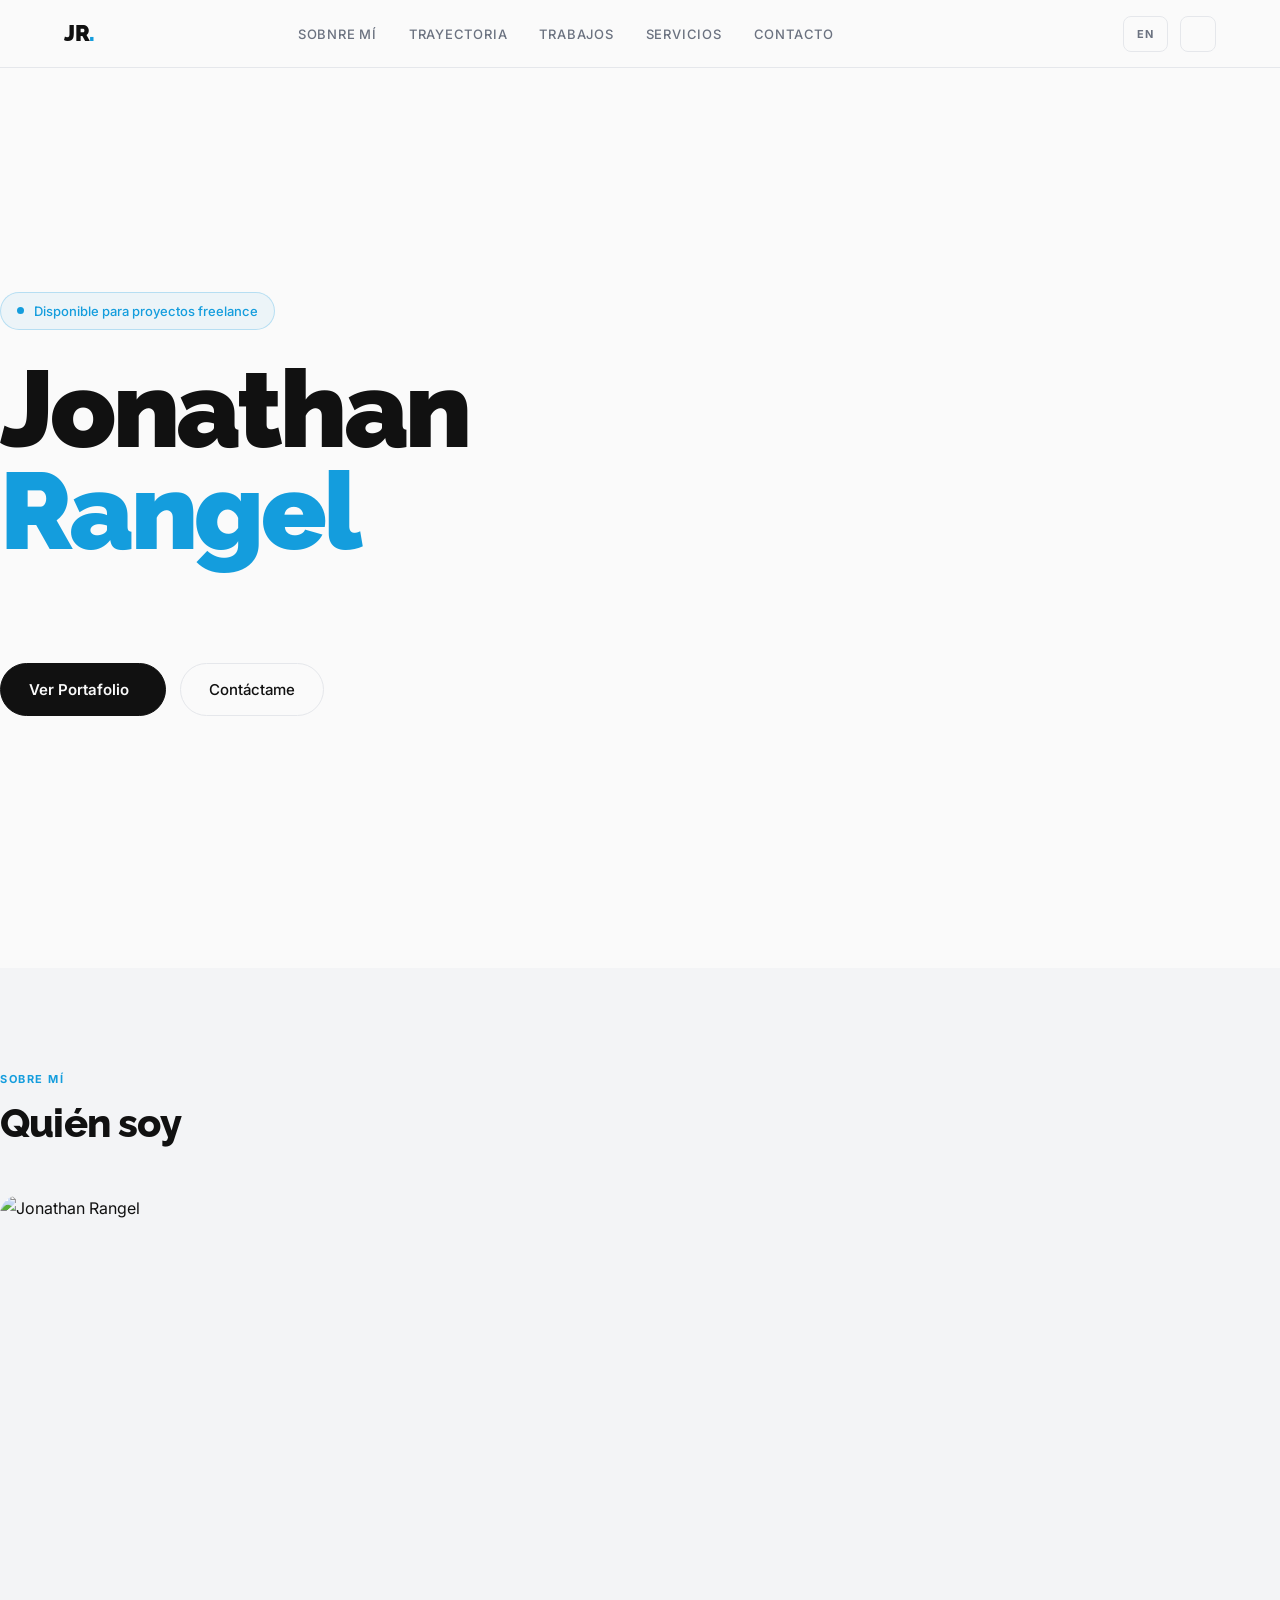
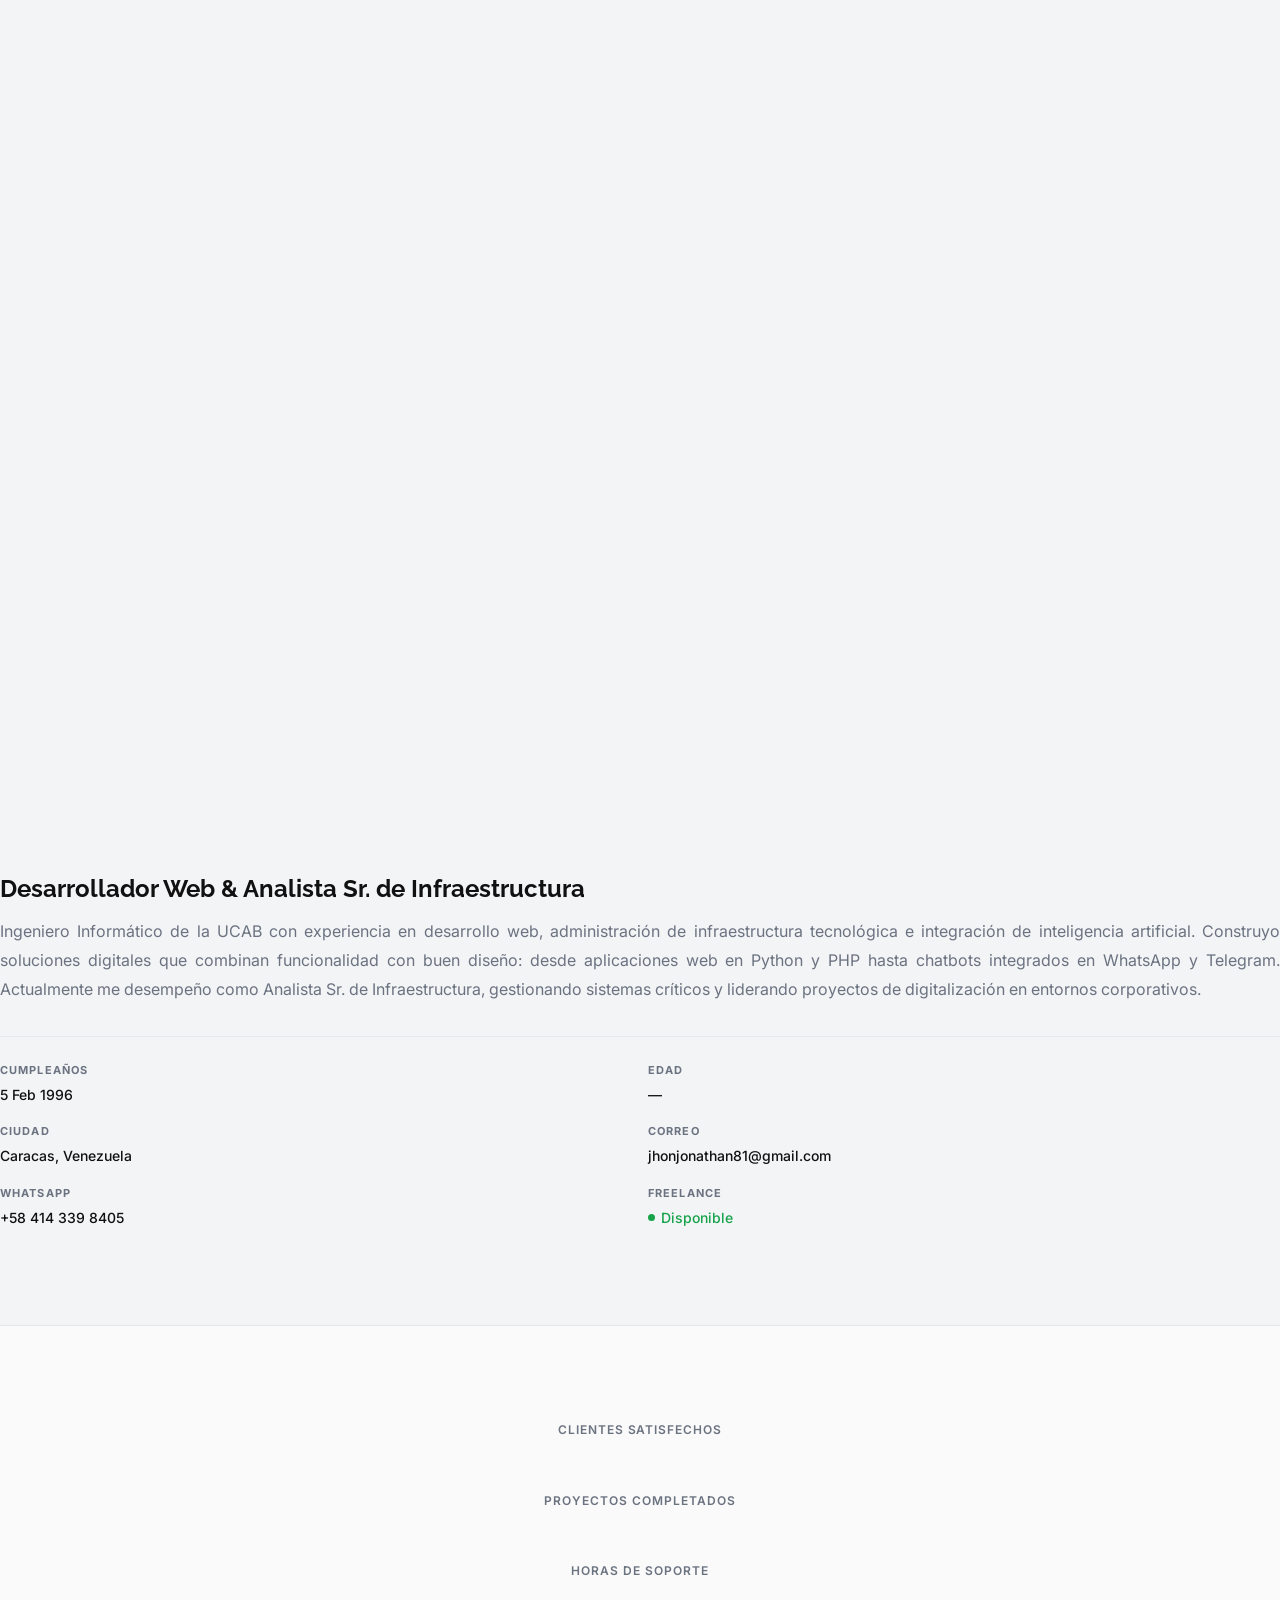
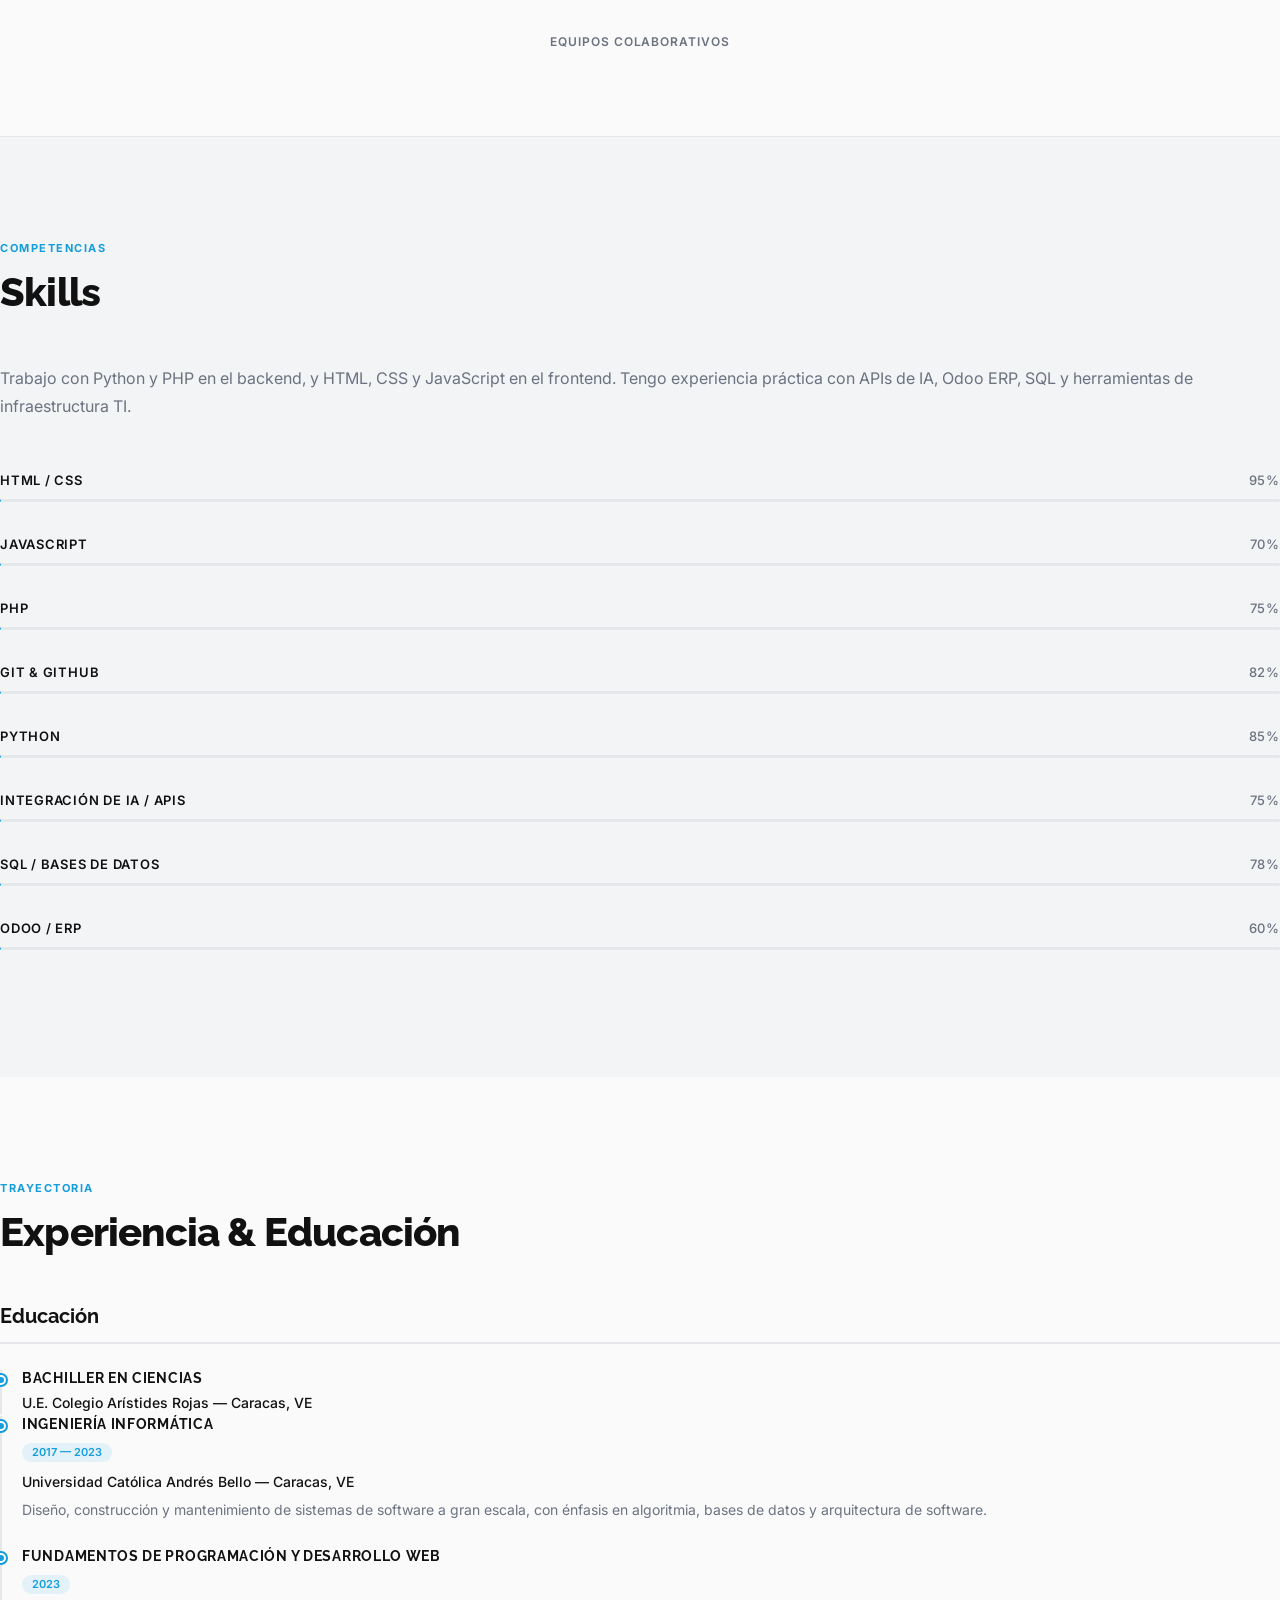
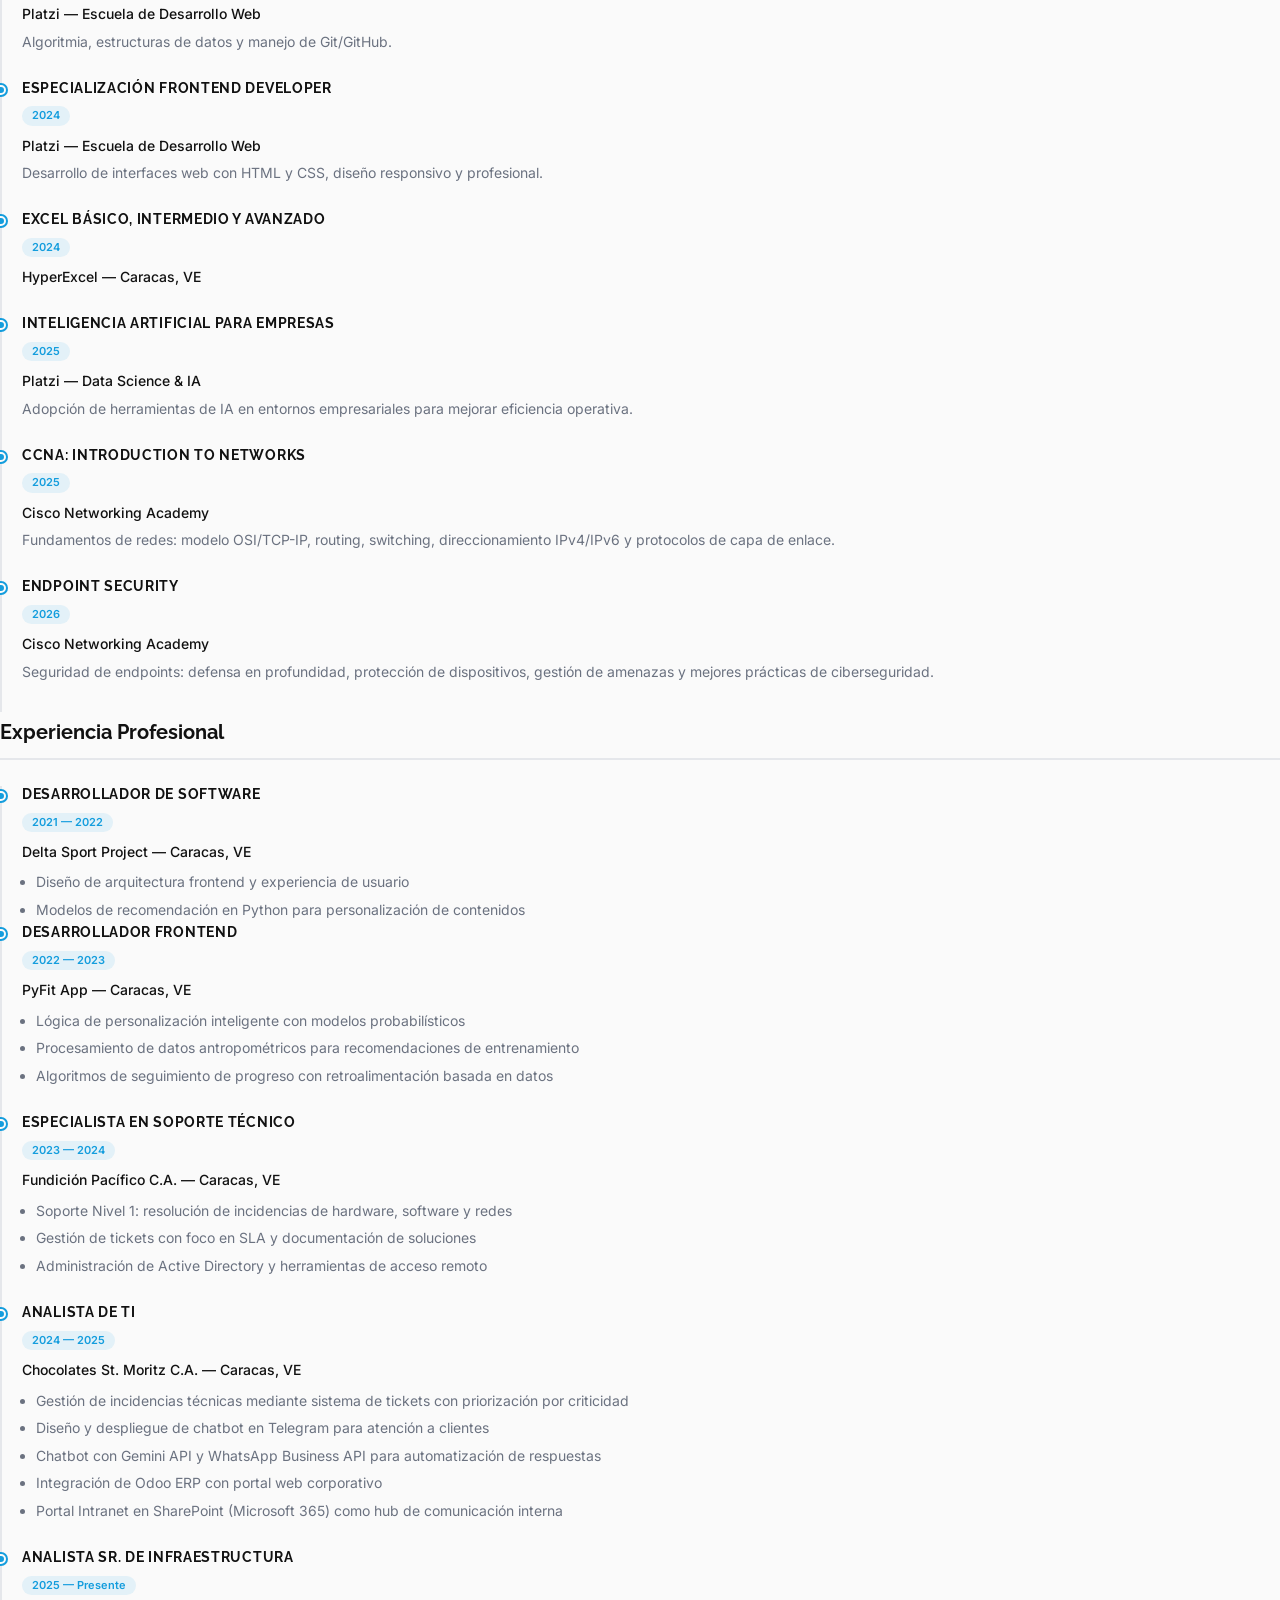
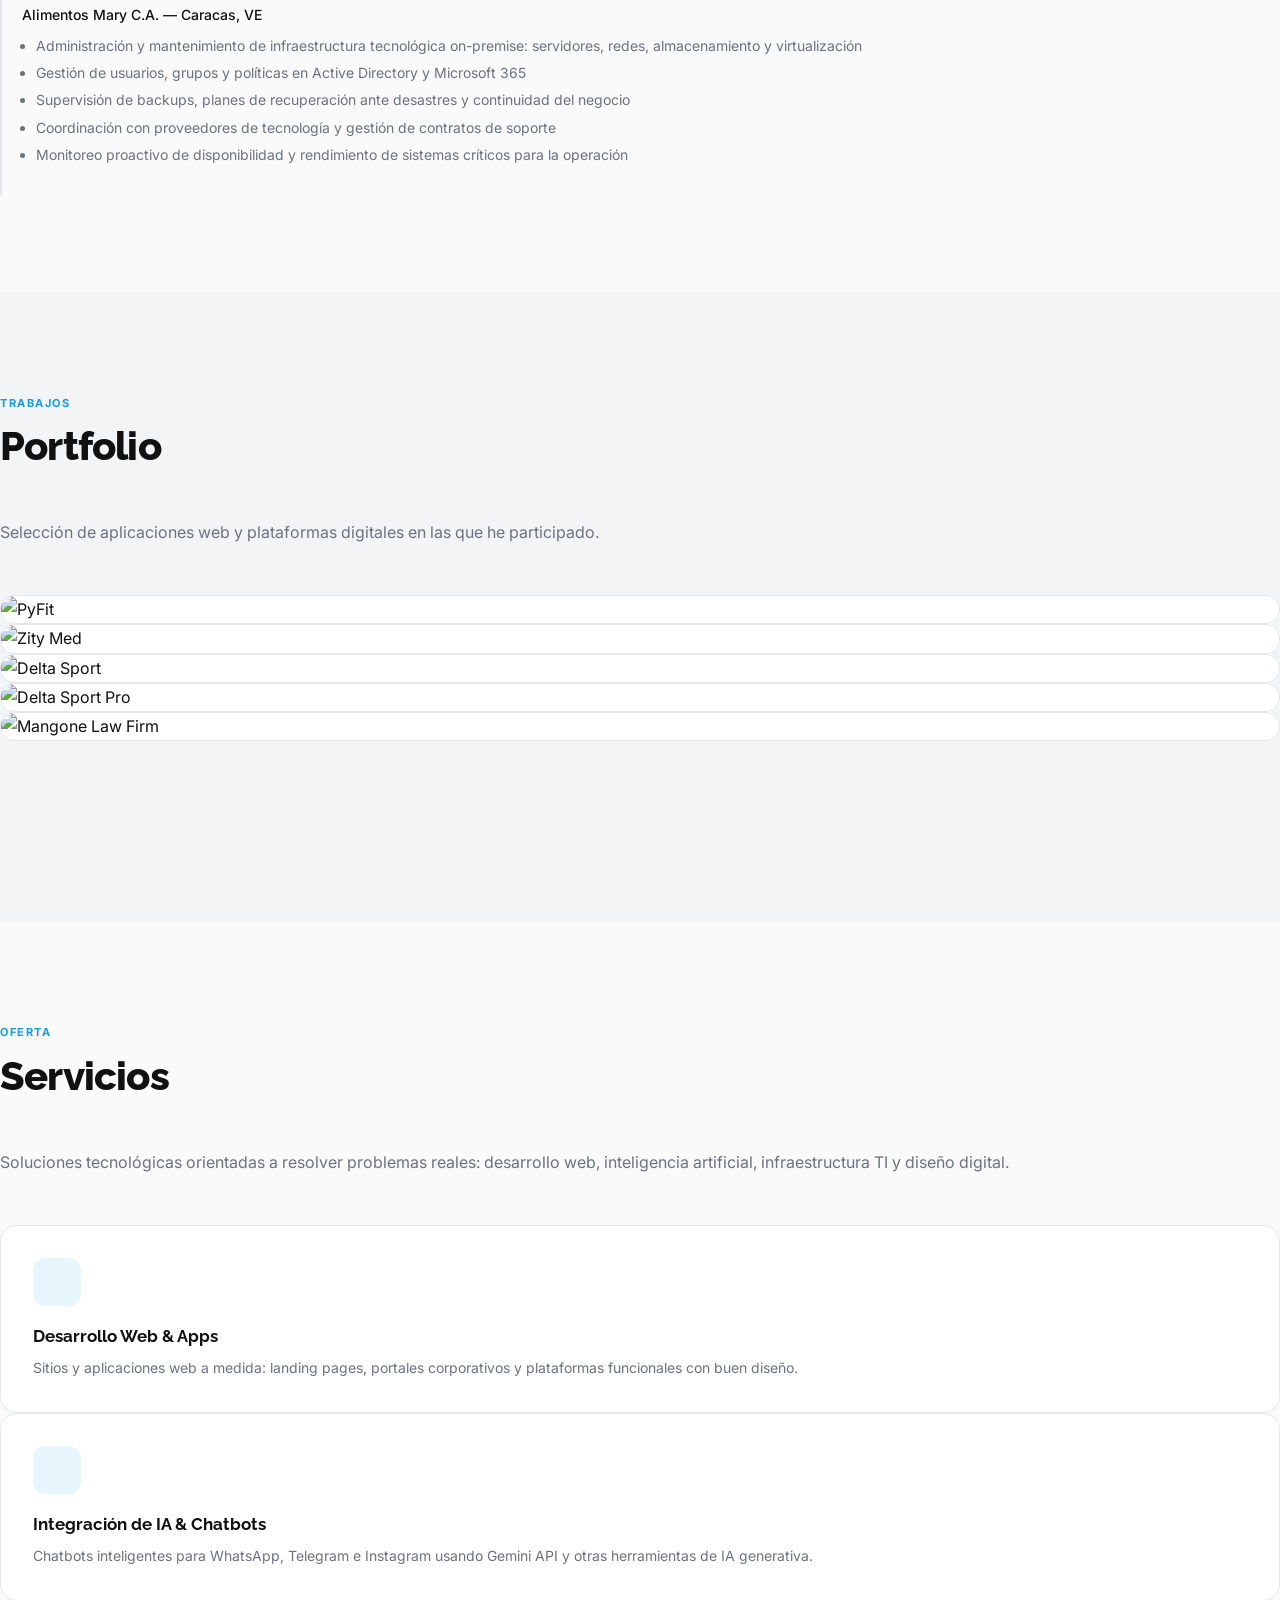
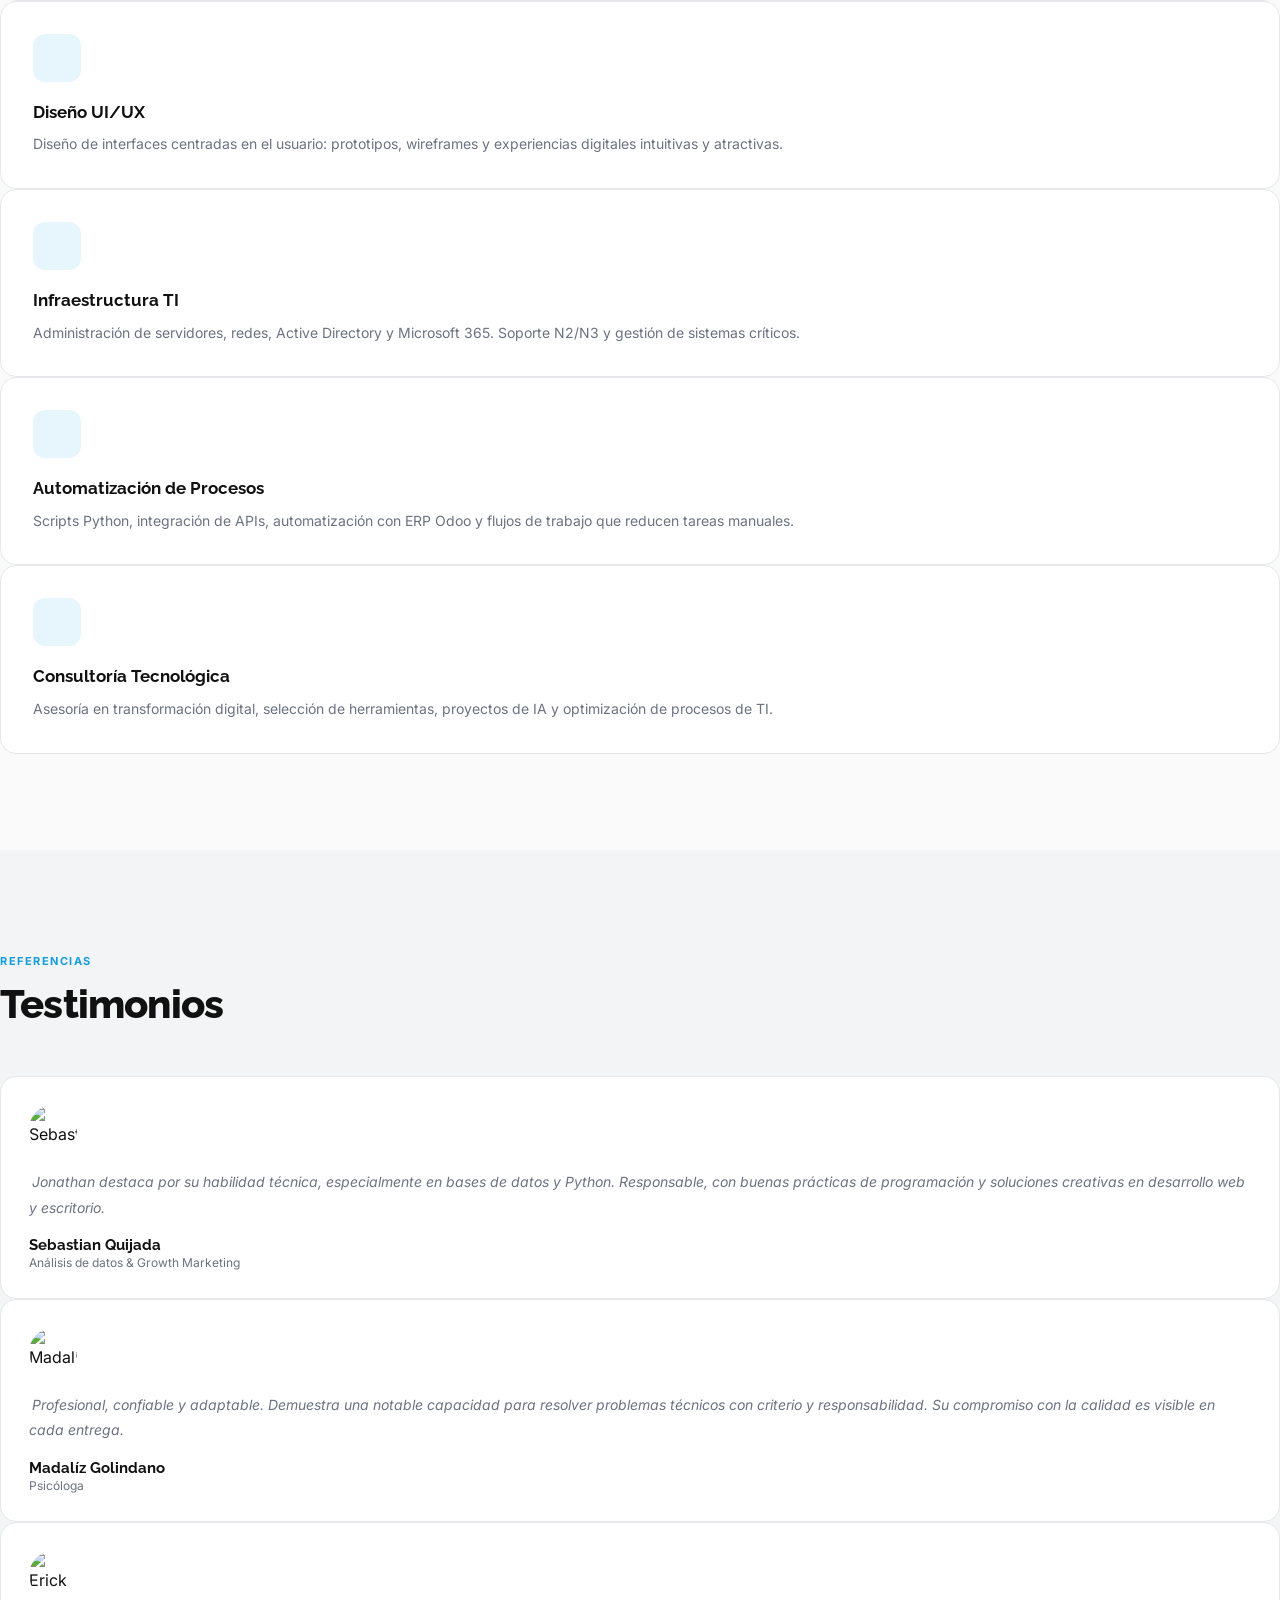
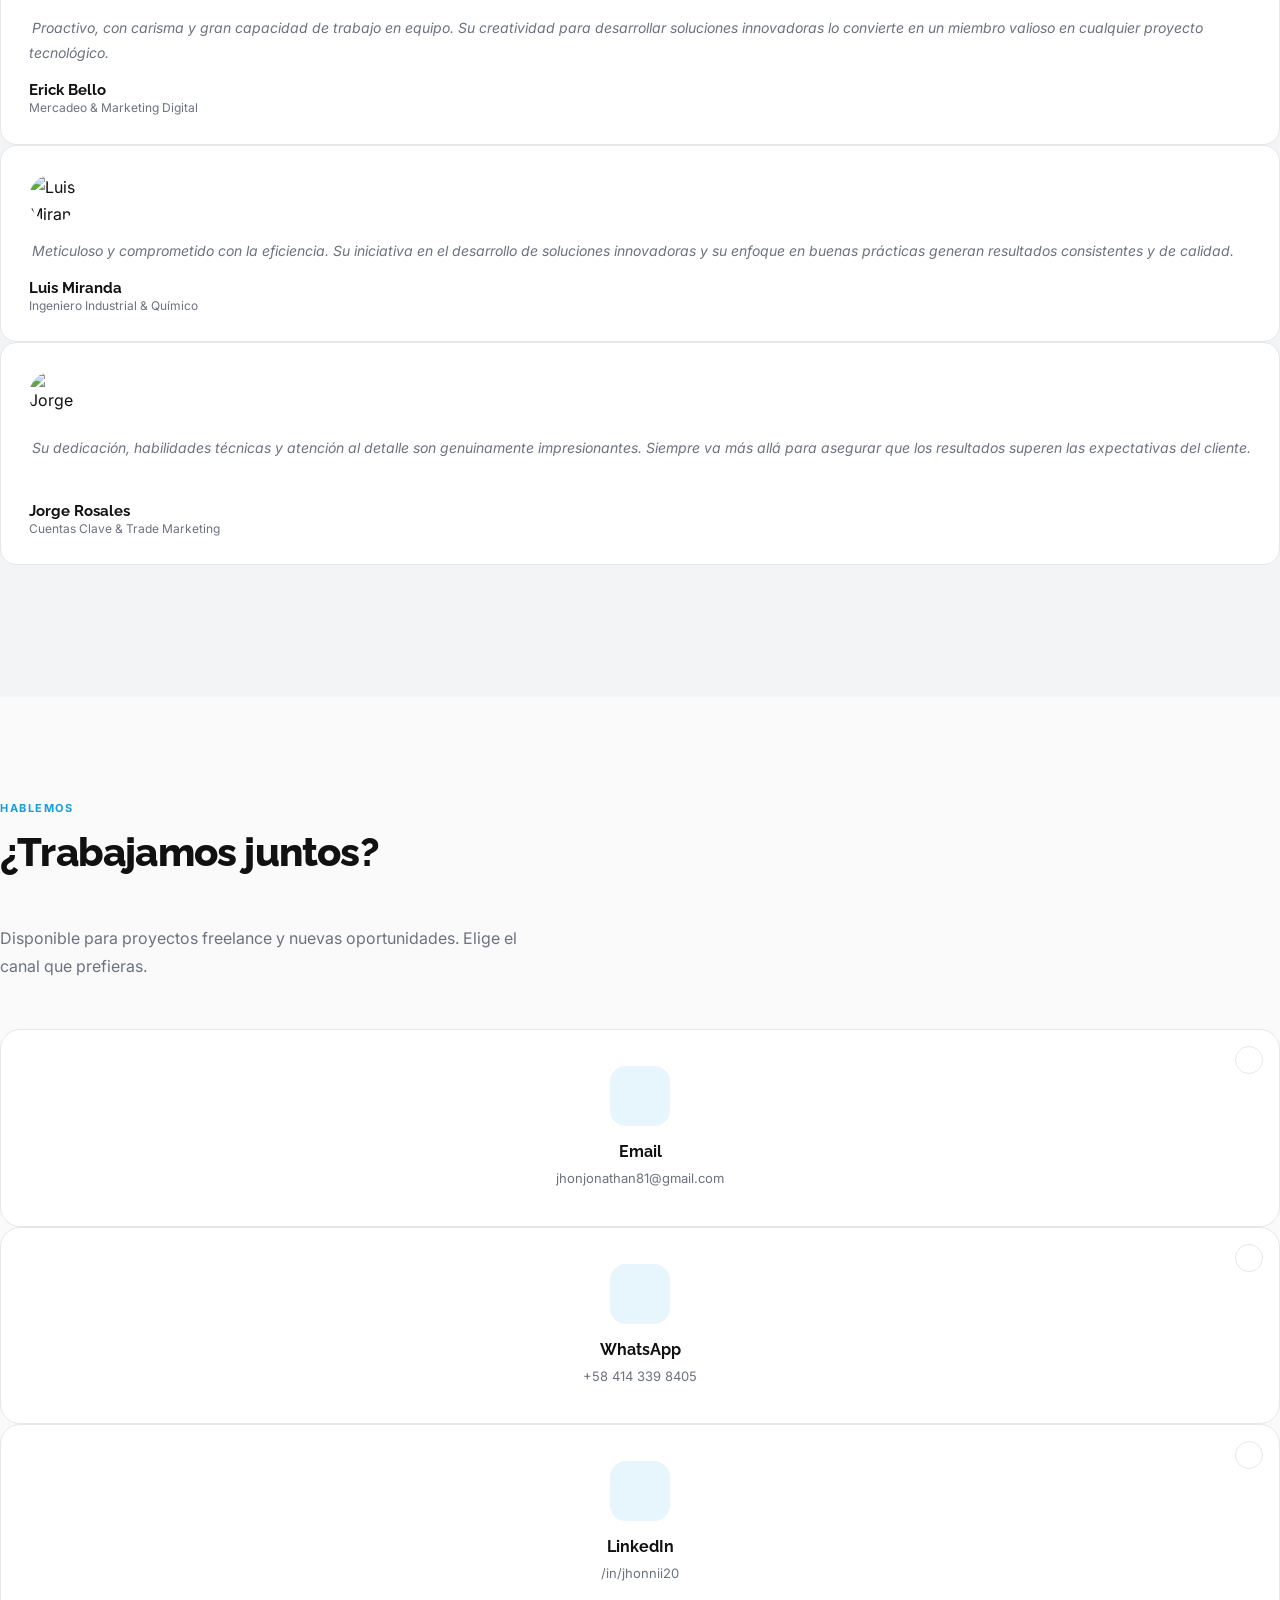
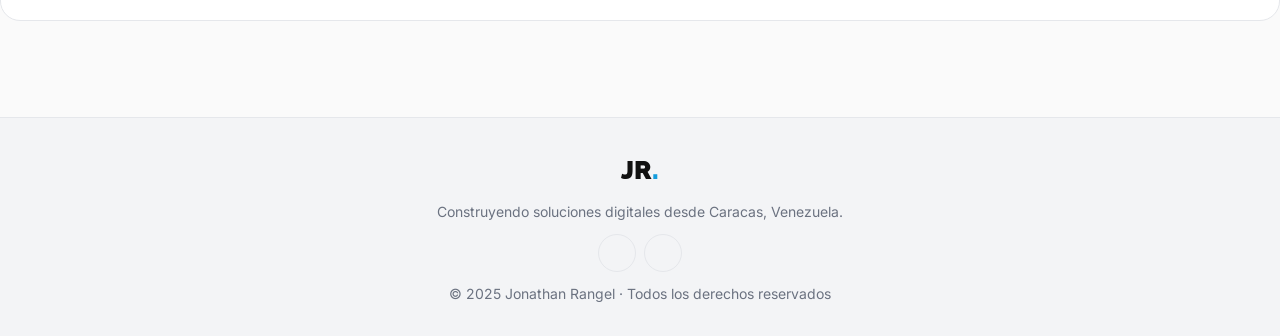
==== commit 22e534d4: "Integrate Google Analytics tracking code Added Google Analytics tracking code to the head section." ====
--- a/index.html
+++ b/index.html
@@ -2,6 +2,16 @@
 <html lang="es">
 
 <head>
+  <!-- Google tag (gtag.js) -->
+  <script async src="https://www.googletagmanager.com/gtag/js?id=G-HQ6RB7H75D"></script>
+  <script>
+    window.dataLayer = window.dataLayer || [];
+    function gtag(){dataLayer.push(arguments);}
+    gtag('js', new Date());
+
+    gtag('config', 'G-HQ6RB7H75D');
+  </script>
+
   <meta charset="utf-8">
   <meta content="width=device-width, initial-scale=1.0" name="viewport">
   <title>Jonathan Rangel — Dev</title>
